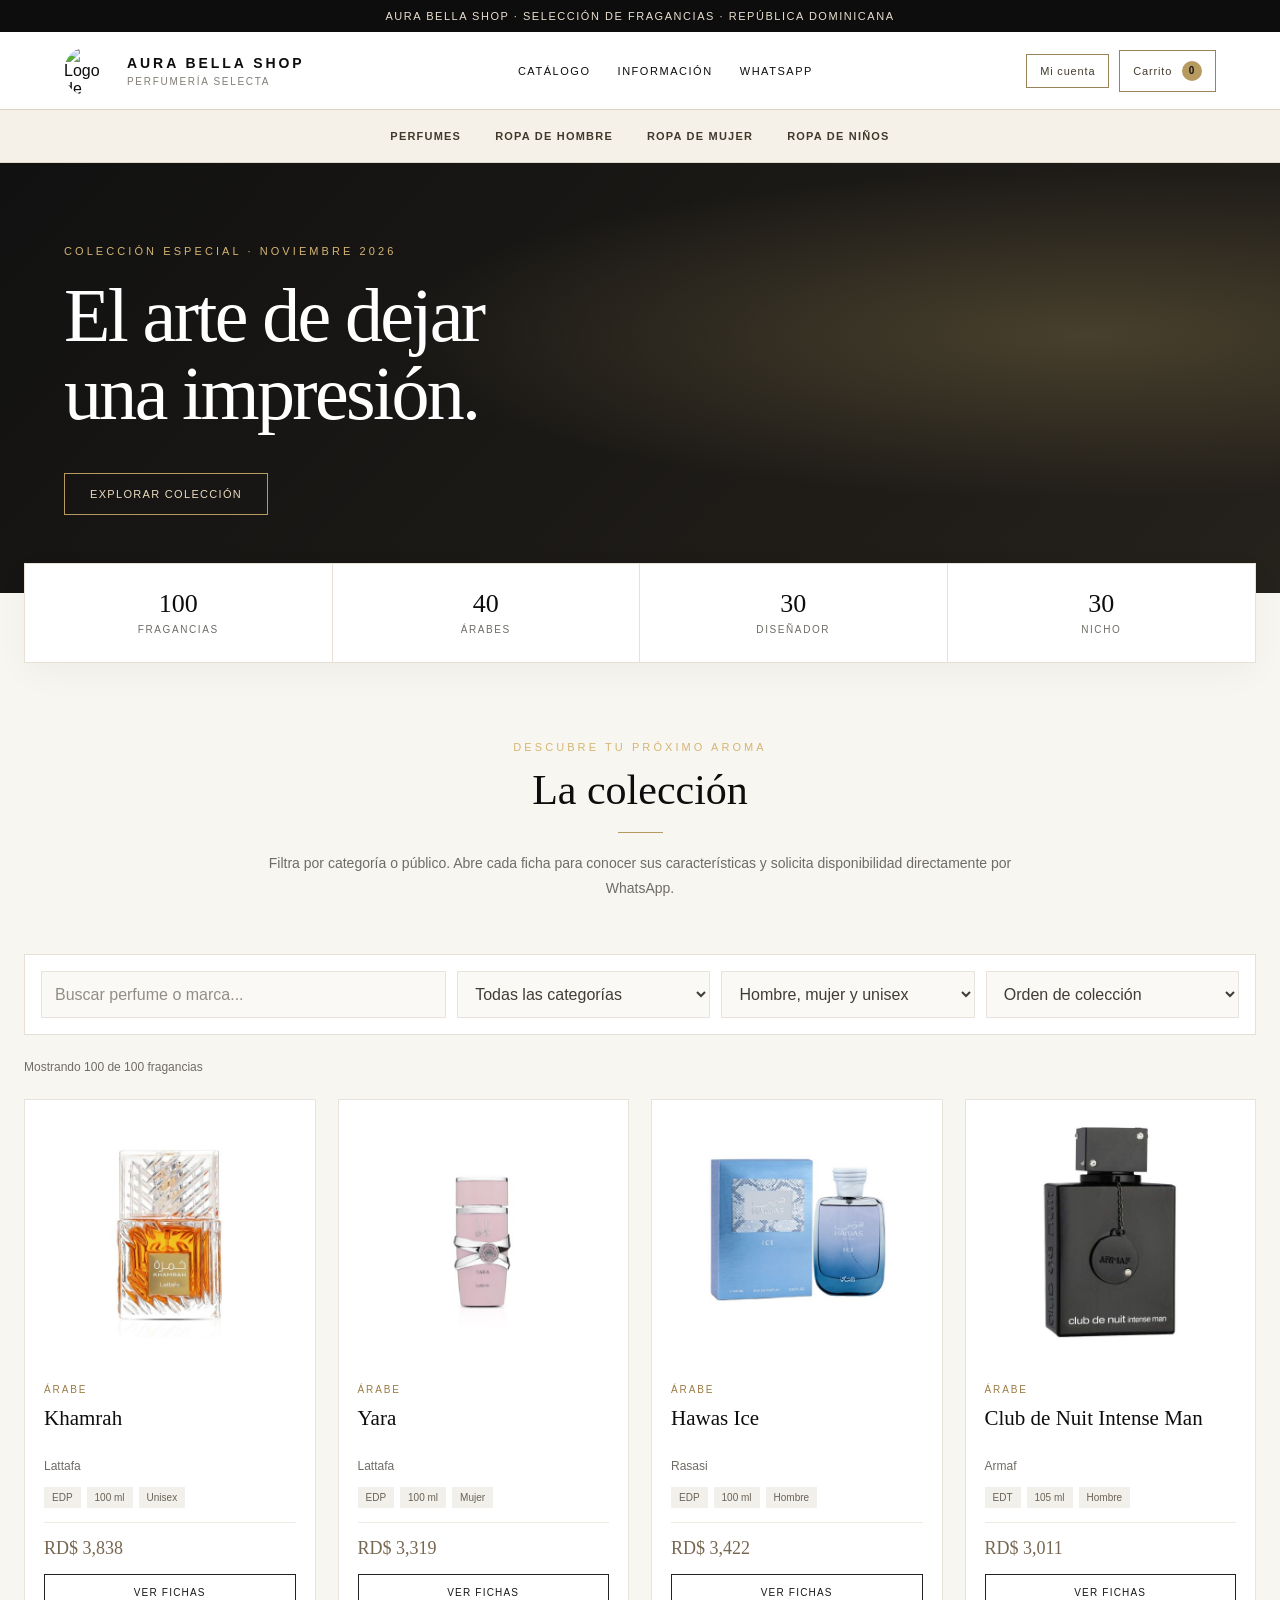
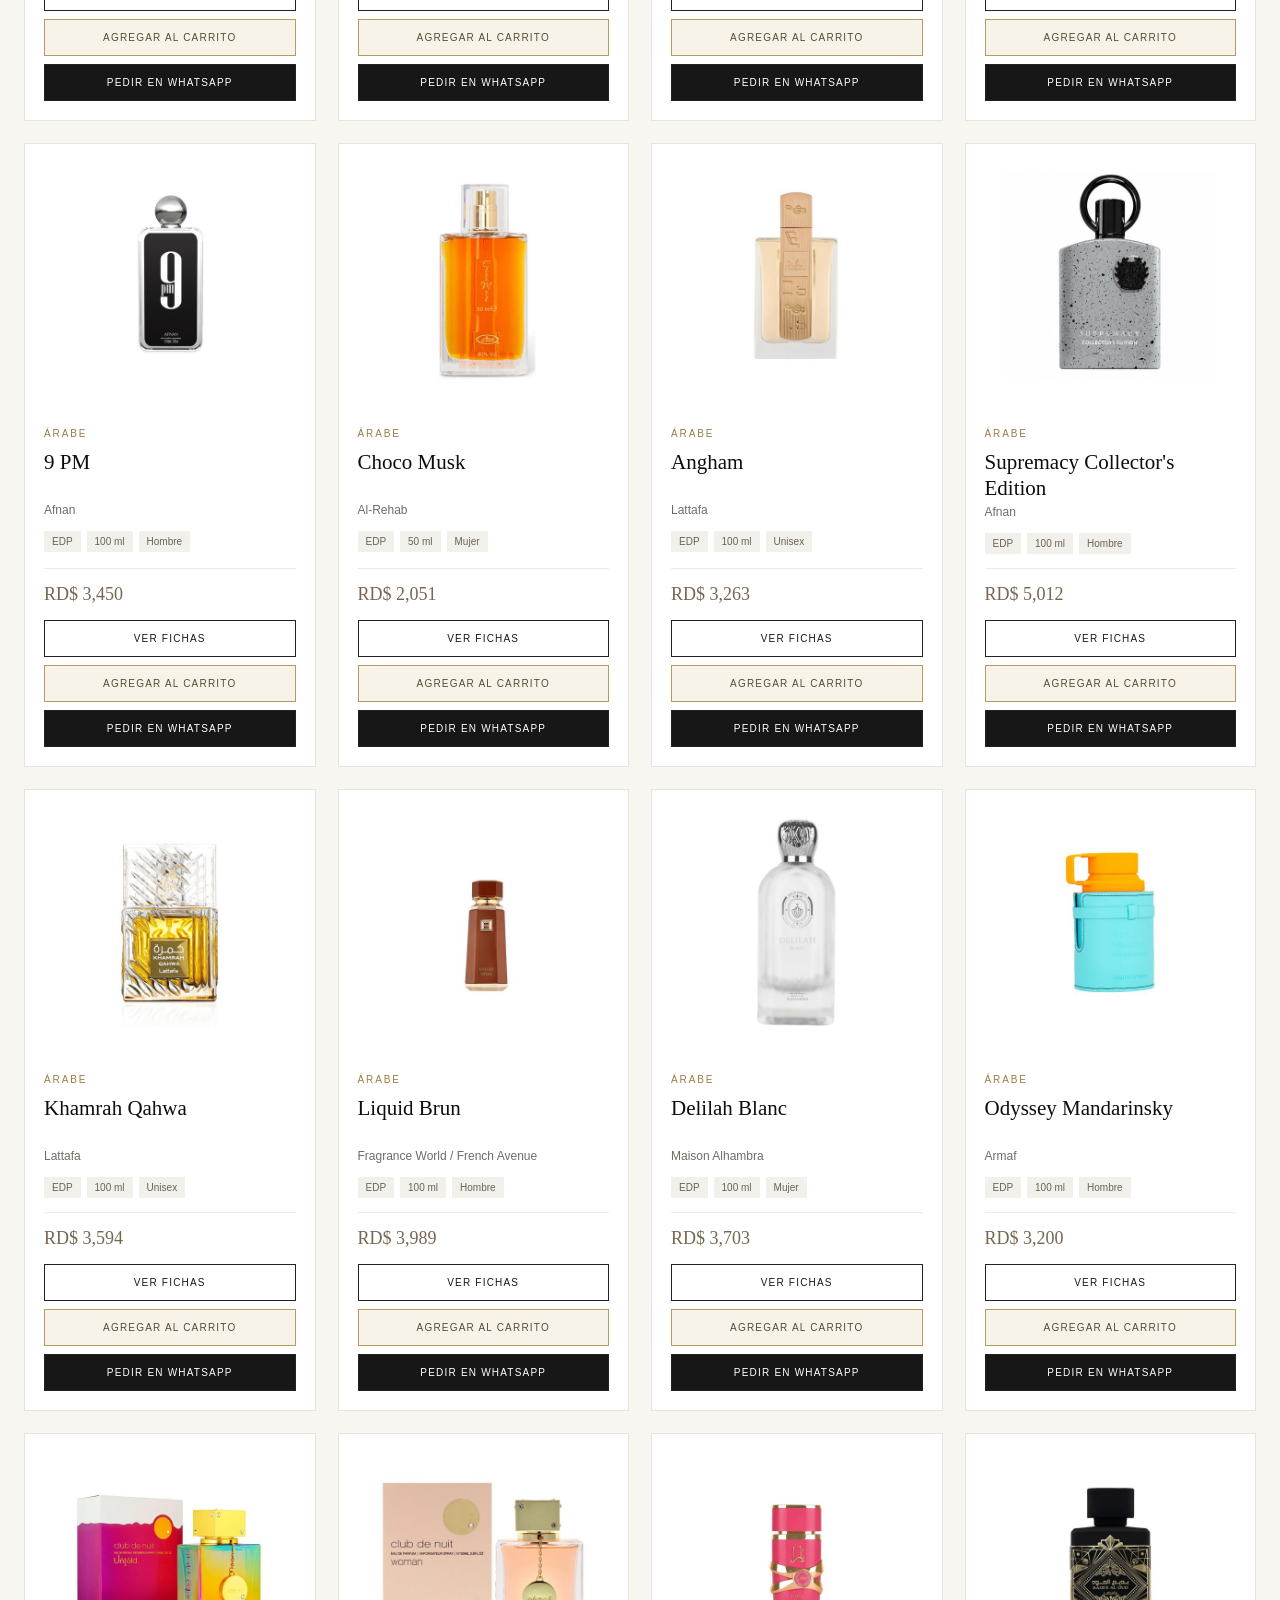
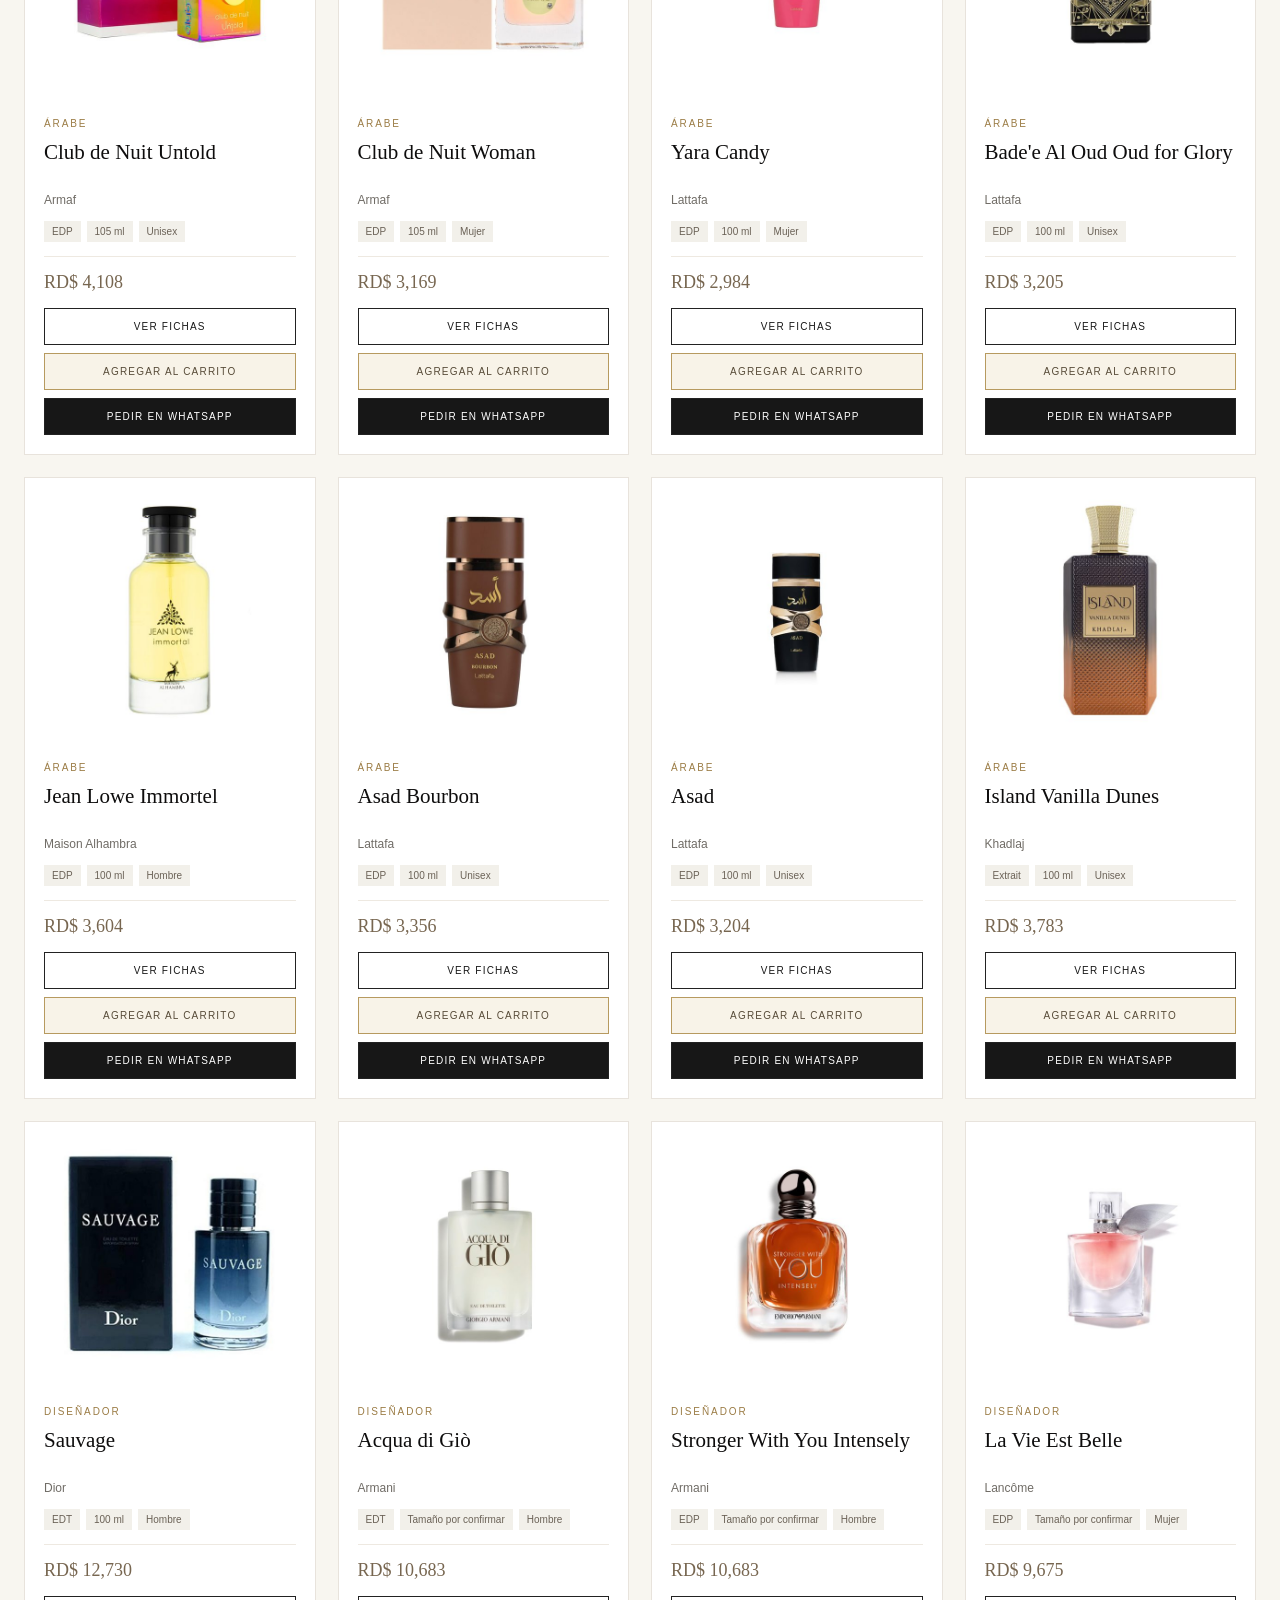
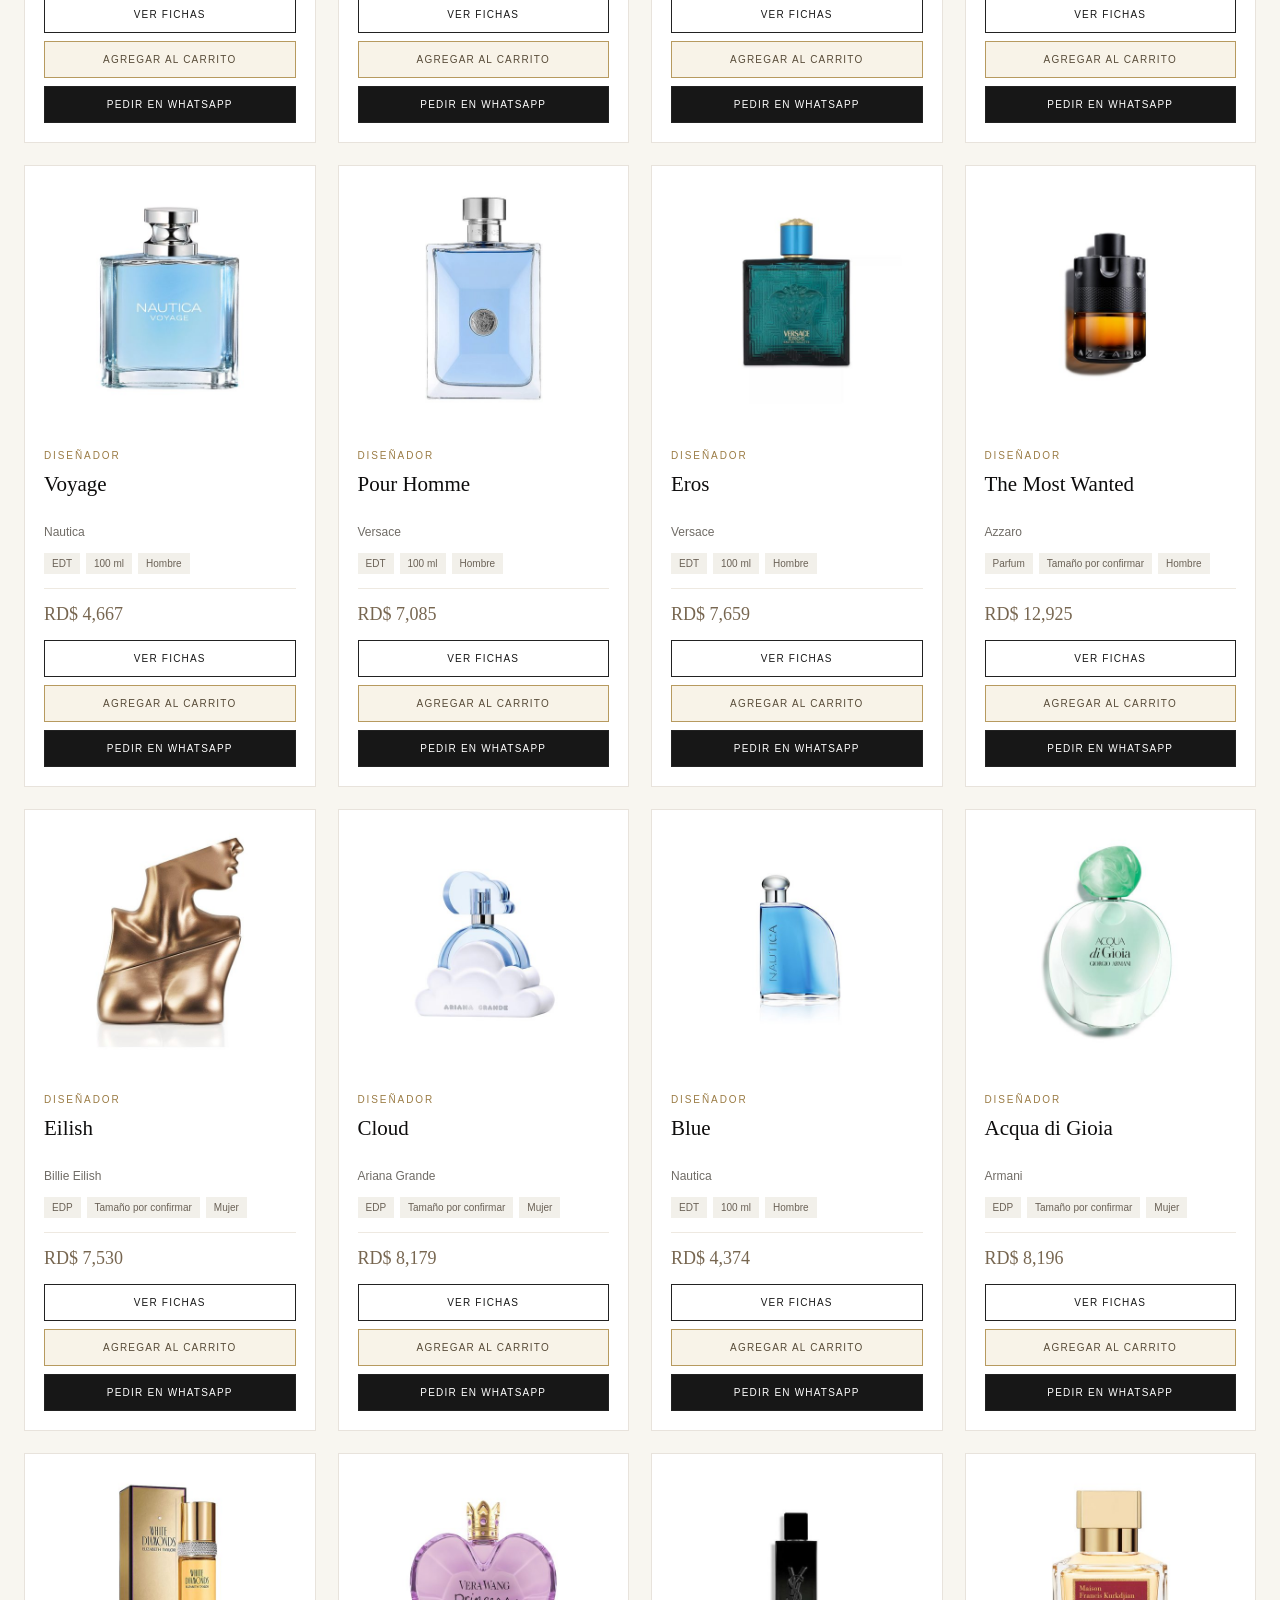
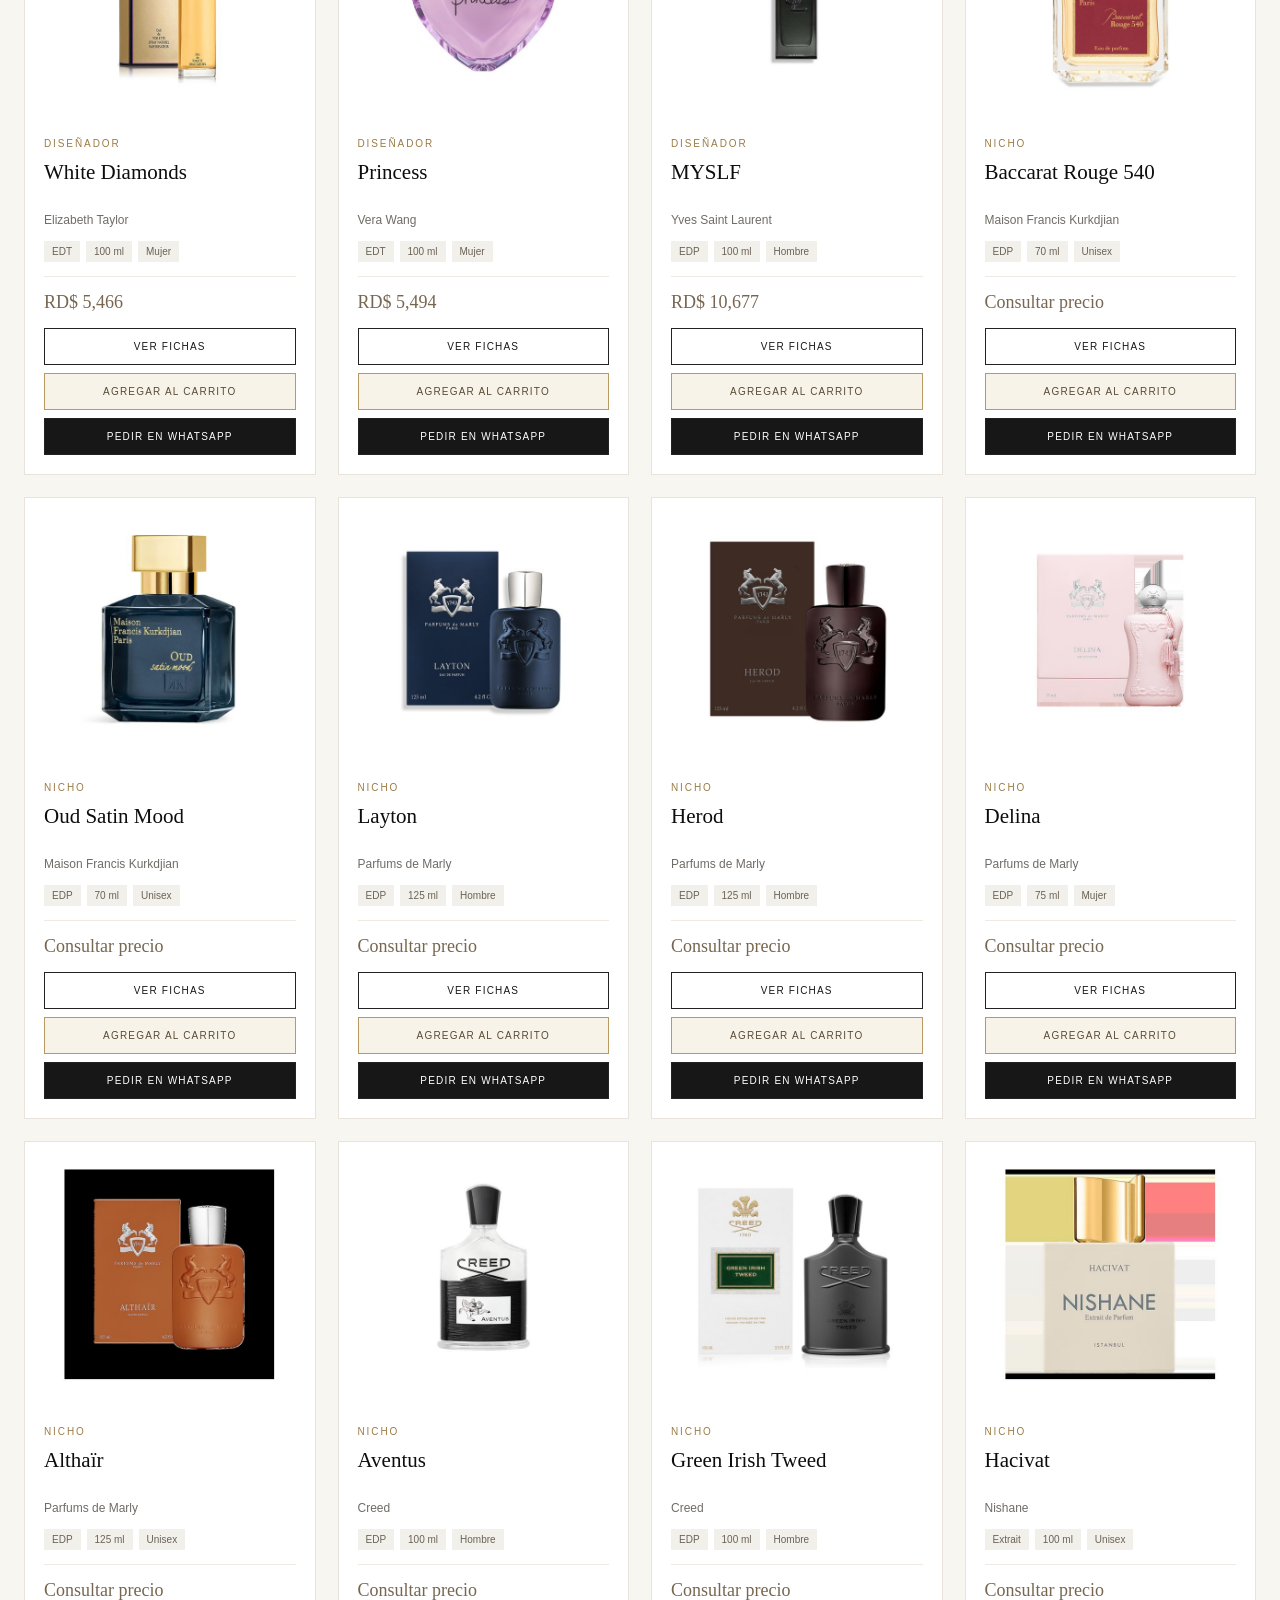
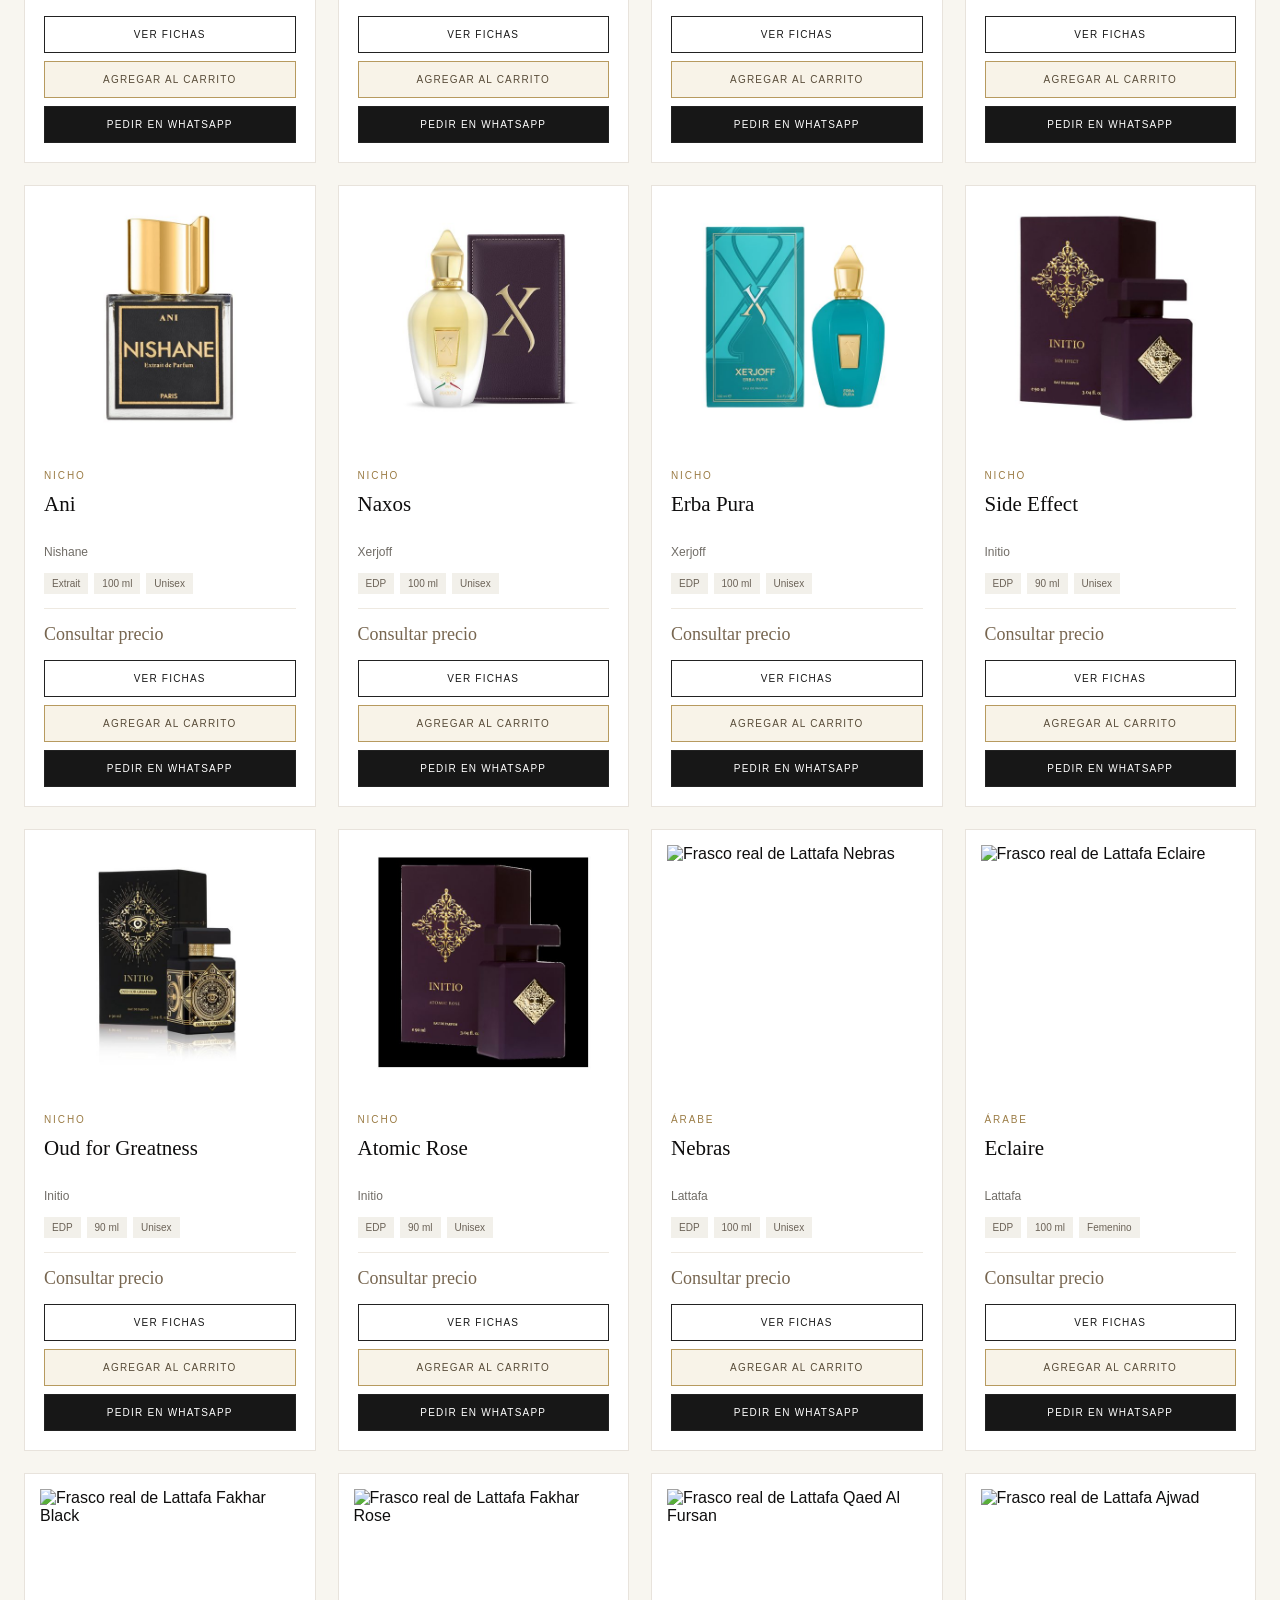
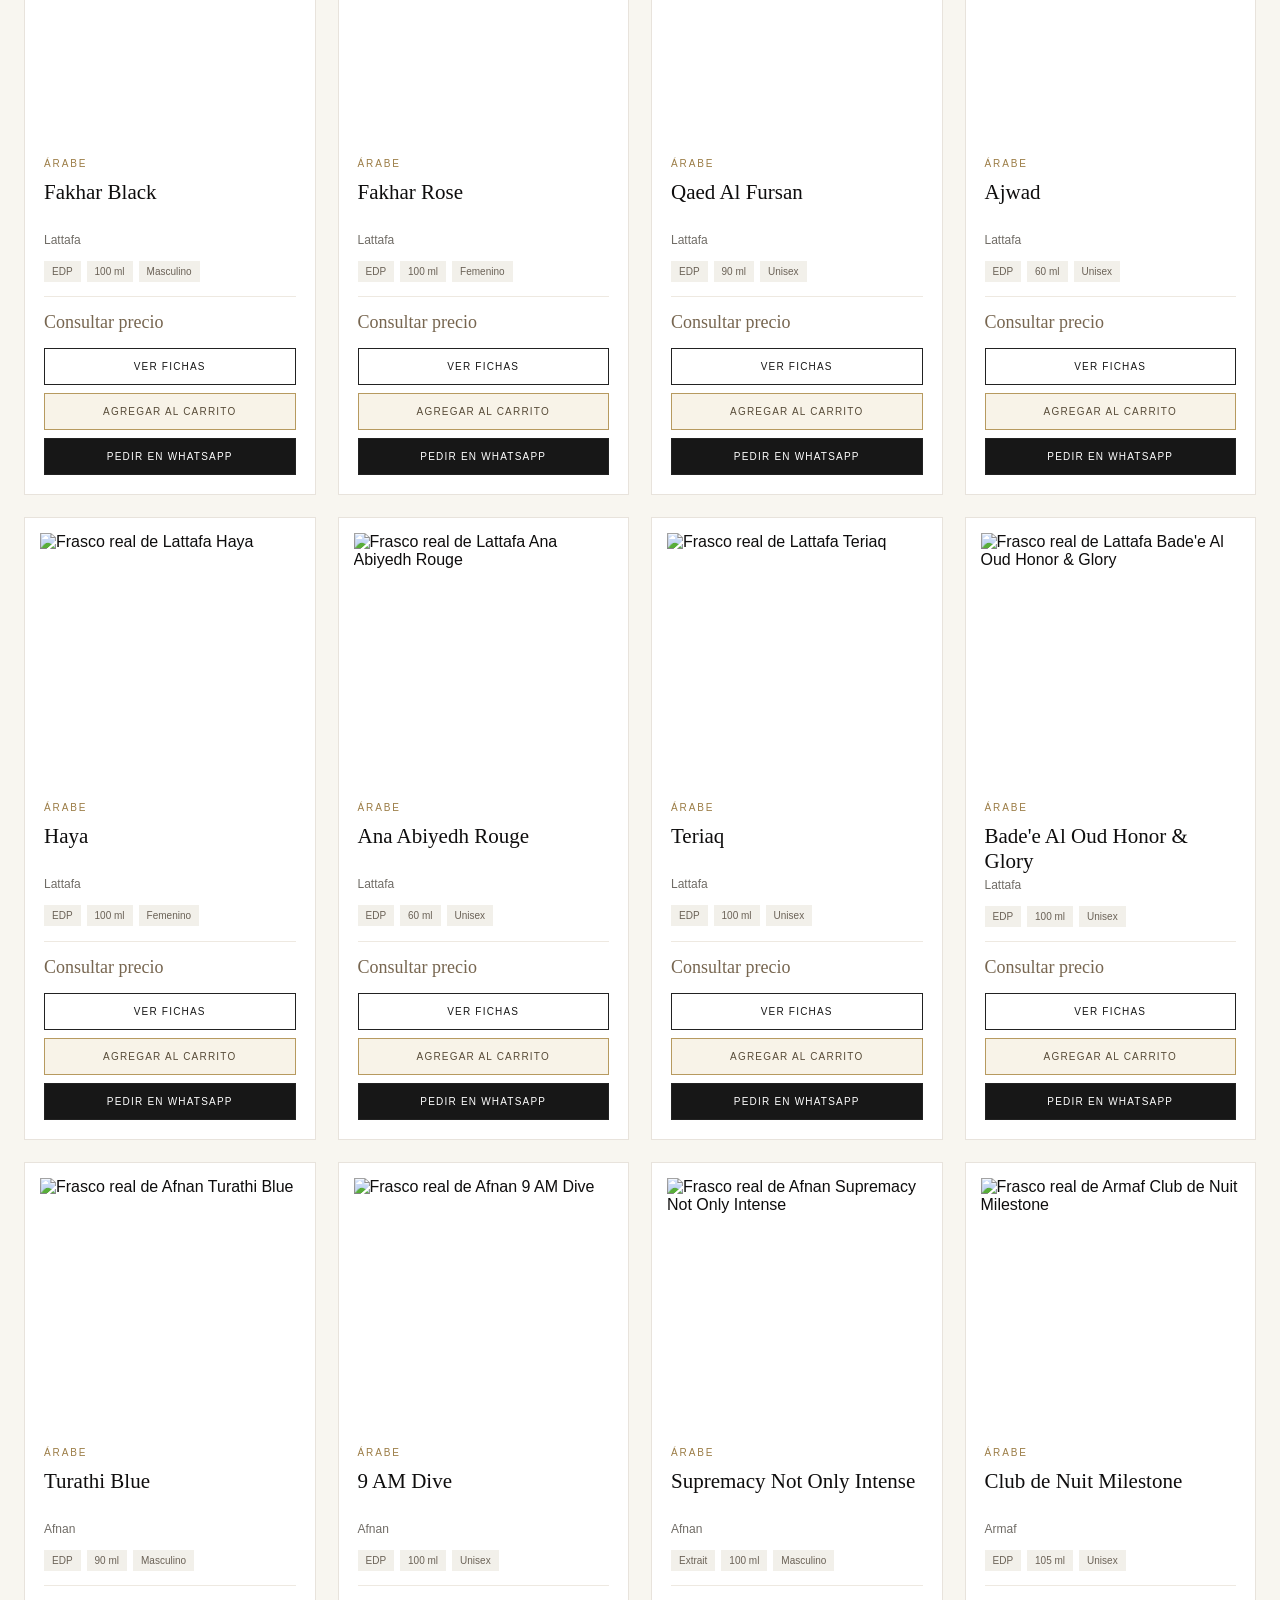
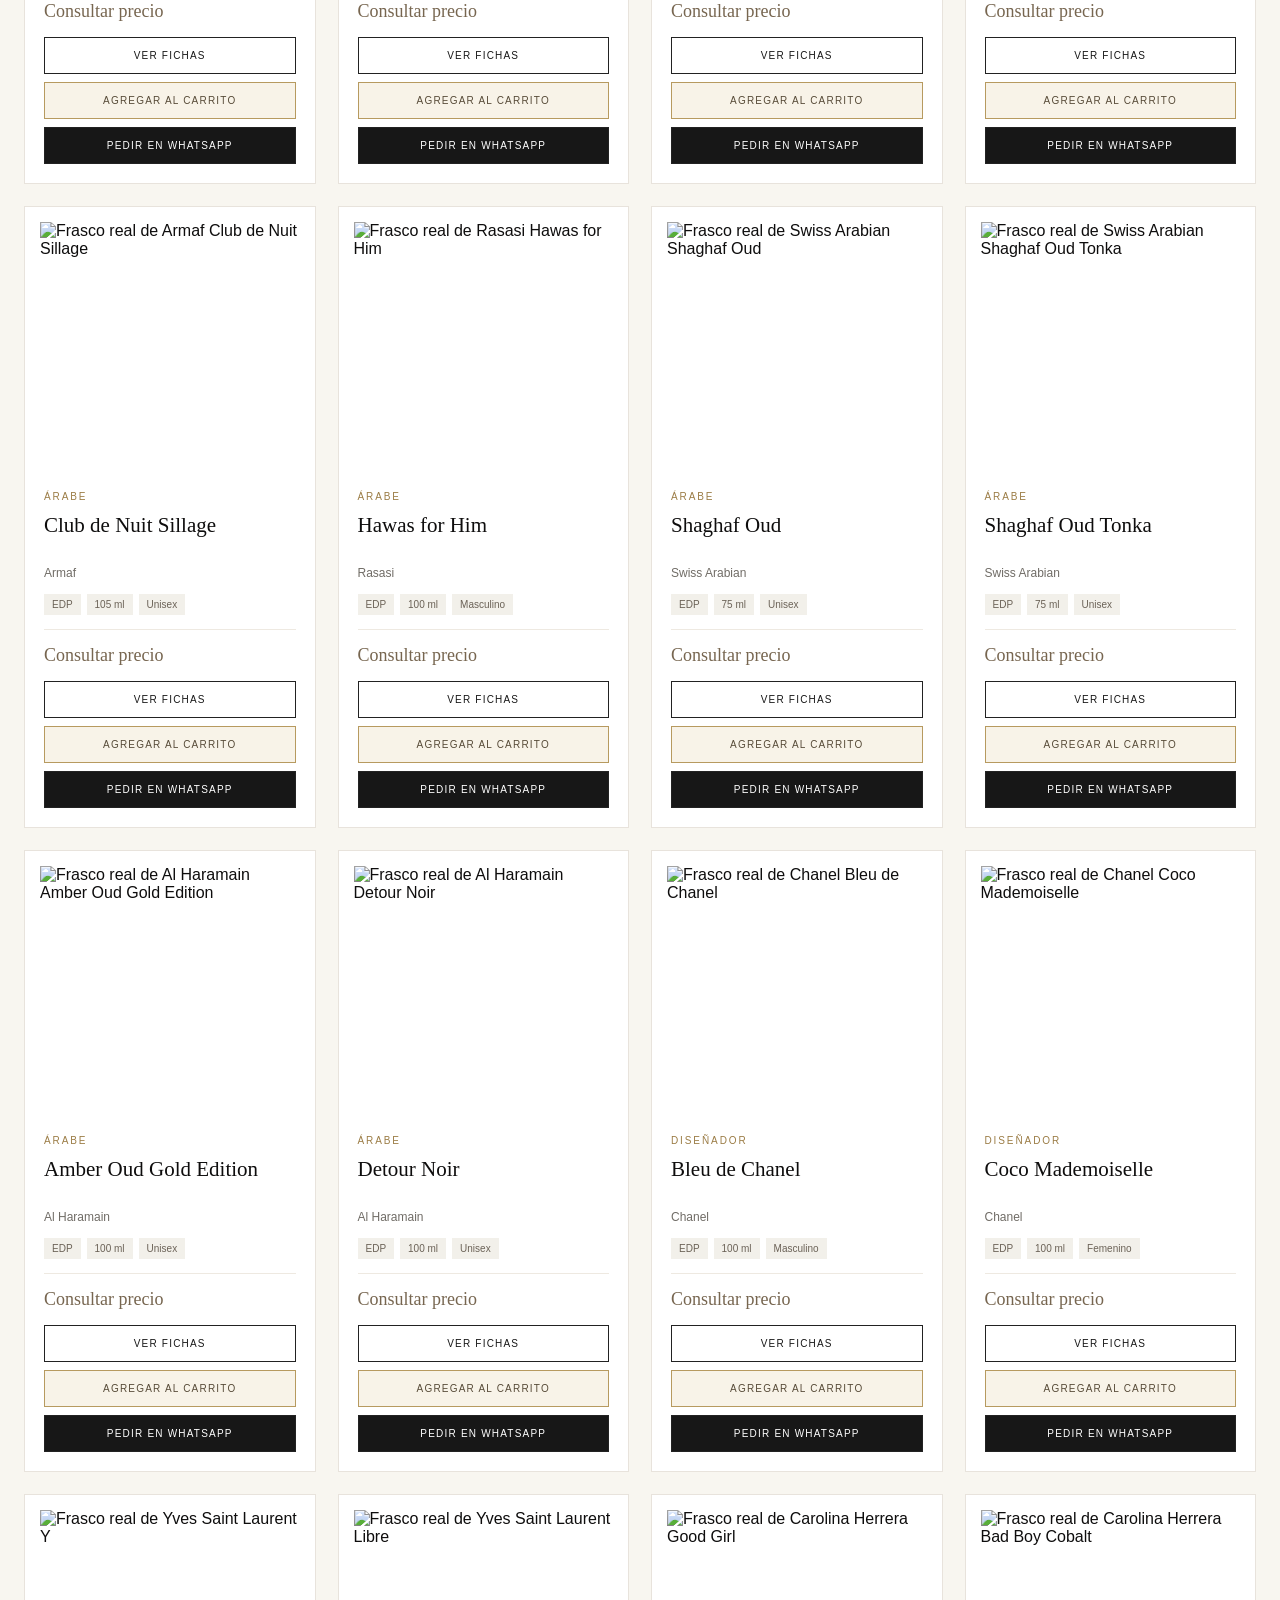
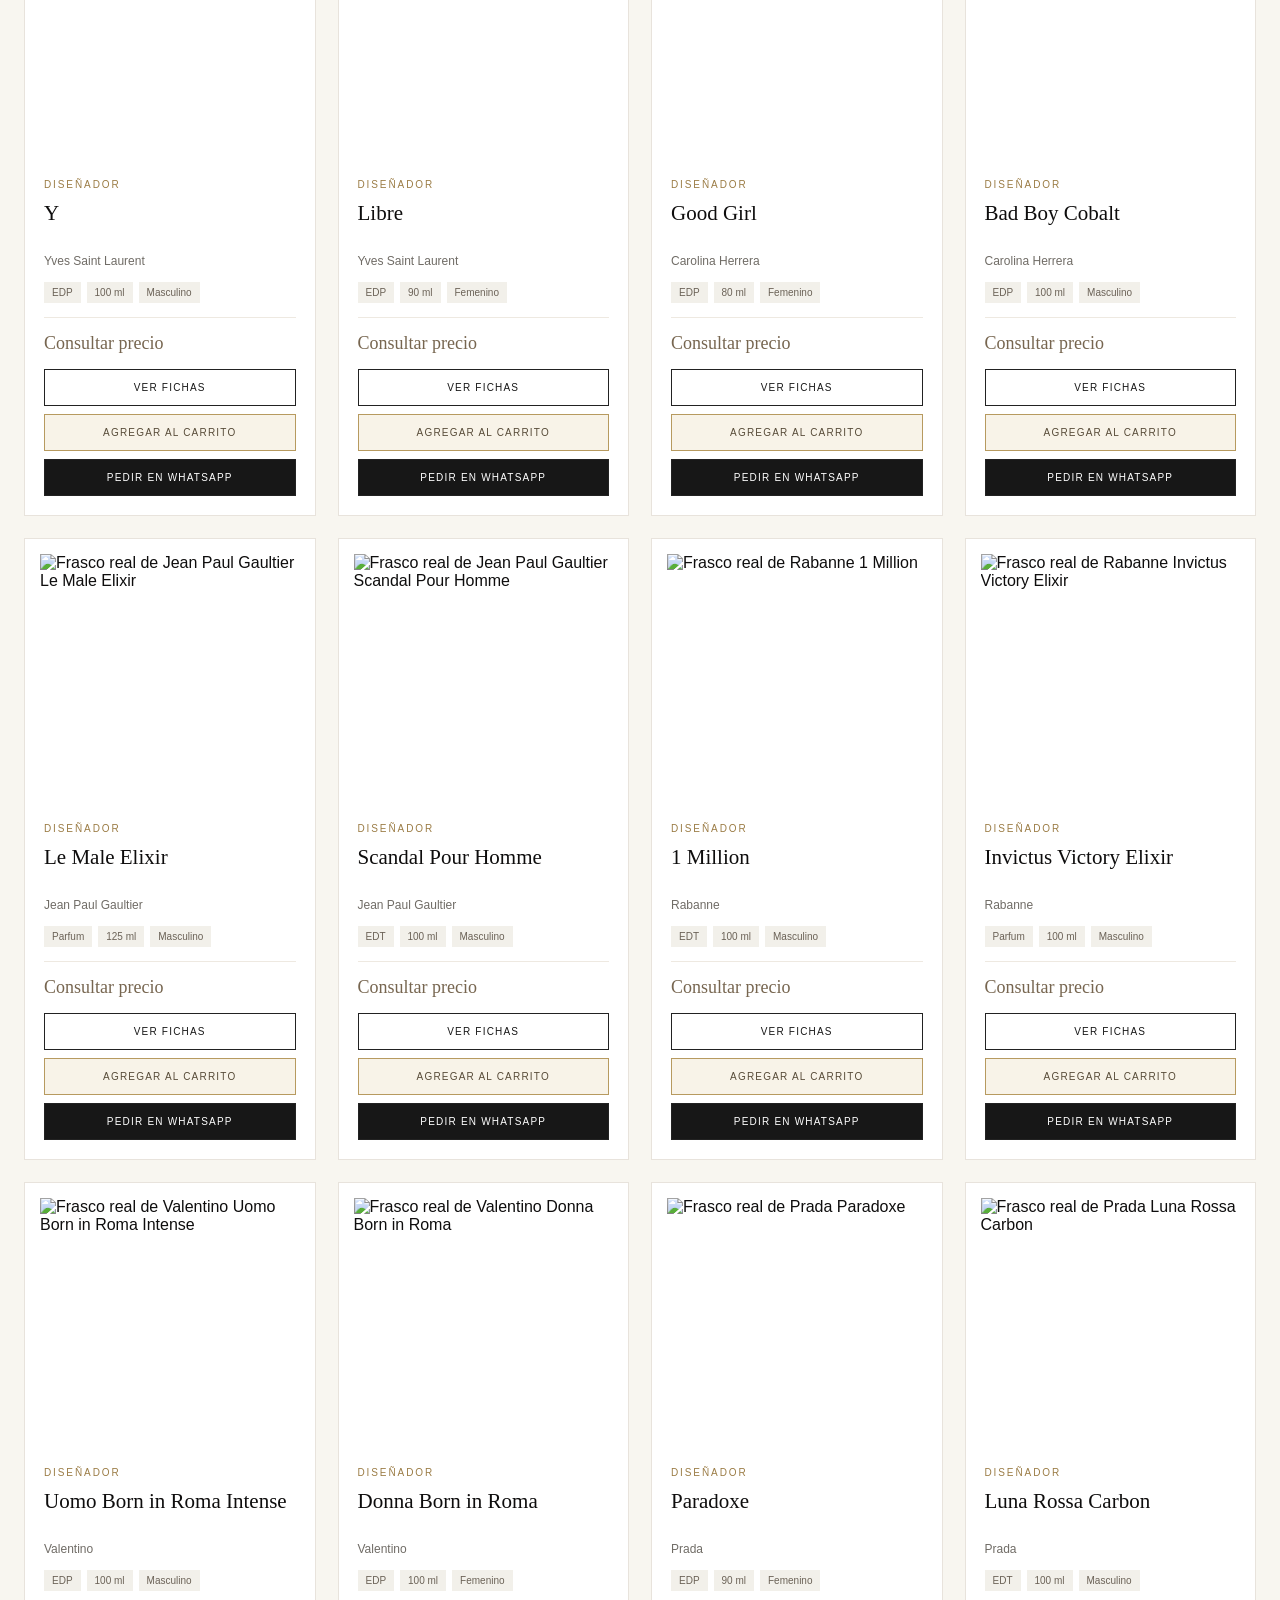
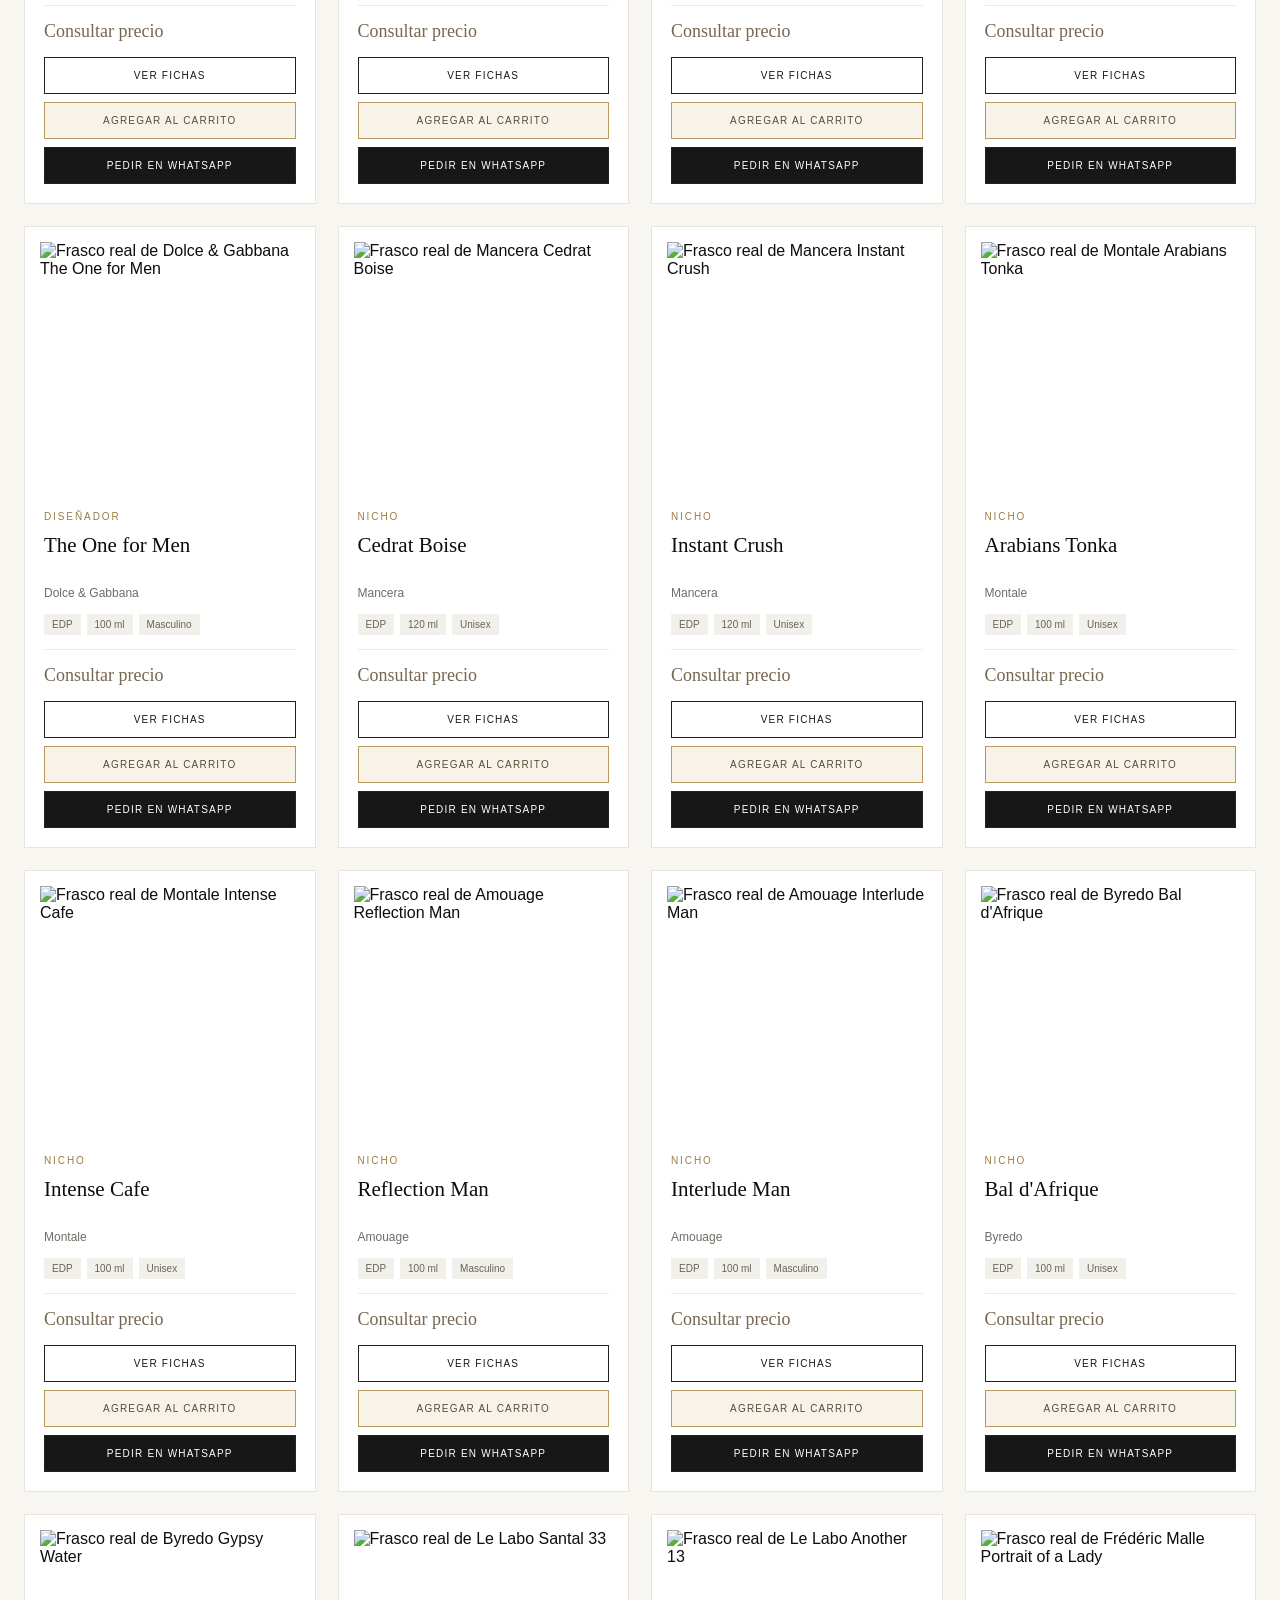
==== public/index.html @ a74ef90c "Introduce empty clothing departments for men, women and children" ====
<!doctype html>
<html lang="es"><head><meta charset="UTF-8"><meta name="viewport" content="width=device-width,initial-scale=1">
<meta name="theme-color" content="#0e0d0d"><link rel="icon" type="image/png" sizes="32x32" href="/favicon-32x32.png?v=2"><link rel="apple-touch-icon" sizes="180x180" href="/apple-touch-icon.png?v=2"><link rel="icon" type="image/png" sizes="192x192" href="/android-chrome-192x192.png?v=2"><title>Aura Bella Shop · Catálogo de perfumes 2026</title><link rel="stylesheet" href="shop.css">
<style>
:root{--black:#0e0d0d;--black2:#1d1a17;--cream:#f8f6f0;--white:#fff;--gold:#b79a5f;--muted:#6f6c67;--line:#e6e0d6;--blue:#e5e9ed;--rose:#f3e5e4;--sand:#f0e9dc}
*{box-sizing:border-box}html{scroll-behavior:smooth}body{margin:0;background:var(--cream);color:var(--black);font-family:Inter,Arial,sans-serif;-webkit-font-smoothing:antialiased}
a{text-decoration:none;color:inherit}button,input,select{font:inherit}button{cursor:pointer}button:focus-visible,a:focus-visible,input:focus-visible,select:focus-visible{outline:3px solid #bd9554;outline-offset:3px}
.top{background:var(--black);color:#e7dfcf;font-size:11px;letter-spacing:.14em;text-align:center;padding:10px 15px}.nav{height:78px;display:flex;align-items:center;justify-content:space-between;padding:0 max(5vw,22px);border-bottom:1px solid #d9d2c4;background:#fff}.monogram{height:44px;width:44px;border:1px solid var(--gold);display:grid;place-items:center;font-family:Georgia,serif;font-size:21px;color:var(--gold)}.brand{display:flex;align-items:center;gap:13px}.brand h1{font-size:14px;letter-spacing:.21em;margin:0}.brand small{display:block;color:#817d75;font-size:10px;letter-spacing:.17em;margin-top:5px}.navlinks{display:flex;gap:27px;text-transform:uppercase;font-size:11px;letter-spacing:.14em}
.hero{background:radial-gradient(ellipse at 85% 40%,#48402d 0,transparent 45%),linear-gradient(135deg,#111111,#25211b);color:white;padding:80px 5vw 76px;min-height:430px;display:flex;align-items:center}.hero-inner{max-width:1170px;width:100%;margin:auto}.eyebrow{font-size:11px;letter-spacing:.28em;color:#d6b574;text-transform:uppercase}.hero h2{font-family:Georgia,serif;font-weight:400;font-size:clamp(39px,6.3vw,76px);letter-spacing:-.035em;line-height:1.02;max-width:780px;margin:20px 0}.hero p{font-size:15px;color:#d0cbc3;max-width:630px;line-height:1.8}.hero a{display:inline-block;margin-top:20px;padding:14px 25px;border:1px solid var(--gold);color:#eadbbf;text-transform:uppercase;letter-spacing:.12em;font-size:11px}
.wrap{max-width:1280px;margin:auto;padding:0 24px}.metrics{display:grid;grid-template-columns:repeat(4,1fr);gap:0;background:#fff;border:1px solid var(--line);margin-top:-30px;position:relative;box-shadow:0 10px 35px #0000000a}.metric{padding:25px 18px;text-align:center;border-right:1px solid var(--line)}.metric:last-child{border-right:0}.metric b{display:block;font-family:Georgia,serif;font-size:26px;font-weight:400}.metric span{font-size:10px;letter-spacing:.16em;text-transform:uppercase;color:var(--muted)}
.section-intro{text-align:center;padding:78px 0 28px}.section-intro h2{font:normal 42px Georgia,serif;margin:13px 0}.section-intro p{max-width:770px;line-height:1.8;color:var(--muted);margin:0 auto;font-size:14px}.dash{width:45px;height:1px;background:var(--gold);margin:18px auto}
.toolbar{background:white;border:1px solid var(--line);padding:16px;display:grid;grid-template-columns:1.6fr 1fr 1fr 1fr;gap:11px;margin:25px 0}.toolbar input,.toolbar select{background:#faf9f6;border:1px solid #e8e4dd;border-radius:0;padding:13px;color:#403c35;min-width:0}.toolbar input::placeholder{color:#928d85}.count{font-size:12px;color:var(--muted);margin:12px 0 25px}
.grid{display:grid;grid-template-columns:repeat(4,minmax(0,1fr));gap:22px;padding-bottom:70px}.product{background:#fff;border:1px solid #e8e3dc;min-width:0;display:flex;flex-direction:column;transition:transform .18s ease,box-shadow .18s}.product:hover{transform:translateY(-4px);box-shadow:0 15px 30px #00000010}.photo{height:265px;position:relative;display:flex;align-items:center;justify-content:center;background:white;overflow:hidden;padding:15px}.photo img{width:100%;height:100%;object-fit:contain}.photo-empty{background:linear-gradient(135deg,#f1eee9,#faf9f6);height:100%;width:100%;display:grid;place-items:center;color:#958b7c;text-align:center;padding:15px;font-size:12px}.category{font-size:10px;color:#9b7c45;letter-spacing:.19em;text-transform:uppercase}.product-body{padding:19px;display:flex;flex-direction:column;flex:1}.product h3{font:normal 21px/1.2 Georgia,serif;margin:11px 0 4px;min-height:49px}.maker{font-size:12px;color:#706c66;margin-bottom:14px}.tags{display:flex;gap:6px;flex-wrap:wrap;margin-bottom:14px}.tags span{font-size:10px;padding:5px 8px;background:#f2f0ea;color:#6b6257}.price{font-size:14px;color:#776650;border-top:1px solid #eee9e1;padding-top:15px;margin-top:auto}.price strong{font-size:18px;font-family:Georgia,serif;font-weight:normal}.buttons{display:grid;grid-template-columns:1fr;gap:8px;margin-top:15px}.buttons button,.buttons a{display:block;text-align:center;border:1px solid #222;background:white;color:#171717;padding:12px 7px;text-transform:uppercase;font-size:10px;letter-spacing:.12em}.buttons a{background:#171717;color:#fff}.buttons button:hover{background:#f3f0e9}.buttons a:hover{background:#594a31}
.summary{background:#161511;color:white;padding:56px 5vw}.summary-inner{max-width:1150px;margin:auto;display:grid;grid-template-columns:2fr 1fr;gap:40px}.summary h2{font:normal 32px Georgia,serif}.summary p{font-size:13px;color:#d4cec2;line-height:1.85}.summary a{color:#e9c98d;text-decoration:underline}.footer{text-align:center;padding:25px;color:#918a7d;font-size:11px;letter-spacing:.08em}
.modal-overlay{position:fixed;inset:0;background:#000a;z-index:20;display:none;align-items:center;justify-content:center;padding:20px}.modal-overlay.open{display:flex}.modal{width:min(930px,100%);max-height:92vh;overflow:auto;background:white;position:relative;box-shadow:0 25px 80px #0007;animation:pop .2s ease}.modal-main{display:grid;grid-template-columns:40% 60%}.modal-pic{background:#f8f7f4;display:grid;place-items:center;min-height:420px;padding:22px}.modal-pic img{width:100%;max-height:410px;object-fit:contain}.modal-info{padding:42px 45px}.modal h2{font:normal 35px Georgia,serif;margin:10px 0 6px}.modal p{font-size:13px;color:#706a61;line-height:1.65}.modal-close{position:absolute;top:16px;right:18px;font-size:24px;border:0;background:white;z-index:3}.notes{display:grid;gap:13px;margin-top:23px}.note{border-left:2px solid var(--gold);padding:2px 0 2px 14px}.note b{display:block;font-size:10px;letter-spacing:.14em;text-transform:uppercase;color:#9a7d4b}.note p{margin:6px 0 0}.modal-actions{margin-top:23px;display:flex;gap:10px;flex-wrap:wrap}.modal-actions a{padding:13px 17px;border:1px solid #222;background:#171717;color:#fff;font-size:11px;text-transform:uppercase;letter-spacing:.1em}.modal-actions a:last-child{background:white;color:#222}.secondary{font-size:11px!important;color:#8b8275!important}
@keyframes pop{from{transform:translateY(12px);opacity:.8}to{transform:none;opacity:1}}@media(max-width:1050px){.grid{grid-template-columns:repeat(3,minmax(0,1fr))}}@media(max-width:730px){.navlinks{display:none}.hero{padding:60px 22px;min-height:400px}.hero h2{font-size:46px}.metrics{grid-template-columns:repeat(2,1fr)}.metric:nth-child(2){border-right:0}.metric:nth-child(-n+2){border-bottom:1px solid var(--line)}.toolbar{grid-template-columns:repeat(2,1fr)}.grid{grid-template-columns:repeat(2,minmax(0,1fr));gap:12px}.wrap{padding:0 13px}.photo{height:210px}.product-body{padding:13px}.product h3{font-size:18px;min-height:45px}.section-intro h2{font-size:35px}.modal-main{grid-template-columns:1fr}.modal-pic{min-height:240px;max-height:290px}.modal-pic img{max-height:250px}.modal-info{padding:27px}.summary-inner{grid-template-columns:1fr}}@media(max-width:420px){.grid{grid-template-columns:1fr 1fr;gap:9px}.photo{height:175px}.toolbar{grid-template-columns:1fr}.product-body{padding:11px}.product h3{font-size:16px;min-height:38px}.buttons button,.buttons a{font-size:9px;padding:10px 4px}.maker{font-size:11px}}
.brand-logo{width:50px;height:50px;object-fit:cover;border-radius:50%;display:block;flex-shrink:0}@media(max-width:730px){.brand-logo{width:38px;height:38px}}

/* Departamentos: perfumes activos y tres colecciones de ropa sin artículos */
.department-nav{background:#f5f1e8;border-bottom:1px solid #e0d8c8}
.department-nav-inner{max-width:1280px;margin:auto;display:flex;gap:4px;padding:9px 20px;align-items:center;justify-content:center}
.department-nav a{font-size:11px;letter-spacing:.11em;text-transform:uppercase;color:#42392d;font-weight:600;padding:11px 15px;text-align:center;white-space:nowrap;transition:background .2s,color .2s}
.department-nav a:hover,.department-nav a:focus-visible{background:#1d1a17;color:#e9cd92}
.apparel-area{max-width:1280px;margin:0 auto;padding:76px 24px 88px}
.apparel-heading{text-align:center;max-width:720px;margin:0 auto 36px}
.apparel-heading h2{font:normal 43px Georgia,serif;color:#201d18;margin:10px 0 14px}
.apparel-heading p{color:#746d60;line-height:1.8;font-size:14px;margin:0}
.apparel-grid{display:grid;grid-template-columns:repeat(3,minmax(0,1fr));gap:20px}
.apparel-card{position:relative;min-height:320px;padding:36px 30px;background:linear-gradient(148deg,#201d19,#0d0d0d);color:#f6f0e6;border:1px solid #b99a5f;display:flex;flex-direction:column;scroll-margin-top:20px}
.apparel-index{font-size:10px;letter-spacing:.2em;font-weight:600;color:#d2b579}
.apparel-card h3{font:normal 33px Georgia,serif;margin:38px 0 15px;line-height:1.15;color:#f5eedf}
.apparel-divider{height:1px;width:54px;background:#b99a5f;margin:0 0 18px}
.apparel-card p{font-size:13px;color:#d2c9ba;line-height:1.7;margin:0 0 26px}
.apparel-status{margin-top:auto;display:inline-block;align-self:flex-start;border:1px solid #b99a5f;padding:9px 14px;color:#e5cd9c;letter-spacing:.13em;font-size:10px;text-transform:uppercase}
@media(max-width:730px){
 .department-nav-inner{justify-content:flex-start;overflow-x:auto;scrollbar-width:thin;padding:7px 12px}
 .department-nav a{font-size:10px;padding:12px 11px}
 .apparel-area{padding:56px 14px 68px}
 .apparel-heading h2{font-size:35px}
 .apparel-grid{grid-template-columns:1fr;gap:14px}
 .apparel-card{min-height:245px;padding:28px 25px}
 .apparel-card h3{margin:24px 0 13px;font-size:30px}
}

</style></head><body>
<div class="top">AURA BELLA SHOP · SELECCIÓN DE FRAGANCIAS · REPÚBLICA DOMINICANA</div>
<nav class="nav"><div class="brand"><img class="brand-logo" src="/logo-aura-bella.jpg?v=2" alt="Logo de Aura Bella Shop" width="50" height="50"><div><h1>AURA BELLA SHOP</h1><small>PERFUMERÍA SELECTA</small></div></div><div class="navlinks"><a href="#catalogo">Catálogo</a><a href="#informacion">Información</a><a href="https://wa.me/18098992529?text=Hola%21%20Me%20gustar%C3%ADa%20recibir%20informaci%C3%B3n%20sobre%20los%20perfumes%20de%20Aura%20Bella%20Shop." target="_blank" rel="noopener">WhatsApp</a></div><div class="account-cart-nav"><button type="button" id="accountToggle" aria-label="Ingresar o crear cuenta">Mi cuenta</button><button type="button" id="cartToggle" aria-label="Ver mi carrito">Carrito <span id="cartCount" class="shop-count" aria-live="polite">0</span></button></div></nav>
<nav class="department-nav" aria-label="Secciones de la tienda">
  <div class="department-nav-inner">
    <a href="#catalogo">Perfumes</a>
    <a href="#ropa-hombre">Ropa de hombre</a>
    <a href="#ropa-mujer">Ropa de mujer</a>
    <a href="#ropa-ninos">Ropa de niños</a>
  </div>
</nav>
<header class="hero"><div class="hero-inner"><div class="eyebrow">Colección especial · Noviembre 2026</div><h2>El arte de dejar<br>una impresión.</h2><a href="#catalogo">Explorar colección</a></div></header>
<main class="wrap" id="catalogo"><div class="metrics"><div class="metric"><b id="metric-total">100</b><span>Fragancias</span></div><div class="metric"><b id="metric-arabes">40</b><span>Árabes</span></div><div class="metric"><b id="metric-disenador">30</b><span>Diseñador</span></div><div class="metric"><b id="metric-nicho">30</b><span>Nicho</span></div></div>
<section class="section-intro"><div class="eyebrow">Descubre tu próximo aroma</div><h2>La colección</h2><div class="dash"></div><p>Filtra por categoría o público. Abre cada ficha para conocer sus características y solicita disponibilidad directamente por WhatsApp.</p></section>
<div class="toolbar"><input id="q" aria-label="Buscar perfume" placeholder="Buscar perfume o marca..."><select id="cat" aria-label="Categoría"><option value="">Todas las categorías</option><option>Árabe</option><option>Diseñador</option><option>Nicho</option></select><select id="aud" aria-label="Público"><option value="">Hombre, mujer y unisex</option><option>Hombre</option><option>Mujer</option><option>Unisex</option></select><select id="order" aria-label="Orden"><option value="collection">Orden de colección</option><option value="name">Nombre A–Z</option></select></div><div class="count" id="count" aria-live="polite"></div><div class="grid" id="cards"></div>
</main>
<section class="apparel-area" aria-labelledby="apparel-title">
  <div class="apparel-heading">
    <div class="eyebrow">Aura Bella Shop · Próximas colecciones</div>
    <h2 id="apparel-title">Moda para cada estilo</h2>
    <p>Estamos preparando nuestras colecciones de ropa. Las secciones permanecerán sin artículos ni precios hasta definir el sistema de precios de cada categoría.</p>
  </div>
  <div class="apparel-grid">
    <section class="apparel-card" id="ropa-hombre" aria-labelledby="apparel-men-title">
      <span class="apparel-index">01 · NUEVA SECCIÓN</span>
      <h3 id="apparel-men-title">Ropa de hombre</h3>
      <div class="apparel-divider" aria-hidden="true"></div>
      <p>Catálogo en preparación. Todavía no hay productos ni precios publicados.</p>
      <span class="apparel-status">Próximamente</span>
    </section>
    <section class="apparel-card" id="ropa-mujer" aria-labelledby="apparel-women-title">
      <span class="apparel-index">02 · NUEVA SECCIÓN</span>
      <h3 id="apparel-women-title">Ropa de mujer</h3>
      <div class="apparel-divider" aria-hidden="true"></div>
      <p>Catálogo en preparación. Todavía no hay productos ni precios publicados.</p>
      <span class="apparel-status">Próximamente</span>
    </section>
    <section class="apparel-card" id="ropa-ninos" aria-labelledby="apparel-kids-title">
      <span class="apparel-index">03 · NUEVA SECCIÓN</span>
      <h3 id="apparel-kids-title">Ropa de niños</h3>
      <div class="apparel-divider" aria-hidden="true"></div>
      <p>Catálogo en preparación. Todavía no hay productos ni precios publicados.</p>
      <span class="apparel-status">Próximamente</span>
    </section>
  </div>
</section>
<section class="summary" id="informacion"><div class="summary-inner"><div><div class="eyebrow">Servicio personalizado</div><h2>Tu próximo perfume, a un mensaje.</h2><p>Aura Bella Shop atiende pedidos por encargo en República Dominicana. Los precios publicados corresponden a la lista de venta aprobada por la tienda. Consulta por WhatsApp la disponibilidad y el precio de las referencias pendientes antes de formalizar el pedido.</p></div><div><p><b>Información para tu compra</b></p><p>Explora las fichas de cada fragancia y consulta por WhatsApp su disponibilidad antes de realizar el pedido. Los datos pendientes de verificar se indican en cada producto.</p></div></div></section><div class="footer">© 2026 AURA BELLA SHOP · ELEGANCIA EN CADA DETALLE</div>
<div class="modal-overlay" id="overlay" role="presentation"><section class="modal" role="dialog" aria-modal="true" aria-labelledby="modalTitle"><button class="modal-close" id="close" aria-label="Cerrar ficha">×</button><div id="modalContent"></div></section></div>

<script>
const perfumes=[{"id":1,"category":"Árabe","name":"Khamrah","brand":"Lattafa","audience":"Unisex","concentration":"EDP","size":100,"photo":"images/1.jpg","photo_status":"Fotografía integrada","notes":[["Bergamota","Canela","Nuez moscada"],["Dátiles","Lirio de los valles","Praliné","Nardo"],["Haba tonka tostada","Benjuí","Mirra","Akigalawood","Vainilla","Maderas ambarinas"]],"accords":"vainilla, especias cálidas, ámbar y canela","price":3838,"notes_source":"Lattafa (marca)"},{"id":2,"category":"Árabe","name":"Yara","brand":"Lattafa","audience":"Mujer","concentration":"EDP","size":100,"photo":"images/2.jpg","photo_status":"Fotografía integrada","notes":[["Mandarina","Heliotropo","Orquídea"],["Notas tropicales","Acorde gourmand"],["Vainilla","Sándalo","Almizcle"]],"accords":"vainilla, frutas y flores de carácter gourmand","price":3319,"notes_source":"Lattafa (marca)"},{"id":3,"category":"Árabe","name":"Hawas Ice","brand":"Rasasi","audience":"Hombre","concentration":"EDP","size":100,"photo":"images/3.jpg","photo_status":"Fotografía integrada","notes":[["Manzana helada","Bergamota","Limón","Anís estrellado"],["Flor de azahar","Acorde marino helado","Ciruela","Cardamomo"],["Musgo","Madera flotante","Ámbar","Almizcle"]],"accords":"","price":3422,"notes_source":"Rasasi (marca)"},{"id":4,"category":"Árabe","name":"Club de Nuit Intense Man","brand":"Armaf","audience":"Hombre","concentration":"EDT","size":105,"photo":"images/4.jpg","photo_status":"Fotografía integrada","notes":[["Manzana","Bergamota","Grosella negra","Piña","Limón"],["Rosa","Abedul","Jazmín"],["Almizcle","Ámbar gris","Pachulí","Vainilla"]],"accords":"","price":3011,"notes_source":"Armaf (marca), EDT"},{"id":5,"category":"Árabe","name":"9 PM","brand":"Afnan","audience":"Hombre","concentration":"EDP","size":100,"photo":"images/5.jpg","photo_status":"Fotografía integrada","notes":[["Bergamota","Lavandín","Canela","Manzana"],["Lirio de los valles","Flor de azahar"],["Pachulí","Ámbar","Vainilla","Haba tonka"]],"accords":"","price":3450,"notes_source":"Afnan (marca)"},{"id":6,"category":"Árabe","name":"Choco Musk","brand":"Al-Rehab","audience":"Mujer","concentration":"EDP","size":50,"photo":"images/6.jpg","photo_status":"Fotografía integrada","notes":[["Almizcle blanco","Chocolate con leche","Vainilla"],["Canela","Rosa","Sándalo"],["Mirra","Ámbar","Especias"]],"accords":"","price":2051,"notes_source":"Fichas olfativas especializadas"},{"id":7,"category":"Árabe","name":"Angham","brand":"Lattafa","audience":"Unisex","concentration":"EDP","size":100,"photo":"images/7.jpg","photo_status":"Fotografía integrada","notes":[["Mandarina","Jengibre","Pimienta rosa"],["Praliné","Lavanda","Cacao"],["Almizcle","Ámbar","Vainilla"]],"accords":"cítricos, lavanda, ámbar, almizcle y vainilla","price":3263,"notes_source":"Lattafa (marca)"},{"id":8,"category":"Árabe","name":"Supremacy Collector's Edition","brand":"Afnan","audience":"Hombre","concentration":"EDP","size":100,"photo":"images/8.jpg","photo_status":"Fotografía integrada","notes":[["Piña","Bergamota","Manzana","Flores blancas"],["Flor de azahar","Abedul","Ámbar"],["Musgo de roble","Almizcle","Ámbar gris"]],"accords":"","price":5012,"notes_source":"Afnan (marca)"},{"id":9,"category":"Árabe","name":"Khamrah Qahwa","brand":"Lattafa","audience":"Unisex","concentration":"EDP","size":100,"photo":"images/9.jpg","photo_status":"Fotografía integrada","notes":[["Jengibre","Canela","Cardamomo"],["Praliné","Frutas confitadas","Flores blancas"],["Café arábica","Haba tonka","Almizcle","Benjuí","Vainilla"]],"accords":"vainilla, canela y especias cálidas","price":3594,"notes_source":"Lattafa (marca)"},{"id":10,"category":"Árabe","name":"Liquid Brun","brand":"Fragrance World / French Avenue","audience":"Hombre","concentration":"EDP","size":100,"photo":"images/10.jpg","photo_status":"Fotografía integrada","notes":[["Canela","Bergamota","Cardamomo","Flor de azahar"],["Vainilla bourbon","Elemí"],["Almizcle","Praliné","Ambroxán","Madera de guayaco"]],"accords":"","price":3989,"notes_source":"French Avenue (marca)"},{"id":11,"category":"Árabe","name":"Delilah Blanc","brand":"Maison Alhambra","audience":"Mujer","concentration":"EDP","size":100,"photo":"images/11.jpg","photo_status":"Fotografía integrada","notes":[["Bergamota","Melocotón blanco","Mandarina"],["Flor de azahar","Vetiver"],["Almizcle","Vainilla"]],"accords":"cítricos, ámbar, flores y almizcle","price":3703,"notes_source":"Bases de datos de perfumería"},{"id":12,"category":"Árabe","name":"Odyssey Mandarinsky","brand":"Armaf","audience":"Hombre","concentration":"EDP","size":100,"photo":"images/12.jpg","photo_status":"Fotografía integrada","notes":[["Salvia","Mandarina","Naranja","Azafrán"],["Caramelo","Haba tonka","Caléndula"],["Vetiver","Cedro","Ambroxán"]],"accords":"","price":3200,"notes_source":"Armaf (marca), Odyssey Mandarin Sky"},{"id":13,"category":"Árabe","name":"Club de Nuit Untold","brand":"Armaf","audience":"Unisex","concentration":"EDP","size":105,"photo":"images/13.jpg","photo_status":"Fotografía integrada","notes":[["Azafrán","Jazmín"],["Madera ambarina","Ámbar gris"],["Resina de abeto","Cedro"]],"accords":"","price":4108,"notes_source":"Armaf (marca)"},{"id":14,"category":"Árabe","name":"Club de Nuit Woman","brand":"Armaf","audience":"Mujer","concentration":"EDP","size":105,"photo":"images/14.jpg","photo_status":"Fotografía integrada","notes":[["Bergamota","Pomelo","Melocotón","Naranja"],["Geranio","Jazmín","Lichi","Rosa"],["Almizcle","Pachulí","Vainilla","Vetiver"]],"accords":"","price":3169,"notes_source":"Armaf (marca)"},{"id":15,"category":"Árabe","name":"Yara Candy","brand":"Lattafa","audience":"Mujer","concentration":"EDP","size":100,"photo":"images/15.jpg","photo_status":"Fotografía integrada","notes":[["Mandarina verde","Grosella negra"],["Caramelo de fresa","Gardenia"],["Sándalo","Sirope de vainilla","Almizcle","Ámbar"]],"accords":"vainilla, frutas, cítricos y flores","price":2984,"notes_source":"Lattafa (marca)"},{"id":16,"category":"Árabe","name":"Bade'e Al Oud Oud for Glory","brand":"Lattafa","audience":"Unisex","concentration":"EDP","size":100,"photo":"images/16.jpg","photo_status":"Fotografía integrada","notes":[["Azafrán","Nuez moscada","Lavanda"],["Madera de oud","Pachulí"],["Madera de oud","Pachulí","Almizcle"]],"accords":"","price":3205,"notes_source":"Lattafa (marca), Oud for Glory"},{"id":17,"category":"Árabe","name":"Jean Lowe Immortel","brand":"Maison Alhambra","audience":"Hombre","concentration":"EDP","size":100,"photo":"images/17.jpg","photo_status":"Fotografía integrada","notes":[["Jengibre","Pomelo","Bergamota"],["Romero","Notas acuáticas","Salvia","Geranio"],["Ambroxán","Ámbar","Ládano"]],"accords":"","price":3604,"notes_source":"Bases de datos de perfumería"},{"id":18,"category":"Árabe","name":"Asad Bourbon","brand":"Lattafa","audience":"Unisex","concentration":"EDP","size":100,"photo":"images/18.jpg","photo_status":"Fotografía integrada","notes":[["Pimienta rosa","Lavanda","Ciruela mirabel"],["Cacao","Davana","Nuez moscada"],["Vetiver","Vainilla bourbon","Ámbar"]],"accords":"","price":3356,"notes_source":"Lattafa (marca)"},{"id":19,"category":"Árabe","name":"Asad","brand":"Lattafa","audience":"Unisex","concentration":"EDP","size":100,"photo":"images/19.jpg","photo_status":"Fotografía integrada","notes":[["Pimienta negra","Piña","Tabaco"],["Café","Iris","Pachulí"],["Ámbar","Vainilla","Maderas secas","Benjuí","Ládano"]],"accords":"","price":3204,"notes_source":"Lattafa (marca)"},{"id":20,"category":"Árabe","name":"Island Vanilla Dunes","brand":"Khadlaj","audience":"Unisex","concentration":"Extrait","size":100,"photo":"images/20.jpg","photo_status":"Fotografía integrada","notes":[["Canela","Vainilla","Bergamota","Cardamomo"],["Flor de azahar","Madera de guayaco","Acorde bourbon"],["Praliné","Ámbar","Almizcle"]],"accords":"","price":3783,"notes_source":"Khadlaj (marca)"},{"id":21,"category":"Diseñador","name":"Sauvage","brand":"Dior","audience":"Hombre","concentration":"EDT","size":100,"photo":"images/21.jpg","photo_status":"Fotografía integrada","notes":[["Bergamota de Calabria","Pimienta"],["Pimienta de Sichuan","Lavanda","Pimienta rosa","Vetiver","Pachulí","Geranio","Elemí"],["Ambroxán","Cedro","Ládano"]],"accords":"","price":12730,"notes_source":"Fragrantica, Eau de Toilette"},{"id":22,"category":"Diseñador","name":"Acqua di Giò","brand":"Armani","audience":"Hombre","concentration":"EDT","size":null,"photo":"images/22.jpg","photo_status":"Fotografía integrada","notes":[["Lima","Limón","Bergamota","Jazmín","Naranja","Mandarina","Neroli"],["Notas marinas","Jazmín","Calone","Romero","Melocotón","Fresia","Jacinto","Ciclamen","Violeta","Cilantro","Rosa","Nuez moscada"],["Almizcle blanco","Cedro","Musgo de roble","Pachulí","Ámbar"]],"accords":"","price":10683,"notes_source":"Fragrantica, Acqua di Giò EDT original"},{"id":23,"category":"Diseñador","name":"Stronger With You Intensely","brand":"Armani","audience":"Hombre","concentration":"EDP","size":null,"photo":"images/23.jpg","photo_status":"Fotografía integrada","notes":[["Pimienta rosa","Castaña"],["Lavanda","Salvia"],["Maderas ambarinas","Vainilla"]],"accords":"pimienta rosa, vainilla y madera ambarada","price":10683,"notes_source":"Armani (marca), Intensely EDP"},{"id":24,"category":"Diseñador","name":"La Vie Est Belle","brand":"Lancôme","audience":"Mujer","concentration":"EDP","size":null,"photo":"images/24.jpg","photo_status":"Fotografía integrada","notes":[["Pera","Grosella negra"],["Iris pallida","Flor de azahar","Jazmín sambac"],["Pachulí","Haba tonka","Vainilla","Praliné"]],"accords":"iris, pachulí y vainilla","price":9675,"notes_source":"Lancôme (marca)"},{"id":25,"category":"Diseñador","name":"Voyage","brand":"Nautica","audience":"Hombre","concentration":"EDT","size":100,"photo":"images/25.jpg","photo_status":"Fotografía integrada","notes":[["Manzana","Hojas verdes"],["Loto","Mimosa"],["Ámbar","Cedro","Musgo de roble","Almizcle"]],"accords":"","price":4667,"notes_source":"Bases de datos de perfumería"},{"id":26,"category":"Diseñador","name":"Pour Homme","brand":"Versace","audience":"Hombre","concentration":"EDT","size":100,"photo":"images/26.jpg","photo_status":"Fotografía integrada","notes":[["Bergamota","Neroli","Cidra diamantina","Hojas de naranjo amargo"],["Geranio","Salvia esclarea","Jacinto azul"],["Madera de oud","Ámbar mineral","Cedro"]],"accords":"","price":7085,"notes_source":"Versace (marca)"},{"id":27,"category":"Diseñador","name":"Eros","brand":"Versace","audience":"Hombre","concentration":"EDT","size":100,"photo":"images/27.jpg","photo_status":"Fotografía integrada","notes":[["Menta","Limón","Manzana verde"],["Haba tonka","Ambroxán","Geranio"],["Vainilla","Vetiver","Musgo de roble","Cedro"]],"accords":"","price":7659,"notes_source":"Fichas especializadas, EDT"},{"id":28,"category":"Diseñador","name":"The Most Wanted","brand":"Azzaro","audience":"Hombre","concentration":"Parfum","size":null,"photo":"images/28.jpg","photo_status":"Fotografía integrada","notes":[["Jengibre"],["Notas amaderadas"],["Vainilla bourbon"]],"accords":"jengibre, maderas y vainilla bourbon","price":12925,"notes_source":"Fichas especializadas, The Most Wanted Parfum"},{"id":29,"category":"Diseñador","name":"Eilish","brand":"Billie Eilish","audience":"Mujer","concentration":"EDP","size":null,"photo":"images/29.jpg","photo_status":"Fotografía integrada","notes":[["Azúcar","Frutos rojos","Mandarina"],["Vainilla","Cacao","Especias","Rosa"],["Haba tonka","Ámbar","Almizcle","Maderas"]],"accords":"","price":7530,"notes_source":"Fichas especializadas, Eilish EDP"},{"id":30,"category":"Diseñador","name":"Cloud","brand":"Ariana Grande","audience":"Mujer","concentration":"EDP","size":null,"photo":"images/30.jpg","photo_status":"Fotografía integrada","notes":[["Lavanda","Pera","Bergamota"],["Coco","Praliné","Orquídea de vainilla"],["Almizcle","Maderas cremosas"]],"accords":"lavanda, coco, pera y vainilla","price":8179,"notes_source":"Ariana Grande (marca)"},{"id":31,"category":"Diseñador","name":"Blue","brand":"Nautica","audience":"Hombre","concentration":"EDT","size":100,"photo":"images/31.jpg","photo_status":"Fotografía integrada","notes":[["Piña","Bergamota","Melocotón"],["Nenúfar","Jazmín"],["Sándalo","Almizcle","Cedro"]],"accords":"","price":4374,"notes_source":"Fichas olfativas especializadas"},{"id":32,"category":"Diseñador","name":"Acqua di Gioia","brand":"Armani","audience":"Mujer","concentration":"EDP","size":null,"photo":"images/32.jpg","photo_status":"Fotografía integrada","notes":[["Limón","Menta"],["Jazmín","Peonía","Pimienta rosa"],["Cedro","Azúcar moreno","Ládano"]],"accords":"limón, jazmín acuático y cedro","price":8196,"notes_source":"Armani y bases especializadas, EDP"},{"id":33,"category":"Diseñador","name":"White Diamonds","brand":"Elizabeth Taylor","audience":"Mujer","concentration":"EDT","size":100,"photo":"images/33.jpg","photo_status":"Fotografía integrada","notes":[["Aldehídos","Azucena","Neroli","Naranja","Bergamota"],["Nardo","Jazmín","Ylang-ylang","Narciso","Clavel","Iris","Rosa","Canela"],["Almizcle","Ámbar","Sándalo","Musgo de roble","Pachulí"]],"accords":"lirio, neroli, ámbar y sándalo","price":5466,"notes_source":"Bases de datos de perfumería"},{"id":34,"category":"Diseñador","name":"Princess","brand":"Vera Wang","audience":"Mujer","concentration":"EDT","size":100,"photo":"images/34.jpg","photo_status":"Fotografía integrada","notes":[["Manzana","Nenúfar","Albaricoque","Mandarina"],["Guayaba rosa","Gardenia de Tahití","Nardo","Chocolate negro"],["Vainilla","Ámbar","Maderas"]],"accords":"manzana, guayaba y vainilla","price":5494,"notes_source":"Vera Wang (marca)"},{"id":35,"category":"Diseñador","name":"MYSLF","brand":"Yves Saint Laurent","audience":"Hombre","concentration":"EDP","size":100,"photo":"images/35.jpg","photo_status":"Fotografía integrada","notes":[["Bergamota"],["Flor de azahar de Túnez"],["Pachulí","Ambrofix","Maderas cálidas"]],"accords":"","price":10677,"notes_source":"Yves Saint Laurent (marca), EDP"},{"id":36,"category":"Nicho","name":"Baccarat Rouge 540","brand":"Maison Francis Kurkdjian","audience":"Unisex","concentration":"EDP","size":70,"photo":"images/36.jpg","photo_status":"Fotografía integrada","notes":[["Azafrán","Jazmín"],["Madera ambarina","Ámbar gris","Hediona"],["Resina de abeto","Cedro","Acorde azucarado","Ambroxán","Musgo de roble"]],"accords":"","price":null,"notes_source":"Bases de datos especializadas, EDP"},{"id":37,"category":"Nicho","name":"Oud Satin Mood","brand":"Maison Francis Kurkdjian","audience":"Unisex","concentration":"EDP","size":70,"photo":"images/37.jpg","photo_status":"Fotografía integrada","notes":[["Rosa búlgara","Violeta","Fresa"],["Rosa turca"],["Madera de oud","Vainilla","Ámbar","Benjuí","Caramelo","Cedro"]],"accords":"","price":null,"notes_source":"Bases de datos especializadas, EDP"},{"id":38,"category":"Nicho","name":"Layton","brand":"Parfums de Marly","audience":"Hombre","concentration":"EDP","size":125,"photo":"images/38.jpg","photo_status":"Fotografía integrada","notes":[["Manzana","Bergamota","Cardamomo"],["Lavanda","Violeta","Geranio"],["Pachulí","Vainilla","Madera de guayaco","Praliné"]],"accords":"","price":null,"notes_source":"Parfums de Marly (marca)"},{"id":39,"category":"Nicho","name":"Herod","brand":"Parfums de Marly","audience":"Hombre","concentration":"EDP","size":125,"photo":"images/39.jpg","photo_status":"Fotografía integrada","notes":[["Canela","Pimienta"],["Hoja de tabaco","Incienso","Cisto","Osmanto"],["Vainilla","Almizcle","Cedro"]],"accords":"","price":null,"notes_source":"Parfums de Marly (marca)"},{"id":40,"category":"Nicho","name":"Delina","brand":"Parfums de Marly","audience":"Mujer","concentration":"EDP","size":75,"photo":"images/40.jpg","photo_status":"Fotografía integrada","notes":[["Bergamota","Lichi","Ruibarbo"],["Rosa damascena","Nuez moscada"],["Cashmeran","Almizcle","Vetiver"]],"accords":"","price":null,"notes_source":"Parfums de Marly (marca)"},{"id":41,"category":"Nicho","name":"Althaïr","brand":"Parfums de Marly","audience":"Unisex","concentration":"EDP","size":125,"photo":"images/41.jpg","photo_status":"Fotografía integrada","notes":[["Bergamota","Mandarina","Elemí"],["Flor de azahar","Canela","Cardamomo"],["Vainilla bourbon","Madera de guayaco","Praliné"]],"accords":"","price":null,"notes_source":"Parfums de Marly (marca)"},{"id":42,"category":"Nicho","name":"Aventus","brand":"Creed","audience":"Hombre","concentration":"EDP","size":100,"photo":"images/42.jpg","photo_status":"Fotografía integrada","notes":[["Manzana","Grosella negra","Piña","Bergamota italiana"],["Jazmín","Abedul","Bayas de enebro"],["Musgo de roble","Vainilla","Ámbar gris"]],"accords":"","price":null,"notes_source":"Creed (marca), EDP"},{"id":43,"category":"Nicho","name":"Green Irish Tweed","brand":"Creed","audience":"Hombre","concentration":"EDP","size":100,"photo":"images/43.jpg","photo_status":"Fotografía integrada","notes":[["Limón","Verbena","Menta"],["Hojas de violeta"],["Iris de Florencia","Sándalo","Ámbar gris"]],"accords":"","price":null,"notes_source":"Fichas especializadas, EDP"},{"id":44,"category":"Nicho","name":"Hacivat","brand":"Nishane","audience":"Unisex","concentration":"Extrait","size":100,"photo":"images/44.jpg","photo_status":"Fotografía integrada","notes":[["Bergamota","Piña","Pomelo"],["Jazmín","Pachulí","Cedro"],["Clearwood","Musgo de roble","Maderas secas"]],"accords":"","price":null,"notes_source":"Nishane (marca)"},{"id":45,"category":"Nicho","name":"Ani","brand":"Nishane","audience":"Unisex","concentration":"Extrait","size":100,"photo":"images/45.jpg","photo_status":"Fotografía integrada","notes":[["Bergamota","Notas verdes","Jengibre azul","Pimienta rosa"],["Grosella negra","Rosa turca","Cardamomo"],["Pachulí","Cedro","Vainilla","Benjuí","Ámbar gris","Almizcle","Sándalo"]],"accords":"","price":null,"notes_source":"Nishane (marca)"},{"id":46,"category":"Nicho","name":"Naxos","brand":"Xerjoff","audience":"Unisex","concentration":"EDP","size":100,"photo":"images/46.jpg","photo_status":"Fotografía integrada","notes":[["Limón","Bergamota","Lavanda","Incienso de Omán"],["Jazmín sambac","Miel","Canela","Acorde de cachemira"],["Vainilla","Hoja de tabaco","Haba tonka"]],"accords":"","price":null,"notes_source":"Xerjoff (marca)"},{"id":47,"category":"Nicho","name":"Erba Pura","brand":"Xerjoff","audience":"Unisex","concentration":"EDP","size":100,"photo":"images/47.jpg","photo_status":"Fotografía integrada","notes":[["Limón","Bergamota de Calabria","Naranja siciliana"],["Frutas mediterráneas"],["Ámbar","Vainilla de Madagascar","Almizcle blanco"]],"accords":"","price":null,"notes_source":"Xerjoff (marca)"},{"id":48,"category":"Nicho","name":"Side Effect","brand":"Initio","audience":"Unisex","concentration":"EDP","size":90,"photo":"images/48.jpg","photo_status":"Fotografía integrada","notes":[["Tabaco"],["Canela","Ron"],["Vainilla","Sándalo","Almizcle"]],"accords":"","price":null,"notes_source":"Fichas especializadas; Initio destaca ron, canela, tabaco y sándalo"},{"id":49,"category":"Nicho","name":"Oud for Greatness","brand":"Initio","audience":"Unisex","concentration":"EDP","size":90,"photo":"images/49.jpg","photo_status":"Fotografía integrada","notes":[["Lavanda","Azafrán","Nuez moscada"],["Madera de oud"],["Pachulí","Almizcle"]],"accords":"","price":null,"notes_source":"Initio y fichas especializadas, EDP"},{"id":50,"category":"Nicho","name":"Atomic Rose","brand":"Initio","audience":"Unisex","concentration":"EDP","size":90,"photo":"images/50.jpg","photo_status":"Fotografía integrada","notes":[["Bergamota italiana","Pimienta rosa","Hediona"],["Rosa búlgara","Rosa turca","Jazmín egipcio"],["Vainilla de Madagascar","Ambrofix"]],"accords":"","price":null,"notes_source":"Fichas especializadas, EDP"},{"id":51,"category":"Árabe","brand":"Lattafa","name":"Nebras","audience":"Unisex","concentration":"EDP","size":100,"photo":"https://media.douglas.at/medias/hcaukG1191664-0-global.jpg?context=[base64]&grid=true","photo_status":"Imagen de referencia externa; revisar permisos de uso","notes":[["Frutos rojos","Mandarina"],["Vainilla","Cacao","Rosa"],["Haba tonka","Ámbar","Almizcle","Azúcar"]],"notes_source":"Lattafa — ficha oficial","accords":null,"price":null},{"id":52,"category":"Árabe","brand":"Lattafa","name":"Eclaire","audience":"Femenino","concentration":"EDP","size":100,"photo":"https://douglas.bg/media/catalog/product/cache/01e1c0038a30504fa3f60f9f4d2db92d/1/-/1-15121a5c21f3cfd674075a21401ce761.jpg","photo_status":"Imagen de referencia externa; revisar permisos de uso","notes":[["Caramelo","Leche","Azúcar"],["Miel","Flores blancas"],["Vainilla","Praliné","Almizcle"]],"notes_source":"Lattafa — ficha oficial","accords":null,"price":null},{"id":53,"category":"Árabe","brand":"Lattafa","name":"Fakhar Black","audience":"Masculino","concentration":"EDP","size":100,"photo":"https://superoffers.gr/media/catalog/product/cache/8/image/9df78eab33525d08d6e5fb8d27136e95/import/images-sku_images-083137-83137759-20231002094410_ce69050e.jpeg","photo_status":"Imagen de referencia externa; revisar permisos de uso","notes":[["Manzana","Bergamota","Jengibre"],["Lavanda","Salvia","Enebro","Geranio"],["Haba tonka","Cedro","Madera ambarina","Vetiver"]],"notes_source":"Lattafa — ficha oficial","accords":null,"price":null},{"id":54,"category":"Árabe","brand":"Lattafa","name":"Fakhar Rose","audience":"Femenino","concentration":"EDP","size":100,"photo":"https://most.pe/cdn/shop/files/perfume_lattafa_mujer_perf-13_1000x1000.jpg?v=1761404129","photo_status":"Imagen de referencia externa; revisar permisos de uso","notes":[["Frutas","Lirio","Granada","Aldehídos"],["Nardo","Jazmín","Gardenia","Madreselva","Rosa","Peonía"],["Vainilla","Ambroxán","Almizcle blanco","Sándalo"]],"notes_source":"Lattafa — ficha oficial","accords":null,"price":null},{"id":55,"category":"Árabe","brand":"Lattafa","name":"Qaed Al Fursan","audience":"Unisex","concentration":"EDP","size":90,"photo":"https://www.dekantparfum.com.tr/idea/hs/04/myassets/products/197/lattafa-qaed-al-fursan-edp.jpg?revision=1755078135","photo_status":"Imagen de referencia externa; revisar permisos de uso","notes":[["Azafrán","Piña"],["Jazmín","Bálsamo de abeto"],["Oud","Cedro","Ámbar"]],"notes_source":"Lattafa — ficha oficial","accords":null,"price":null},{"id":56,"category":"Árabe","brand":"Lattafa","name":"Ajwad","audience":"Unisex","concentration":"EDP","size":60,"photo":"https://perfumeriakhalifa.com/cdn/shop/files/Photoroom_000_20250424_104619.jpg?v=1745512301","photo_status":"Imagen de referencia externa; revisar permisos de uso","notes":[["Notas frutales"],["Jazmín","Rosa"],["Ámbar","Vainilla","Almizcle","Cedro"]],"notes_source":"Lattafa — ficha oficial","accords":null,"price":null},{"id":57,"category":"Árabe","brand":"Lattafa","name":"Haya","audience":"Femenino","concentration":"EDP","size":100,"photo":"https://global.cdn.magazord.com.br/aromedecapelin/img/2024/01/produto/4533/1xg.png","photo_status":"Imagen de referencia externa; revisar permisos de uso","notes":[["Champán","Fresa","Rosa","Mandarina","Naranja sanguina"],["Gardenia","Jazmín","Orquídea de vainilla"],["Ámbar","Sándalo","Castaña"]],"notes_source":"Lattafa — ficha oficial","accords":null,"price":null},{"id":58,"category":"Árabe","brand":"Lattafa","name":"Ana Abiyedh Rouge","audience":"Unisex","concentration":"EDP","size":60,"photo":"https://lamilas.com.au/cdn/shop/files/Ana_Abiyedh_Rouge_1.png?v=1762772501&width=1920","photo_status":"Imagen de referencia externa; revisar permisos de uso","notes":[["Pera nashi","Kumquat","Bergamota"],["Caramelo","Geranio"],["Ámbar gris","Almizcle","Musgo de roble"]],"notes_source":"Lattafa — ficha oficial","accords":null,"price":null},{"id":59,"category":"Árabe","brand":"Lattafa","name":"Teriaq","audience":"Unisex","concentration":"EDP","size":100,"photo":"https://wafadutyfree.com/cdn/shop/files/lattafa-eau-de-parfum-100ml-lattafa-teriaq-eau-de-parfum-35225737855069.png?v=1750196229","photo_status":"Imagen de referencia externa; revisar permisos de uso","notes":[["Pimienta rosa","Caramelo","Almendra amarga","Albaricoque"],["Miel","Flores blancas","Ruibarbo","Rosa"],["Vainilla","Cuero","Ládano","Almizcle","Vetiver"]],"notes_source":"Lattafa — ficha oficial","accords":null,"price":null},{"id":60,"category":"Árabe","brand":"Lattafa","name":"Bade'e Al Oud Honor & Glory","audience":"Unisex","concentration":"EDP","size":100,"photo":"https://www.parfuem365.de/media/image/0a/52/b7/6290360593135.png","photo_status":"Imagen de referencia externa; revisar permisos de uso","notes":[["Piña caramelizada"],["Cúrcuma","Canela","Pimienta negra","Benjuí"],["Vainilla","Cashmeran","Sándalo","Musgo"]],"notes_source":"Lattafa — ficha oficial","accords":null,"price":null},{"id":61,"category":"Árabe","brand":"Afnan","name":"Turathi Blue","audience":"Masculino","concentration":"EDP","size":90,"photo":"https://domperfumes.com.br/cdn/shop/files/AfnanTurathiBlueEDP100mlMasculino_4a82b99a-341b-4f03-85e9-0cdc80b496ef_800x.png?v=1747184141","photo_status":"Imagen de referencia externa; revisar permisos de uso","notes":[["Bergamota","Mandarina"],["Ámbar","Acorde amaderado"],["Almizcle","Pachulí","Especias frescas"]],"notes_source":"Afnan — ficha oficial","accords":null,"price":null},{"id":62,"category":"Árabe","brand":"Afnan","name":"9 AM Dive","audience":"Unisex","concentration":"EDP","size":100,"photo":"https://husainfragrance.co.za/cdn/shop/files/IMG_20250215_123212.jpg?v=1739615584","photo_status":"Imagen de referencia externa; revisar permisos de uso","notes":[["Limón","Pimienta rosa","Menta","Grosella negra"],["Manzana","Incienso","Cedro"],["Pachulí","Jazmín","Jengibre","Sándalo"]],"notes_source":"Afnan — ficha oficial","accords":null,"price":null},{"id":63,"category":"Árabe","brand":"Afnan","name":"Supremacy Not Only Intense","audience":"Masculino","concentration":"Extrait","size":100,"photo":"https://www.oudessences.co.uk/cdn/shop/files/supremacy_not_only_intense.png?v=1772682012&width=533","photo_status":"Imagen de referencia externa; revisar permisos de uso","notes":[["Bergamota","Manzana","Grosella negra"],["Lavanda","Pachulí","Musgo de roble"],["Azafrán","Almizcle","Ámbar gris"]],"notes_source":"Afnan — ficha oficial","accords":null,"price":null},{"id":64,"category":"Árabe","brand":"Armaf","name":"Club de Nuit Milestone","audience":"Unisex","concentration":"EDP","size":105,"photo":"https://acdn-us.mitiendanube.com/stores/004/878/940/products/iu_r2_ga-4cefc662b91bbfe74617358392620549-1024-1024.webp","photo_status":"Imagen de referencia externa; revisar permisos de uso","notes":[["Bergamota","Frutos rojos","Acordes marinos"],["Violeta","Sándalo","Maderas blancas"],["Vetiver","Almizcle","Ambroxán"]],"notes_source":"Armaf — ficha oficial","accords":null,"price":null},{"id":65,"category":"Árabe","brand":"Armaf","name":"Club de Nuit Sillage","audience":"Unisex","concentration":"EDP","size":105,"photo":"https://fragarabic.com/cdn/shop/files/Club_de_Nuit_Sillage_Armaf_Eau_de_Parfum_Para_Hombre.webp?v=1782732734&width=2048","photo_status":"Imagen de referencia externa; revisar permisos de uso","notes":[["Bergamota","Limón","Lima","Jengibre","Grosella negra","Hoja de violeta"],["Jazmín","Iris","Rosa"],["Sándalo","Cedro","Almizcle","Ambroxán"]],"notes_source":"Armaf — ficha oficial","accords":null,"price":null},{"id":66,"category":"Árabe","brand":"Rasasi","name":"Hawas for Him","audience":"Masculino","concentration":"EDP","size":100,"photo":"https://wholesale.intenseoud.com/cdn/shop/products/6_cd9c51b6-fbe9-4779-8d0f-513508591cc5.png?v=1683778599","photo_status":"Imagen de referencia externa; revisar permisos de uso","notes":[["Manzana","Bergamota","Limón","Canela"],["Flor de azahar","Cardamomo","Ciruela"],["Pachulí","Ámbar gris","Madera flotante","Almizcle"]],"notes_source":"Ficha olfativa especializada","accords":null,"price":null},{"id":67,"category":"Árabe","brand":"Swiss Arabian","name":"Shaghaf Oud","audience":"Unisex","concentration":"EDP","size":75,"photo":"https://www.justmylook.com/cdn/shop/files/SHAG0003.jpg?v=1733506983","photo_status":"Imagen de referencia externa; revisar permisos de uso","notes":[["Azafrán"],["Madera de oud","Rosa","Praliné"],["Madera de oud","Vainilla"]],"notes_source":"Swiss Arabian — perfil olfativo","accords":null,"price":null},{"id":68,"category":"Árabe","brand":"Swiss Arabian","name":"Shaghaf Oud Tonka","audience":"Unisex","concentration":"EDP","size":75,"photo":"https://loxa.cdn.shoprenter.hu/custom/loxa/image/cache/w800h800wt1q100/Dekant/swiss-arabian-shaghaf-oud-tonka-75ml.png.webp?lastmod=0.1727161037","photo_status":"Imagen de referencia externa; revisar permisos de uso","notes":[["Almendra"],["Canela","Flor de azahar de Túnez","Rosa turca"],["Haba tonka","Vainilla","Madera ambarina"]],"notes_source":"Swiss Arabian — ficha oficial","accords":null,"price":null},{"id":69,"category":"Árabe","brand":"Al Haramain","name":"Amber Oud Gold Edition","audience":"Unisex","concentration":"EDP","size":100,"photo":"https://perfumemarket.at/cdn/shop/files/6291100131716.png?v=1779956626&width=1254","photo_status":"Imagen de referencia externa; revisar permisos de uso","notes":[["Bergamota","Notas verdes"],["Melón","Piña","Notas gourmand","Ámbar"],["Notas amaderadas","Vainilla","Almizcle"]],"notes_source":"Al Haramain — ficha oficial","accords":null,"price":null},{"id":70,"category":"Árabe","brand":"Al Haramain","name":"Detour Noir","audience":"Unisex","concentration":"EDP","size":100,"photo":"https://www.myperfumeshop.lk/cdn/shop/files/al-haramain-detour-noir-edp-perfume-cologne-430538.png?v=1712852600&width=1000","photo_status":"Imagen de referencia externa; revisar permisos de uso","notes":[["Manzana","Lavanda","Violeta","Jazmín"],["Vainilla","Pachulí","Mandarina","Bergamota"],["Cardamomo","Geranio","Sándalo","Pimienta","Madera de guayaco"]],"notes_source":"Al Haramain — ficha oficial","accords":null,"price":null},{"id":71,"category":"Diseñador","brand":"Chanel","name":"Bleu de Chanel","audience":"Masculino","concentration":"EDP","size":100,"photo":"https://www.sephora.com/productimages/sku/s1695972-main-zoom.jpg","photo_status":"Imagen de referencia externa; revisar permisos de uso","notes":[["Bergamota","Pomelo","Cítricos"],["Jengibre","Cedro","Acordes ambarinos"],["Sándalo","Haba tonka","Incienso"]],"notes_source":"Chanel — ficha oficial","accords":null,"price":null},{"id":72,"category":"Diseñador","brand":"Chanel","name":"Coco Mademoiselle","audience":"Femenino","concentration":"EDP","size":100,"photo":"https://i.ebayimg.com/images/g/ZOQAAeSwCNFqogZp/s-l1600.jpg","photo_status":"Imagen de referencia externa; revisar permisos de uso","notes":[["Naranja","Bergamota"],["Rosa","Jazmín"],["Pachulí","Vetiver","Vainilla","Almizcle"]],"notes_source":"Chanel — ficha oficial","accords":null,"price":null},{"id":73,"category":"Diseñador","brand":"Yves Saint Laurent","name":"Y","audience":"Masculino","concentration":"EDP","size":100,"photo":"https://beautyhouse.com/cdn/shop/files/01bdmtewnr.jpg?v=1760981447&width=1492","photo_status":"Imagen de referencia externa; revisar permisos de uso","notes":[["Bergamota","Jengibre","Manzana"],["Salvia","Geranio","Enebro"],["Cedro","Madera ambarina","Haba tonka","Incienso"]],"notes_source":"Referencia olfativa especializada — Y EDP","accords":null,"price":null},{"id":74,"category":"Diseñador","brand":"Yves Saint Laurent","name":"Libre","audience":"Femenino","concentration":"EDP","size":90,"photo":"https://f.fcdn.app/imgs/087034/www.sanroque.com.uy/sanruy/a9d1/original/catalogo/124474_124474_1/1500-1500/perfume-ysl-libre-edp-90-ml-perfume-ysl-libre-edp-90-ml.jpg","photo_status":"Imagen de referencia externa; revisar permisos de uso","notes":[["Lavanda","Mandarina","Grosella negra","Petitgrain"],["Flor de azahar","Jazmín","Lavanda"],["Vainilla de Madagascar","Almizcle","Cedro","Ámbar gris"]],"notes_source":"YSL — ficha oficial","accords":null,"price":null},{"id":75,"category":"Diseñador","brand":"Carolina Herrera","name":"Good Girl","audience":"Femenino","concentration":"EDP","size":80,"photo":"https://static.beautytocare.com/cdn-cgi/image/width%3D1600%2Cheight%3D1600%2Cf%3Dauto/media/catalog/product/c/a/carolina-herrera-good-girl-eau-de-parfum-150ml_1.jpg","photo_status":"Imagen de referencia externa; revisar permisos de uso","notes":[["Almendra","Café","Limón","Bergamota"],["Jazmín sambac","Nardo","Flor de azahar","Rosa"],["Haba tonka","Cacao","Vainilla","Praliné","Sándalo"]],"notes_source":"Referencia olfativa especializada — Good Girl EDP","accords":null,"price":null},{"id":76,"category":"Diseñador","brand":"Carolina Herrera","name":"Bad Boy Cobalt","audience":"Masculino","concentration":"EDP","size":100,"photo":"https://www.perfumeplusoutlet.com/cdn/shop/files/36_b30347bc-cef9-4b1e-84a1-1f2836ead03a.jpg?v=1740681249","photo_status":"Imagen de referencia externa; revisar permisos de uso","notes":[["Pimienta rosa","Lavanda"],["Ciruela","Geranio"],["Trufa","Vetiver","Cedro","Roble"]],"notes_source":"Referencia olfativa especializada — Bad Boy Cobalt EDP","accords":null,"price":null},{"id":77,"category":"Diseñador","brand":"Jean Paul Gaultier","name":"Le Male Elixir","audience":"Masculino","concentration":"Parfum","size":125,"photo":"https://c.cdnmp.net/117746972/p/l/5/jean-paul-gaultier-le-male-elixir-parfum-75ml-%D0%B7%D0%B0-%D0%BC%D1%8A%D0%B6%D0%B5~37095.jpg","photo_status":"Imagen de referencia externa; revisar permisos de uso","notes":[["Menta","Lavanda"],["Benjuí","Vainilla"],["Haba tonka","Miel","Tabaco"]],"notes_source":"Jean Paul Gaultier — ficha oficial","accords":null,"price":null},{"id":78,"category":"Diseñador","brand":"Jean Paul Gaultier","name":"Scandal Pour Homme","audience":"Masculino","concentration":"EDT","size":100,"photo":"https://bogart-april-storage.omn.proximis.com/Imagestorage/imagesSynchro/600/600/7f1330e9e986c2021827189e6dbf43ca68b8b4c1_b3346915-4b08-427e-92e8-front.jpeg","photo_status":"Imagen de referencia externa; revisar permisos de uso","notes":[["Salvia esclarea","Mandarina"],["Caramelo","Haba tonka"],["Vetiver"]],"notes_source":"Referencia olfativa especializada — Scandal Pour Homme EDT","accords":null,"price":null},{"id":79,"category":"Diseñador","brand":"Rabanne","name":"1 Million","audience":"Masculino","concentration":"EDT","size":100,"photo":"https://image-optimizer-reg.production.sephora-asia.net/images/product_images/zoom_1_Product_18490-Paco-Rabanne-Paco-Rabanne-One-Million-Eau-De-Toilette-Default_d1d6f01ad9d64806c67a356d923e2ed0e13a39d5_1554108850.png","photo_status":"Imagen de referencia externa; revisar permisos de uso","notes":[["Mandarina roja","Pomelo","Menta"],["Canela","Rosa","Notas especiadas"],["Ámbar","Cuero","Notas amaderadas","Pachulí"]],"notes_source":"Referencia olfativa especializada — 1 Million EDT","accords":null,"price":null},{"id":80,"category":"Diseñador","brand":"Rabanne","name":"Invictus Victory Elixir","audience":"Masculino","concentration":"Parfum","size":100,"photo":"https://www.leprofumeriegaetano.it/wp-content/uploads/2023/09/invictus-victory-elixir-paco-rabanne.jpg","photo_status":"Imagen de referencia externa; revisar permisos de uso","notes":[["Lavanda","Cardamomo","Pimienta negra"],["Incienso","Pachulí"],["Vainilla","Haba tonka","Ámbar"]],"notes_source":"Referencia olfativa especializada — Victory Elixir","accords":null,"price":null},{"id":81,"category":"Diseñador","brand":"Valentino","name":"Uomo Born in Roma Intense","audience":"Masculino","concentration":"EDP","size":100,"photo":"https://media.douglas.ee/images/galleries/1747987906_333.jpg","photo_status":"Imagen de referencia externa; revisar permisos de uso","notes":[["Vainilla bourbon","Notas ambarinas"],["Lavandín"],["Vetiver","Maderas cálidas"]],"notes_source":"Referencia olfativa especializada — Born in Roma Uomo Intense","accords":null,"price":null},{"id":82,"category":"Diseñador","brand":"Valentino","name":"Donna Born in Roma","audience":"Femenino","concentration":"EDP","size":100,"photo":"https://static.thcdn.com/productimg/original/12737209-1375241130836519.jpg","photo_status":"Imagen de referencia externa; revisar permisos de uso","notes":[["Grosella negra","Bergamota","Jazmín"],["Jazmín sambac","Cashmeran"],["Vainilla bourbon","Maderas"]],"notes_source":"Valentino — ficha oficial","accords":null,"price":null},{"id":83,"category":"Diseñador","brand":"Prada","name":"Paradoxe","audience":"Femenino","concentration":"EDP","size":90,"photo":"https://media.marionnaud.ch/medias/sys_master/prd-images/ha5/h89/12433181081630/prd-front-1321091_2000x2000/prd-front-1321091-2000x2000.jpg","photo_status":"Imagen de referencia externa; revisar permisos de uso","notes":[["Bergamota","Mandarina","Pera"],["Neroli","Jazmín","Flor de azahar"],["Ámbar","Almizcle blanco","Vainilla","Benjuí"]],"notes_source":"Referencia olfativa especializada — Paradoxe EDP","accords":null,"price":null},{"id":84,"category":"Diseñador","brand":"Prada","name":"Luna Rossa Carbon","audience":"Masculino","concentration":"EDT","size":100,"photo":"https://www.sephora.com/productimages/sku/s1918911-main-zoom.jpg?imwidth=465","photo_status":"Imagen de referencia externa; revisar permisos de uso","notes":[["Bergamota","Pimienta"],["Lavanda","Acordes metálicos y acuáticos"],["Ambroxán","Pachulí"]],"notes_source":"Referencia olfativa especializada — Luna Rossa Carbon EDT","accords":null,"price":null},{"id":85,"category":"Diseñador","brand":"Dolce & Gabbana","name":"The One for Men","audience":"Masculino","concentration":"EDP","size":100,"photo":"https://media.sephora.eu/content/dam/digital/pim/published/D/DOLCE___GABBANA/340017/72049-media_swatch.jpg?scaleHeight=undefined&scaleMode=undefined&scaleWidth=undefined","photo_status":"Imagen de referencia externa; revisar permisos de uso","notes":[["Pomelo","Cilantro","Albahaca"],["Jengibre","Cardamomo","Flor de azahar"],["Tabaco","Ámbar","Cedro"]],"notes_source":"Referencia olfativa especializada — The One for Men EDP","accords":null,"price":null},{"id":86,"category":"Nicho","brand":"Mancera","name":"Cedrat Boise","audience":"Unisex","concentration":"EDP","size":120,"photo":"https://www.nk.se/globalassets/3760265190485.jpg","photo_status":"Imagen de referencia externa; revisar permisos de uso","notes":[["Cítricos sicilianos","Grosella negra","Especias frías"],["Jazmín acuático","Pachulí"],["Maderas","Cuero","Musgo de roble","Vainilla"]],"notes_source":"Mancera — ficha oficial","accords":null,"price":null},{"id":87,"category":"Nicho","brand":"Mancera","name":"Instant Crush","audience":"Unisex","concentration":"EDP","size":120,"photo":"https://narffum.am/_next/image?q=70&url=https%3A%2F%2Fddlnhqzqkolahqjfjoat.supabase.co%2Fstorage%2Fv1%2Fobject%2Fpublic%2Fparfume%2520images%2Fe08e51bd-91b1-41dc-bdee-95262ff0e91c%2Fprimary-1752433026161.webp&w=3840","photo_status":"Imagen de referencia externa; revisar permisos de uso","notes":[["Azafrán","Jengibre","Mandarina siciliana","Bergamota"],["Madera ambarina","Rosa marroquí","Jazmín egipcio","Pachulí"],["Vainilla","Almizcle blanco","Sándalo","Musgo de roble"]],"notes_source":"Referencia olfativa especializada — Instant Crush","accords":null,"price":null},{"id":88,"category":"Nicho","brand":"Montale","name":"Arabians Tonka","audience":"Unisex","concentration":"EDP","size":100,"photo":"https://fragrance-sample.co.uk/cdn/shop/files/584DABA9-7669-4008-B421-7AD9F868192E_2eb81de7-89db-4515-bfd2-6fab62882909.jpg?v=1720019055","photo_status":"Imagen de referencia externa; revisar permisos de uso","notes":[["Azafrán","Bergamota"],["Rosa búlgara","Oud"],["Haba tonka","Azúcar","Ámbar","Almizcle blanco","Musgo de roble"]],"notes_source":"Referencia olfativa especializada — Arabians Tonka","accords":null,"price":null},{"id":89,"category":"Nicho","brand":"Montale","name":"Intense Cafe","audience":"Unisex","concentration":"EDP","size":100,"photo":"https://www.olfactoryfactoryllc.com/cdn/shop/products/INTENSE-CAFE.jpg?v=1696278069","photo_status":"Imagen de referencia externa; revisar permisos de uso","notes":[["Notas florales"],["Rosa","Café"],["Almizcle blanco","Ámbar","Notas amaderadas"]],"notes_source":"Referencia olfativa especializada — Intense Café","accords":null,"price":null},{"id":90,"category":"Nicho","brand":"Amouage","name":"Reflection Man","audience":"Masculino","concentration":"EDP","size":100,"photo":"https://theperfumesampler.com/cdn/shop/products/Reflection.webp?v=1762050409&width=1445","photo_status":"Imagen de referencia externa; revisar permisos de uso","notes":[["Romero","Pimienta roja","Hojas de naranja amarga"],["Neroli","Iris","Jazmín","Ylang-ylang"],["Vetiver","Pachulí","Sándalo","Cedro"]],"notes_source":"Amouage — ficha oficial","accords":null,"price":null},{"id":91,"category":"Nicho","brand":"Amouage","name":"Interlude Man","audience":"Masculino","concentration":"EDP","size":100,"photo":"https://theparfums.com/cdn/shop/files/product-bottles-AMOUAGE-INTERLUDE.png?v=1762268722","photo_status":"Imagen de referencia externa; revisar permisos de uso","notes":[["Bergamota","Orégano","Pimienta de Jamaica"],["Ámbar","Incienso","Cisto","Opopónaco"],["Cuero","Humo de oud","Pachulí","Sándalo"]],"notes_source":"Amouage — ficha oficial","accords":null,"price":null},{"id":92,"category":"Nicho","brand":"Byredo","name":"Bal d'Afrique","audience":"Unisex","concentration":"EDP","size":100,"photo":"https://noseparis.com/media/catalog/product/cache/2a6b0744b87cbe1990f7a65c1fd3659e/b/a/bal-d_afrique-100ml.png","photo_status":"Imagen de referencia externa; revisar permisos de uso","notes":[["Caléndula africana","Bergamota","Limón","Neroli"],["Ciclamen","Jazmín","Violeta"],["Ámbar negro","Almizcle","Vetiver","Cedro"]],"notes_source":"Referencia olfativa especializada — Bal d'Afrique","accords":null,"price":null},{"id":93,"category":"Nicho","brand":"Byredo","name":"Gypsy Water","audience":"Unisex","concentration":"EDP","size":100,"photo":"https://www.doverstreetparfumsmarket.com/cdn/shop/files/962279_NA_1__33004.jpg?v=1698333644","photo_status":"Imagen de referencia externa; revisar permisos de uso","notes":[["Bergamota","Bayas de enebro","Limón","Pimienta"],["Incienso","Iris","Agujas de pino"],["Ámbar","Sándalo","Vainilla"]],"notes_source":"Byredo — ficha oficial","accords":null,"price":null},{"id":94,"category":"Nicho","brand":"Le Labo","name":"Santal 33","audience":"Unisex","concentration":"EDP","size":100,"photo":"https://i5.samsclubimages.com/asr/0b212809-7a24-4de7-ba7d-7fce44d6a76e.78905e00822a0ac67f4b246490d69d70.jpeg","photo_status":"Imagen de referencia externa; revisar permisos de uso","notes":[["Cardamomo","Hoja de violeta"],["Iris","Papiro"],["Sándalo australiano","Cedro","Cuero","Ámbar"]],"notes_source":"Referencia olfativa especializada — pirámide orientativa","accords":null,"price":null},{"id":95,"category":"Nicho","brand":"Le Labo","name":"Another 13","audience":"Unisex","concentration":"EDP","size":100,"photo":"https://your-fume.de/cdn/shop/files/LELABOANOTHER13-Duftprobe.png?crop=center&height=1000&v=1734830798&width=1000","photo_status":"Imagen de referencia externa; revisar permisos de uso","notes":[["Pera","Notas cítricas verdes"],["Ambreta","Jazmín"],["Ambrox","Almizcle","Musgo"]],"notes_source":"Referencia olfativa especializada — pirámide orientativa","accords":null,"price":null},{"id":96,"category":"Nicho","brand":"Frédéric Malle","name":"Portrait of a Lady","audience":"Unisex","concentration":"EDP","size":100,"photo":"https://assets.hondoscenter.com/FTP/3700135093386_P_1.jpg","photo_status":"Imagen de referencia externa; revisar permisos de uso","notes":[["Rosa turca","Frutos rojos"],["Grosella negra","Frambuesa","Clavo"],["Pachulí","Sándalo","Incienso"]],"notes_source":"Frédéric Malle — ficha de la fragancia","accords":null,"price":null},{"id":97,"category":"Nicho","brand":"Diptyque","name":"Philosykos","audience":"Unisex","concentration":"EDP","size":75,"photo":"https://media.douglas.at/medias/u4an031070142-0-global.jpg?context=[base64]&grid=true","photo_status":"Imagen de referencia externa; revisar permisos de uso","notes":[["Hojas de higuera"],["Savia de higuera","Higo"],["Madera de higuera","Cedro blanco","Pimienta negra"]],"notes_source":"Diptyque — notas oficiales; pirámide orientativa","accords":null,"price":null},{"id":98,"category":"Nicho","brand":"Kilian Paris","name":"Angels' Share","audience":"Unisex","concentration":"EDP","size":50,"photo":"https://www.peonymelbourne.com.au/cdn/shop/files/kilian-Angels-Share-100ml.jpg?v=1744019849","photo_status":"Imagen de referencia externa; revisar permisos de uso","notes":[["Coñac"],["Canela","Haba tonka","Roble"],["Praliné","Vainilla","Sándalo"]],"notes_source":"Referencia olfativa especializada — Angels' Share","accords":null,"price":null},{"id":99,"category":"Nicho","brand":"Kilian Paris","name":"Love, Don't Be Shy","audience":"Femenino","concentration":"EDP","size":50,"photo":"https://metropoliten.rs/upload/catalog/variation/625/04910_1_66e7da09a4bb8.jpg","photo_status":"Imagen de referencia externa; revisar permisos de uso","notes":[["Neroli","Bergamota","Pimienta rosa"],["Flor de azahar","Madreselva","Rosa","Jazmín"],["Malvavisco","Vainilla","Caramelo","Almizcle"]],"notes_source":"Referencia olfativa especializada — Love, Don't Be Shy","accords":null,"price":null},{"id":100,"category":"Nicho","brand":"Bond No. 9","name":"Lafayette Street","audience":"Unisex","concentration":"EDP","size":100,"photo":"https://images.flannels.com/images/imgzoom/75/75954869_xxl.jpg","photo_status":"Imagen de referencia externa; revisar permisos de uso","notes":[["Bergamota","Cilantro","Flores frescas"],["Ambroxán","Manzana","Vainilla"],["Maderas secas","Haba tonka","Ámbar gris"]],"notes_source":"Bond No. 9 — ficha oficial","accords":null,"price":null}];
const WA='https://wa.me/18098992529';
function productWa(p){const meta=[p.concentration,p.size?p.size+' ml':null].filter(Boolean).join(', ');const msg='Hola! me encantaria pedir: '+p.brand+' '+p.name+(meta?' ('+meta+')':'')+'.\nPrecio: '+publicPrice(p)+'.\n¿Me confirman disponibilidad para realizar el pedido?';return WA+'?text='+encodeURIComponent(msg);}
const $=x=>document.getElementById(x);
const htmlEscape=x=>String(x??'').replace(/[&<>"']/g,c=>({'&':'&amp;','<':'&lt;','>':'&gt;','"':'&quot;',"'":'&#39;'}[c]));
const formatMeta=p=>[p.concentration,p.size?p.size+' ml':'Tamaño por confirmar',p.audience].filter(Boolean);
function picture(p){return p.photo?`<img src="${p.photo}" alt="Frasco real de ${htmlEscape(p.brand+' '+p.name)}" loading="lazy" onerror="this.onerror=null;this.src='/logo-aura-bella.jpg'">`:'<div class="photo-empty">Fotografía pendiente de verificación</div>'}
function publicPrice(p){return p.price===null?'Consultar precio':'RD$ '+new Intl.NumberFormat('es-DO',{maximumFractionDigits:0}).format(p.price)}
function card(p){return `<article class="product"><div class="photo">${picture(p)}</div><div class="product-body"><div class="category">${htmlEscape(p.category)}</div><h3>${htmlEscape(p.name)}</h3><div class="maker">${htmlEscape(p.brand)}</div><div class="tags">${formatMeta(p).map(s=>'<span>'+htmlEscape(s)+'</span>').join('')}</div><div class="price"><strong>${publicPrice(p)}</strong></div><div class="buttons"><button data-ficha="${p.id}" type="button">Ver fichas</button><button class="add-cart" data-add="${p.id}" type="button">Agregar al carrito</button><a class="buy-now" href="${productWa(p)}" target="_blank" rel="noopener noreferrer">Pedir en WhatsApp</a></div></div></article>`}
function render(){const published=perfumes.filter(validateProductNotes);$('metric-total').textContent=published.length;$('metric-arabes').textContent=published.filter(p=>p.category==='Árabe').length;$('metric-disenador').textContent=published.filter(p=>p.category==='Diseñador').length;$('metric-nicho').textContent=published.filter(p=>p.category==='Nicho').length;const q=$('q').value.trim().toLowerCase(),cat=$('cat').value,aud=$('aud').value,order=$('order').value;let list=perfumes.filter(p=>validateProductNotes(p)&&(!cat||p.category===cat)&&(!aud||p.audience===aud)&&(!q||`${p.name} ${p.brand} ${p.category}`.toLowerCase().includes(q)));if(order==='name')list.sort((a,b)=>a.name.localeCompare(b.name,'es'));$('cards').innerHTML=list.map(card).join('');$('count').textContent=`Mostrando ${list.length} de ${perfumes.filter(validateProductNotes).length} fragancias`}
function validateProductNotes(p){return Array.isArray(p.notes)&&p.notes.length===3&&p.notes.every(g=>Array.isArray(g)&&g.length>0&&g.every(n=>typeof n==='string'&&n.trim()))&&typeof p.notes_source==='string'&&p.notes_source.trim().length>0}
perfumes.forEach(p=>{if(!validateProductNotes(p))console.warn('Antes de publicar: añadir notas de salida, corazón y fondo con su fuente para '+p.brand+' '+p.name)});
function note(p,idx,caption){const n=p.notes?.[idx];return `<div class="note"><b>${caption}</b><p>${Array.isArray(n)&&n.length?htmlEscape(n.join(', ')):'Notas en revisión; confirmar antes de publicar el producto.'}</p></div>`}
function openFicha(id){const p=perfumes.find(p=>p.id===id);if(!p)return;const body=`<div class="modal-main"><div class="modal-pic">${picture(p)}</div><div class="modal-info"><div class="category">${htmlEscape(p.category)}</div><h2 id="modalTitle">${htmlEscape(p.name)}</h2><p><b>${htmlEscape(p.brand)}</b> · ${formatMeta(p).map(htmlEscape).join(' · ')}</p>${p.accords?`<p><b>Perfil aromático mencionado en la ficha:</b> ${htmlEscape(p.accords)}.</p>`:''}<p><b>Precio final:</b> ${publicPrice(p)}.</p><div class="notes">${note(p,0,'Notas de salida','Los primeros aromas dan la impresión inicial al aplicar la fragancia.')}${note(p,1,'Notas de corazón','Emergen tras los primeros minutos y definen su carácter central.')}${note(p,2,'Notas de fondo','Permanecen más tarde y aportan profundidad al conjunto.')}</div><p class="secondary">${validateProductNotes(p)?'Fuente olfativa: '+htmlEscape(p.notes_source||'Ficha especializada')+'. Las notas son orientativas y pueden cambiar entre versiones o reformulaciones.':'Ficha en revisión. Verificar las tres capas de notas y su fuente antes de publicar este producto.'}</p><div class="modal-actions"><a href="${productWa(p)}" target="_blank" rel="noopener noreferrer">Pedir en WhatsApp</a><button class="add-cart" type="button" data-add="${p.id}">Agregar al carrito</button></div></div></div>`;$('modalContent').innerHTML=body;$('overlay').classList.add('open');document.body.style.overflow='hidden';$('close').focus()}
function closeFicha(){$('overlay').classList.remove('open');document.body.style.overflow=''}
['q','cat','aud','order'].forEach(x=>$(x).addEventListener(x==='q'?'input':'change',render));
$('cards').addEventListener('click',e=>{const b=e.target.closest('[data-ficha]');if(b)openFicha(Number(b.dataset.ficha))});
$('close').addEventListener('click',closeFicha);$('overlay').addEventListener('click',e=>{if(e.target===$('overlay'))closeFicha()});document.addEventListener('keydown',e=>{if(e.key==='Escape')closeFicha()});render();
</script><script src="https://cdn.jsdelivr.net/npm/@supabase/supabase-js@2"></script><script src="auth-config.js"></script><script src="shop.js"></script><script src="auth.js?v=otp8-20261112"></script></body></html>
---- public/shop.css ----
/* Aura Bella Shop — carrito, pedidos y cuentas */
.account-cart-nav{display:flex;align-items:center;gap:10px}
.account-cart-nav button{background:transparent;border:1px solid #9a8358;color:#e6d2a8;padding:10px 13px;font-size:11px;letter-spacing:.075em;white-space:nowrap}
.account-cart-nav button:hover{background:#302a21}
.nav .account-cart-nav button{color:#453c2e;background:#fff}
.nav .account-cart-nav button:hover{background:#f8f4ec}
.shop-count{display:inline-grid;place-items:center;background:#b79a5f;color:#171410;border-radius:50%;min-width:20px;height:20px;padding:0 5px;margin-left:6px;font-size:10px;font-weight:700}
.shop-layer{position:fixed;inset:0;background:rgba(13,12,10,.69);z-index:60;display:none;align-items:center;justify-content:center;padding:15px}
.shop-layer.is-open{display:flex}
.shop-panel{width:min(570px,100%);max-height:92dvh;overflow:auto;background:#fff;box-shadow:0 22px 70px #0006;position:relative;padding:34px 30px 30px;color:#201d17}
.shop-panel h2{font:normal 31px Georgia,serif;margin:6px 38px 10px 0}
.shop-panel h3{font:normal 23px Georgia,serif;margin:0 0 12px}
.shop-panel .shop-subtitle{font-size:13px;line-height:1.6;color:#776d5f;margin:0 0 22px}
.shop-panel .shop-close{position:absolute;top:14px;right:15px;border:0;background:#f4f1ea;padding:5px 12px;font-size:23px}
.shop-form{display:grid;gap:10px}
.shop-form label{font-size:12px;font-weight:600;color:#493f35}
.shop-form input,.shop-form textarea{width:100%;border:1px solid #cfc6b8;padding:12px 13px;border-radius:0;outline-offset:2px;background:#fff;font:inherit;font-size:14px}
.shop-form textarea{min-height:138px;line-height:1.5;resize:vertical}
.shop-form input:focus,.shop-form textarea:focus{outline:2px solid #b79a5f}
.shop-actions{display:flex;flex-wrap:wrap;gap:9px;margin-top:18px}
.shop-primary,.shop-secondary,.shop-tertiary{border:1px solid #1e1b17;padding:12px 15px;min-height:43px;font-size:11px;letter-spacing:.08em;text-transform:uppercase;cursor:pointer}
.shop-primary{background:#171613;color:#fff}
.shop-secondary{background:#fff;color:#171613}
.shop-tertiary{background:transparent;border:0;text-decoration:underline;color:#6c5d43;padding:7px}
.shop-primary:disabled{opacity:.5;cursor:not-allowed}
.shop-help{font-size:12px;line-height:1.6;color:#776c5b;margin:14px 0}
.shop-msg{font-size:12px;line-height:1.6;min-height:18px;color:#605340;margin:12px 0}
.shop-msg[data-type="error"]{color:#a63737}
.shop-msg[data-type="ok"]{color:#236343}
.shop-cart-item{display:grid;grid-template-columns:64px 1fr auto;gap:12px;align-items:center;border-bottom:1px solid #ebe5da;padding:13px 0}
.shop-cart-item img{width:62px;height:65px;object-fit:contain}
.shop-cart-name{font:normal 17px Georgia,serif}
.shop-cart-small{font-size:11px;color:#807667;line-height:1.4;margin-top:4px}
.shop-cart-qty{display:flex;align-items:center;gap:3px;margin-top:8px}
.shop-cart-qty button{height:27px;width:29px;background:#fff;border:1px solid #ded3c6}
.shop-cart-qty span{font-size:12px;min-width:20px;text-align:center}
.shop-cart-item .shop-remove{font-size:10px;color:#846a4b;background:transparent;border:0;text-decoration:underline;padding:6px 0}
.shop-cart-total{display:flex;justify-content:space-between;gap:10px;margin-top:20px;border-top:1px solid #29231c;padding-top:16px;font-size:16px}
.shop-warning{border:1px solid #e5d5b6;background:#fff9ef;color:#66553c;font-size:12px;line-height:1.6;padding:14px;margin-bottom:13px}
.shop-tabs{display:flex;gap:8px;margin:16px 0}
.shop-tabs button{flex:1;padding:11px 8px;border:1px solid #b8a889;background:#fff;font-size:12px}
.shop-tabs button[aria-selected="true"]{background:#1e1b17;color:white}
.shop-qr{display:block;max-width:200px;width:100%;margin:0 auto 12px}
.shop-secret{font-family:monospace;font-size:12px;word-break:break-all;background:#f7f3ea;padding:10px}
.buttons{grid-template-columns:1fr}
.buttons .add-cart{border:1px solid #b79a5f;background:#f8f3e8;color:#574b38}
.buttons .buy-now{background:#171717;color:#fff}
.buttons .buy-now:hover{background:#534531;color:#fff}
.buttons .add-cart:hover{background:#efe4cd}
.modal-actions button{border:1px solid #1d1a17;background:#1d1a17;color:#fff;padding:13px 17px;font-size:11px;text-transform:uppercase;cursor:pointer;letter-spacing:.07em}
.modal-actions button.add-cart{background:white;color:#1d1a17}
.shop-visually-hidden{position:absolute;width:1px;height:1px;padding:0;margin:-1px;overflow:hidden;clip:rect(0 0 0 0);white-space:nowrap;border:0}
@media(max-width:730px){.account-cart-nav{gap:5px}.account-cart-nav button{font-size:10px;padding:9px 7px}.nav .account-cart-nav button{font-size:10px}.shop-panel{padding:29px 18px}.nav{gap:7px;padding:0 12px}.brand{gap:7px}.monogram{width:36px;height:36px}.brand h1{font-size:11px;letter-spacing:.1em}.brand small{font-size:8px;letter-spacing:.08em}}
@media(max-width:420px){.nav .account-cart-nav button{font-size:9px;padding:8px 5px}.shop-cart-item{grid-template-columns:49px 1fr auto;gap:7px}.shop-cart-item img{width:47px}.shop-count{min-width:17px;height:17px;font-size:9px}}
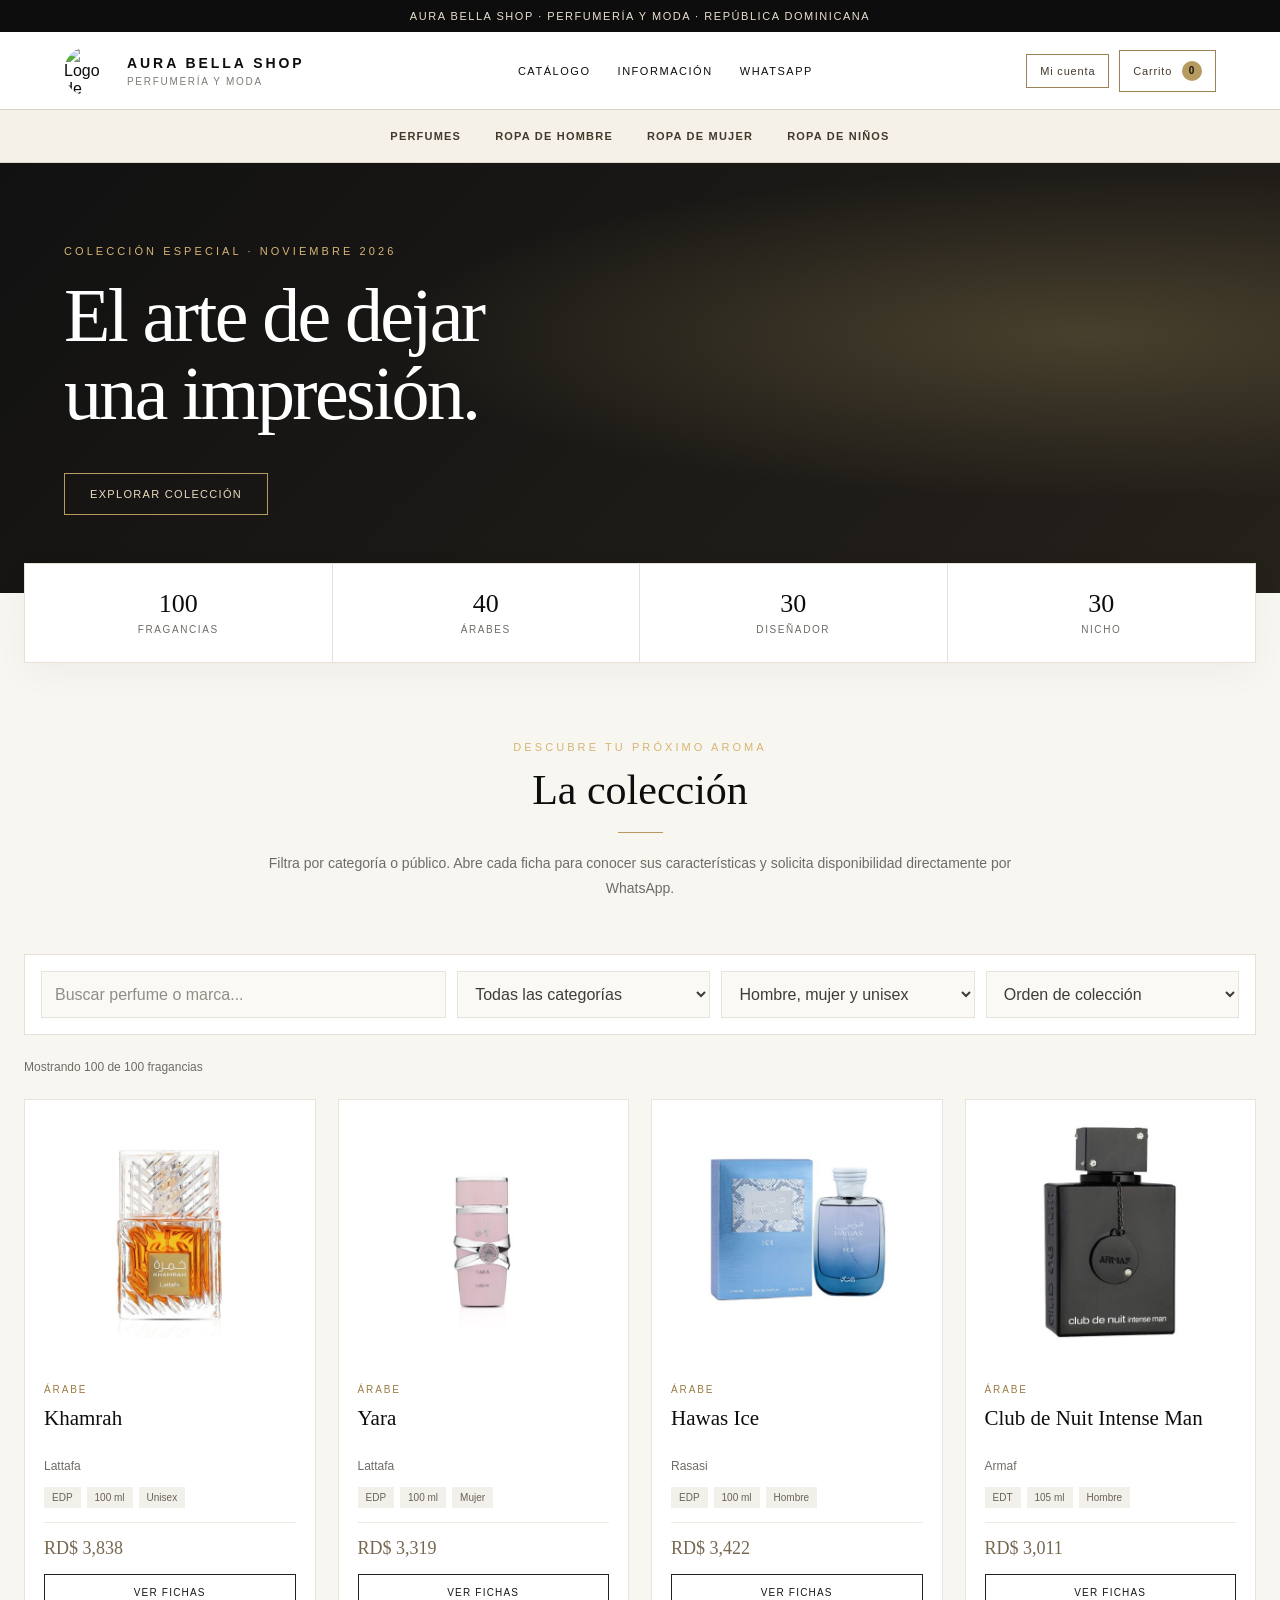
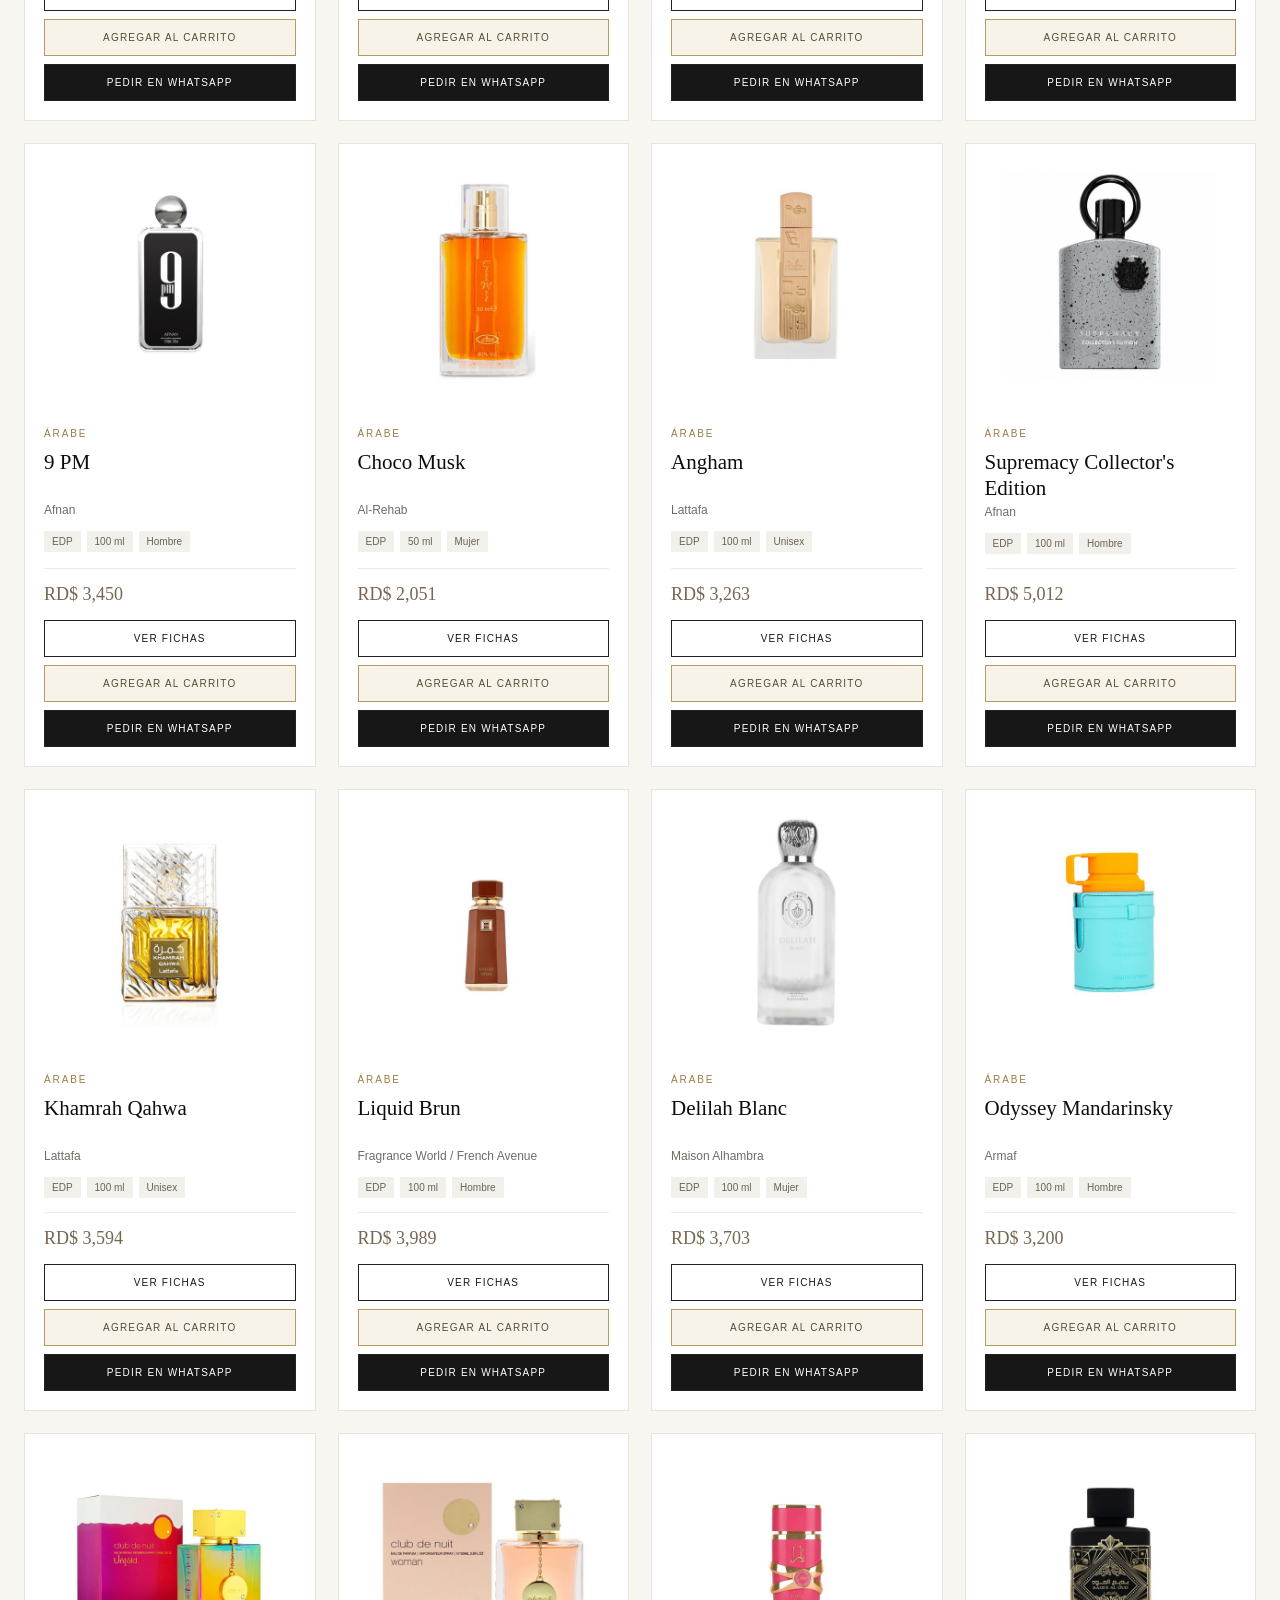
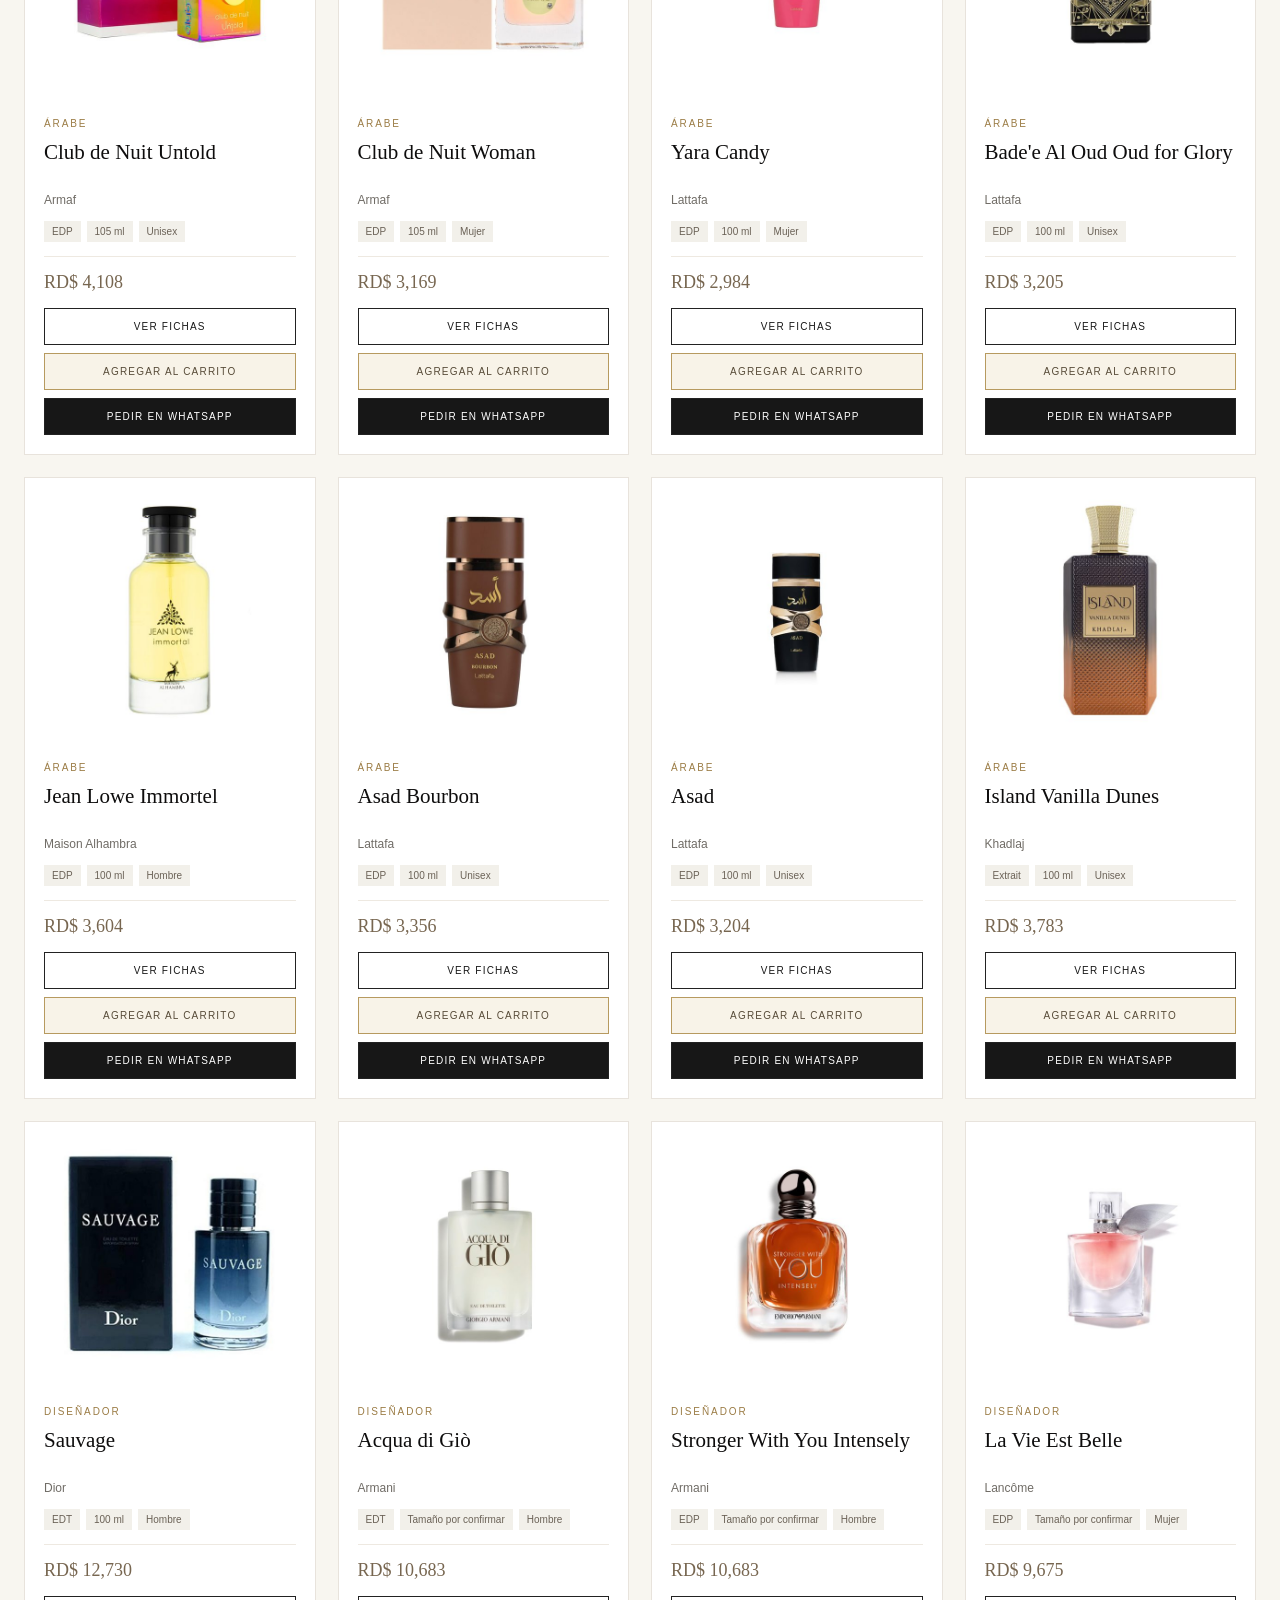
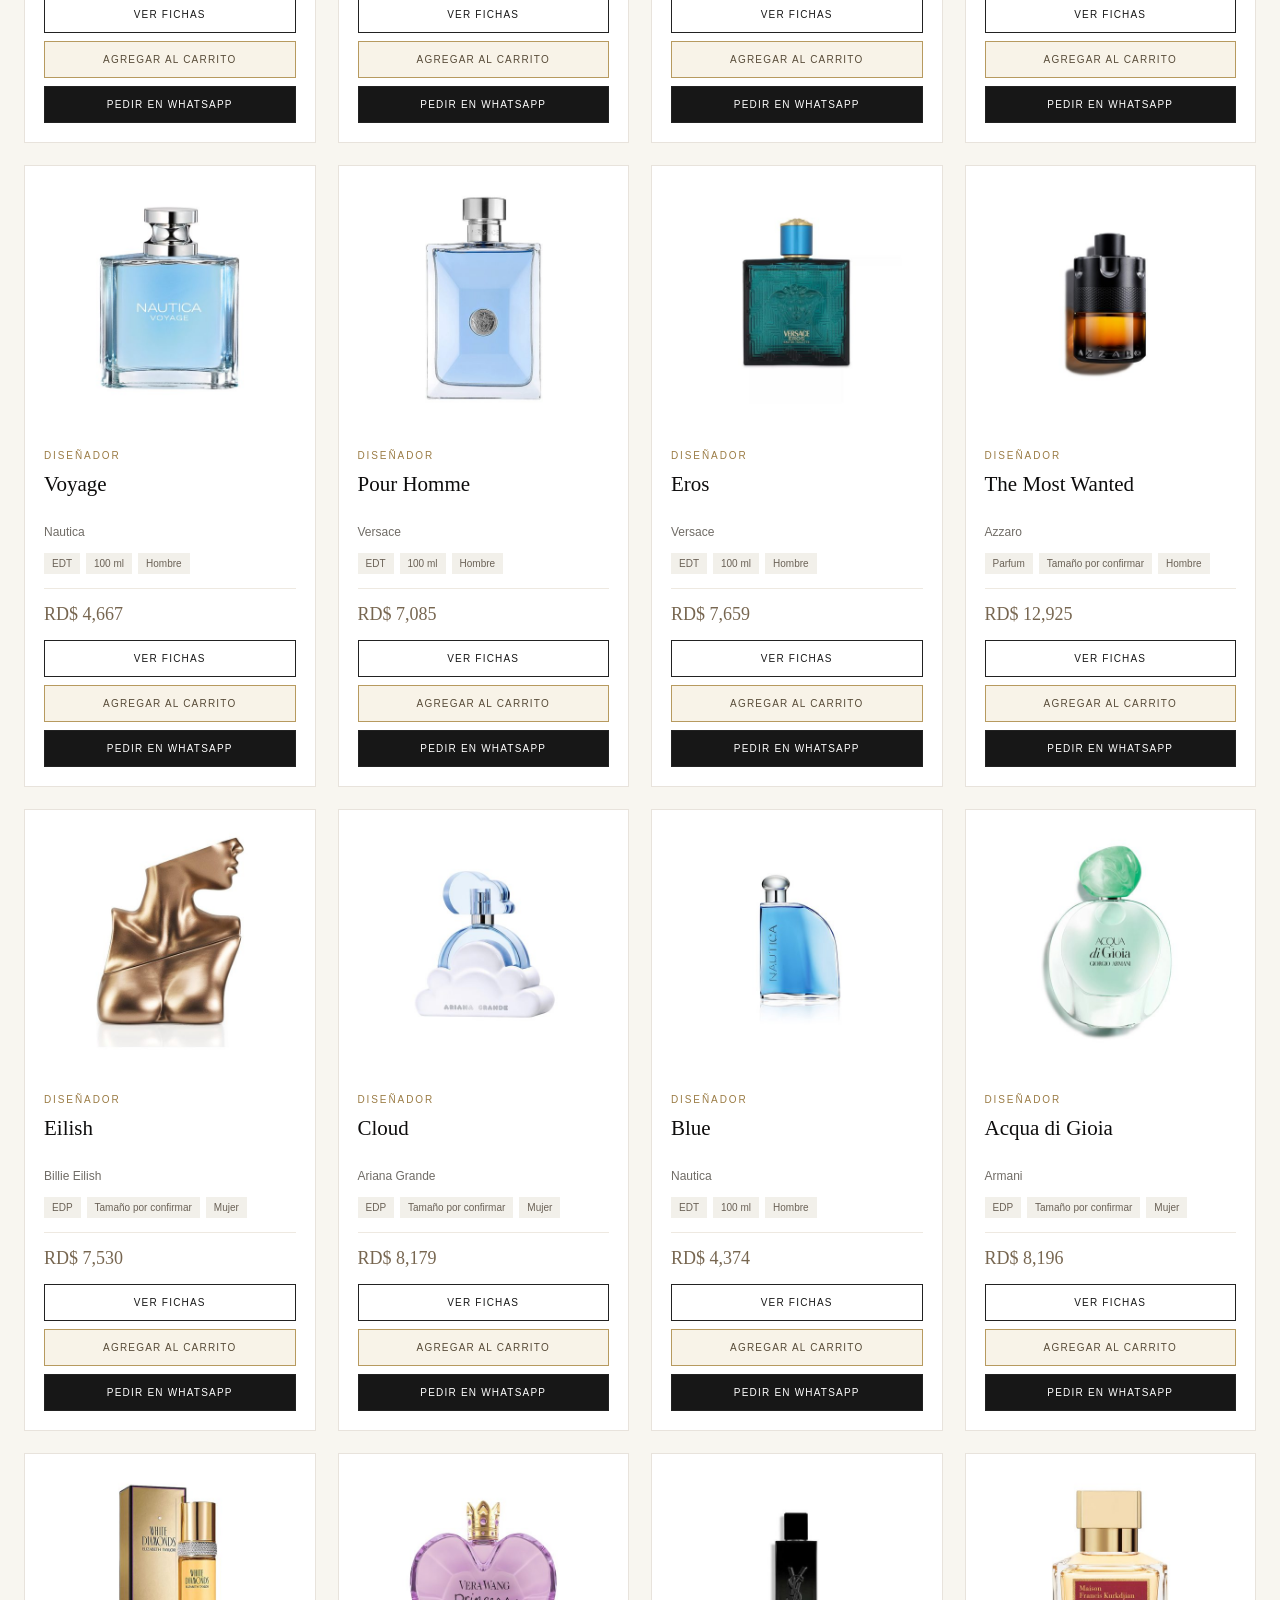
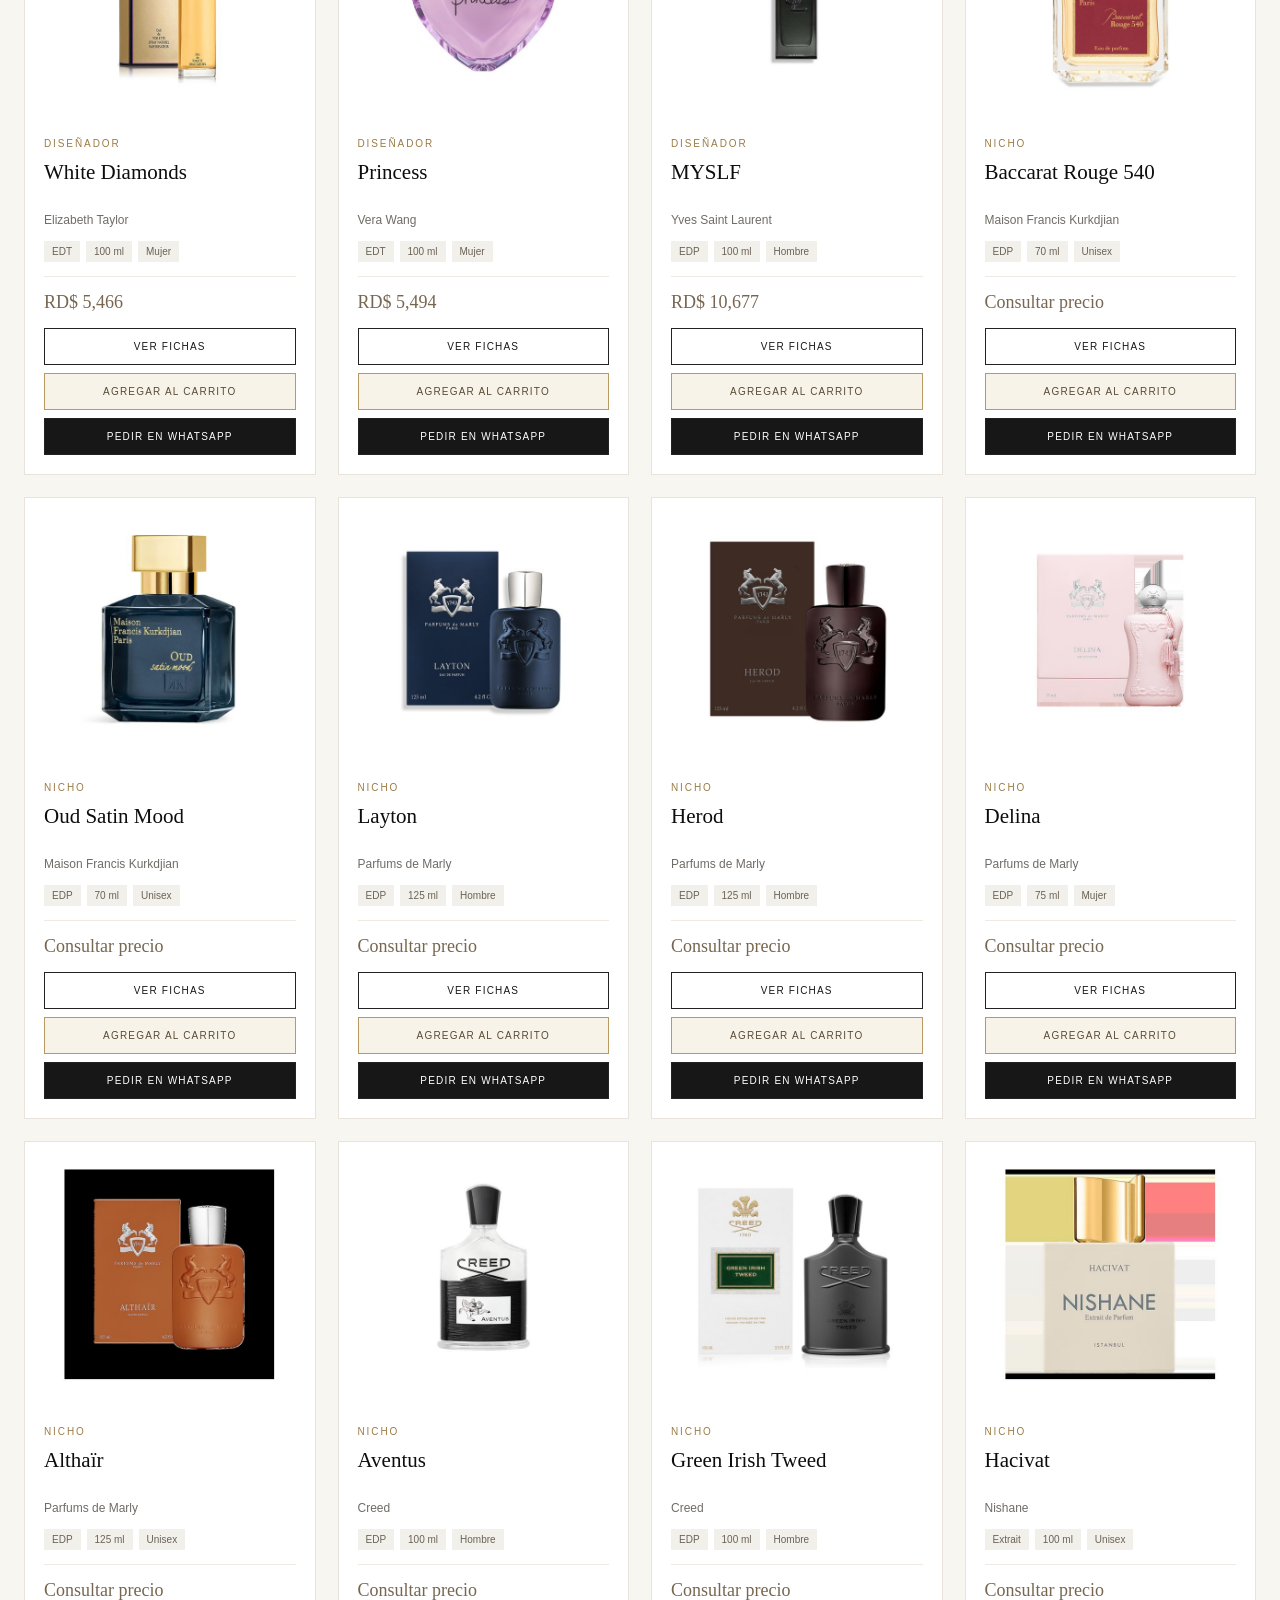
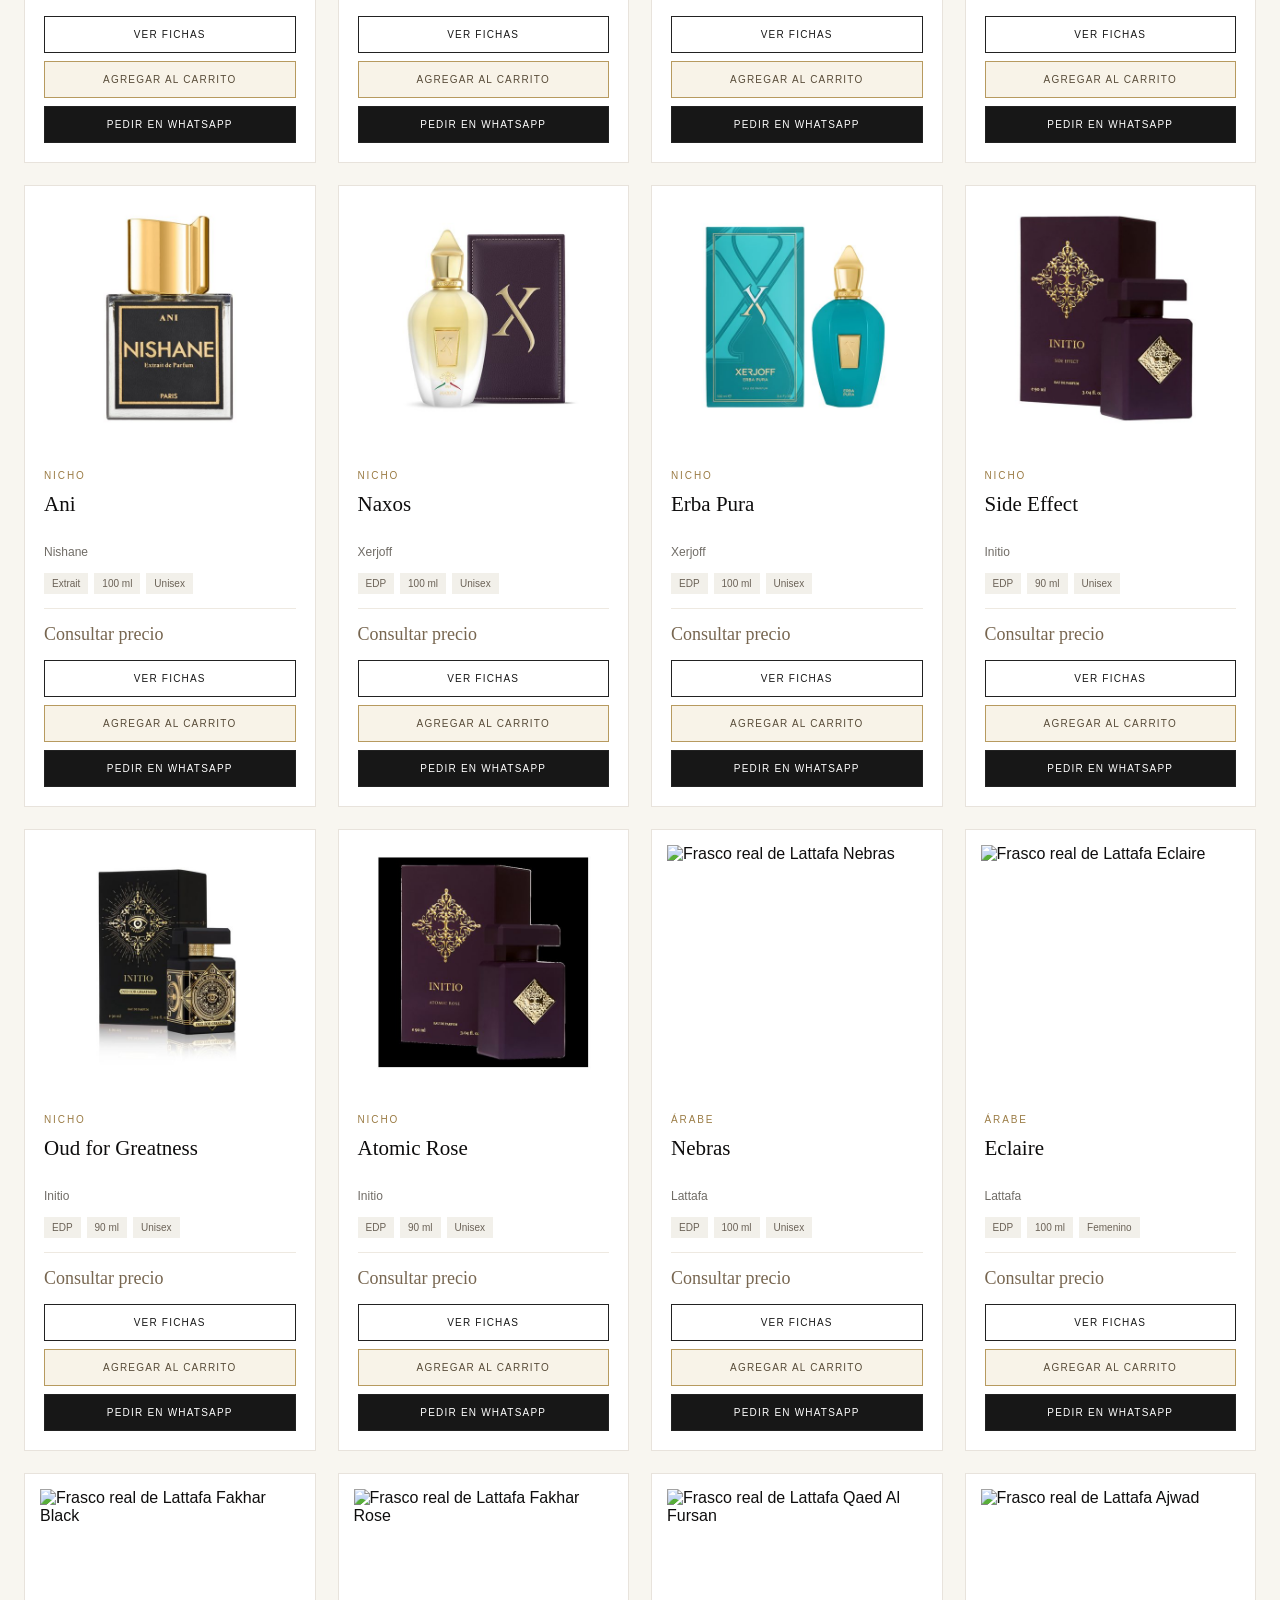
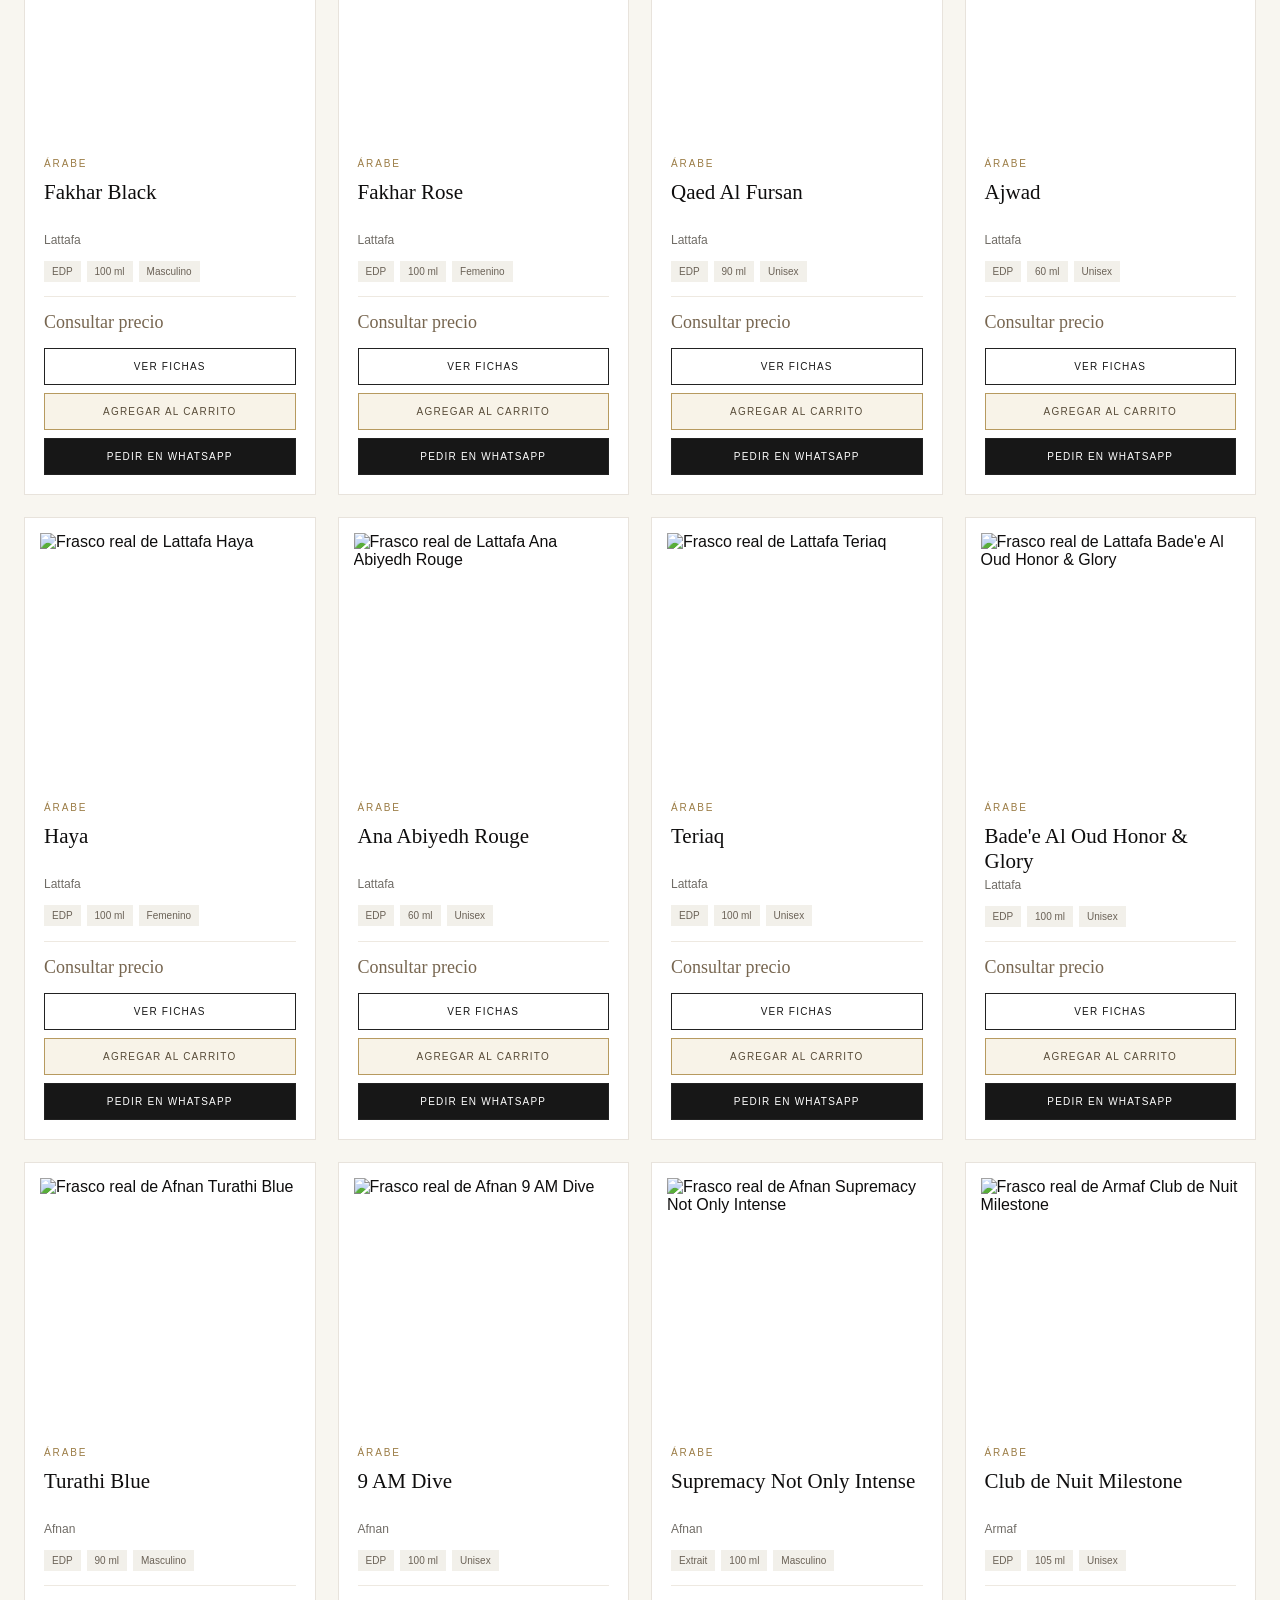
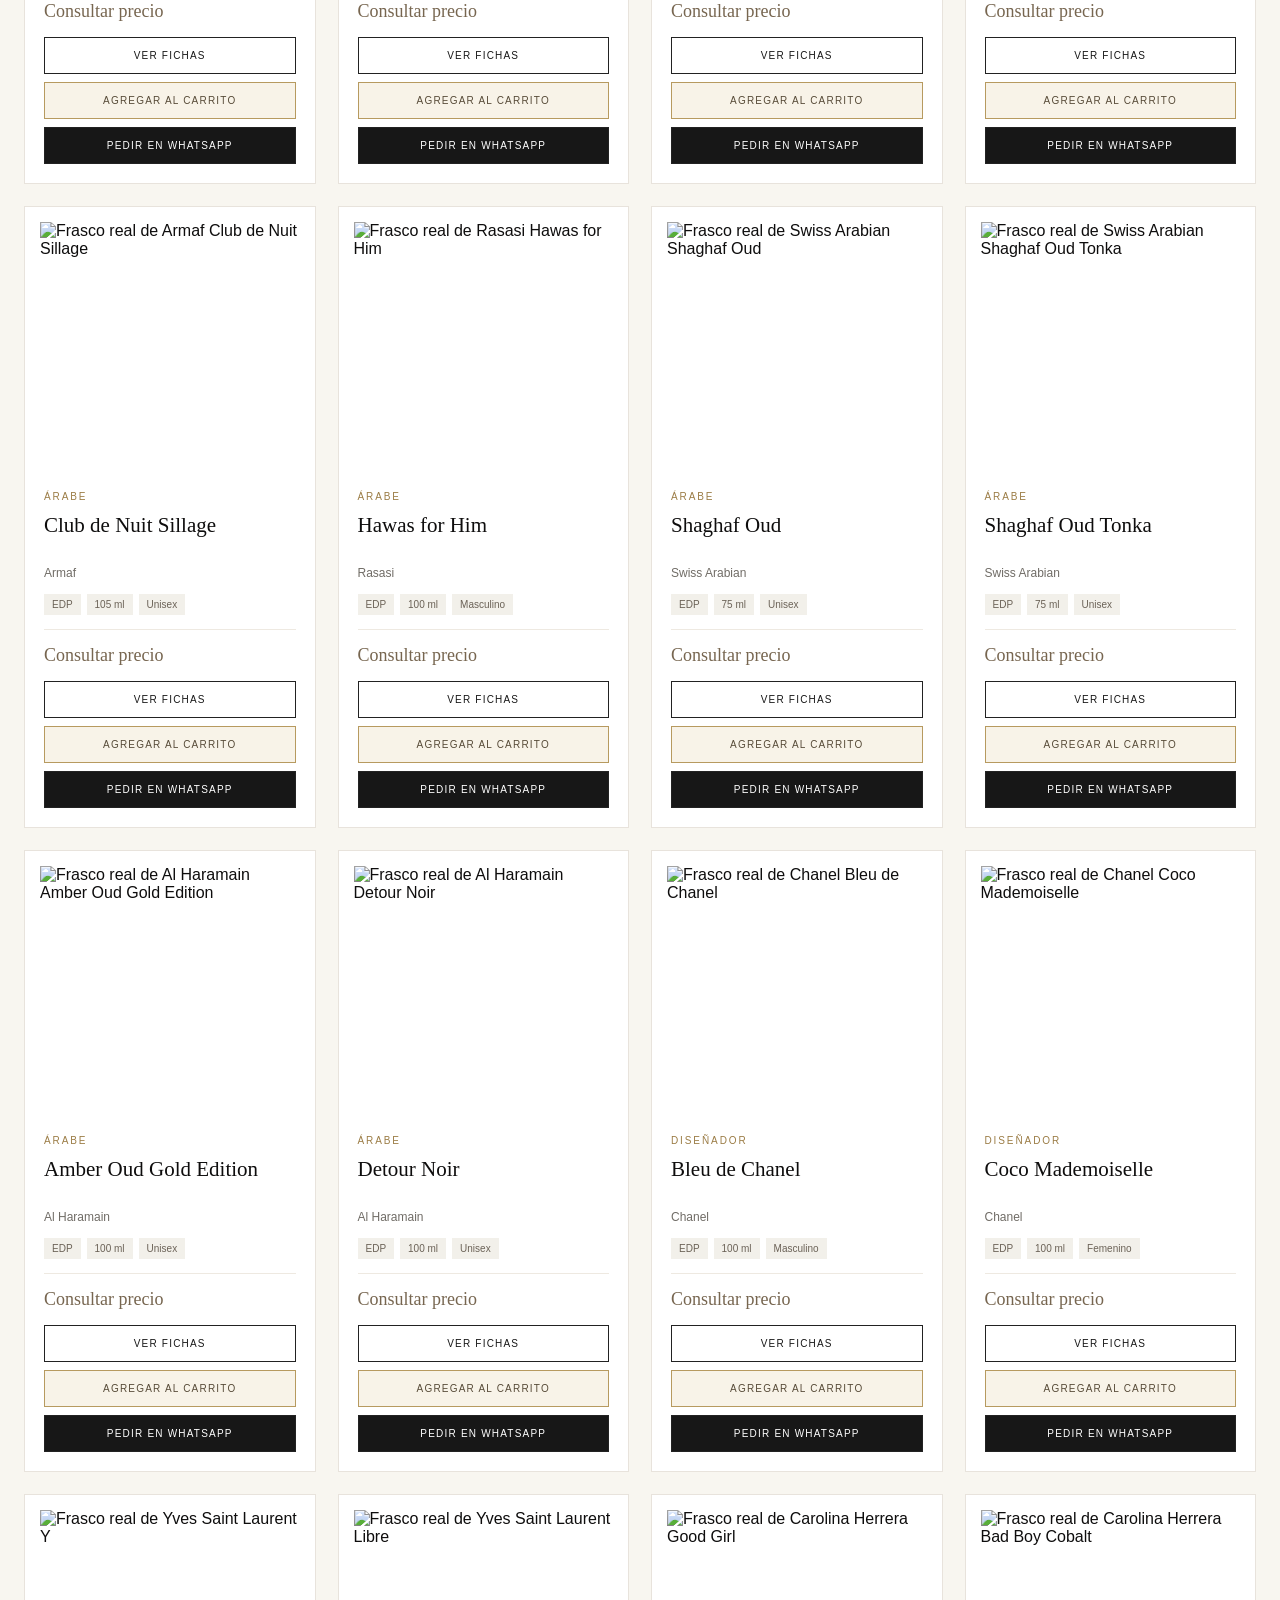
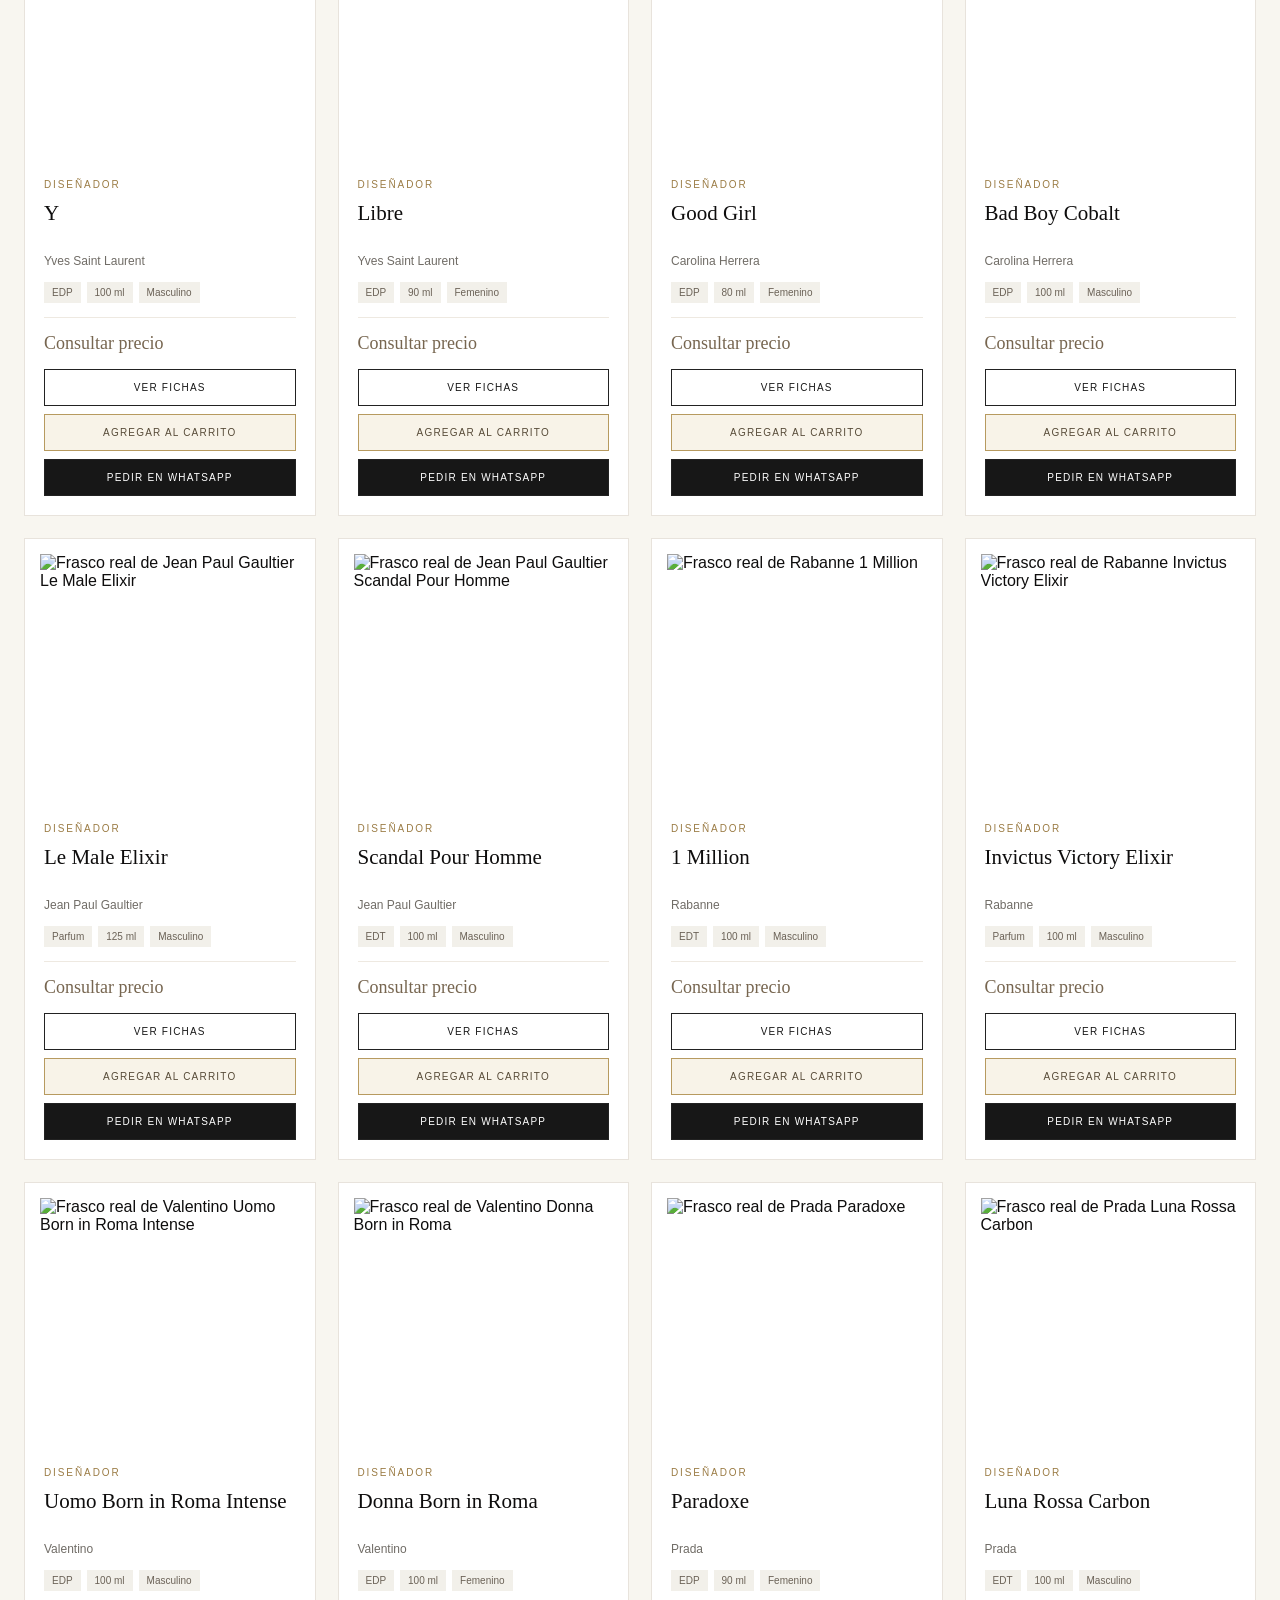
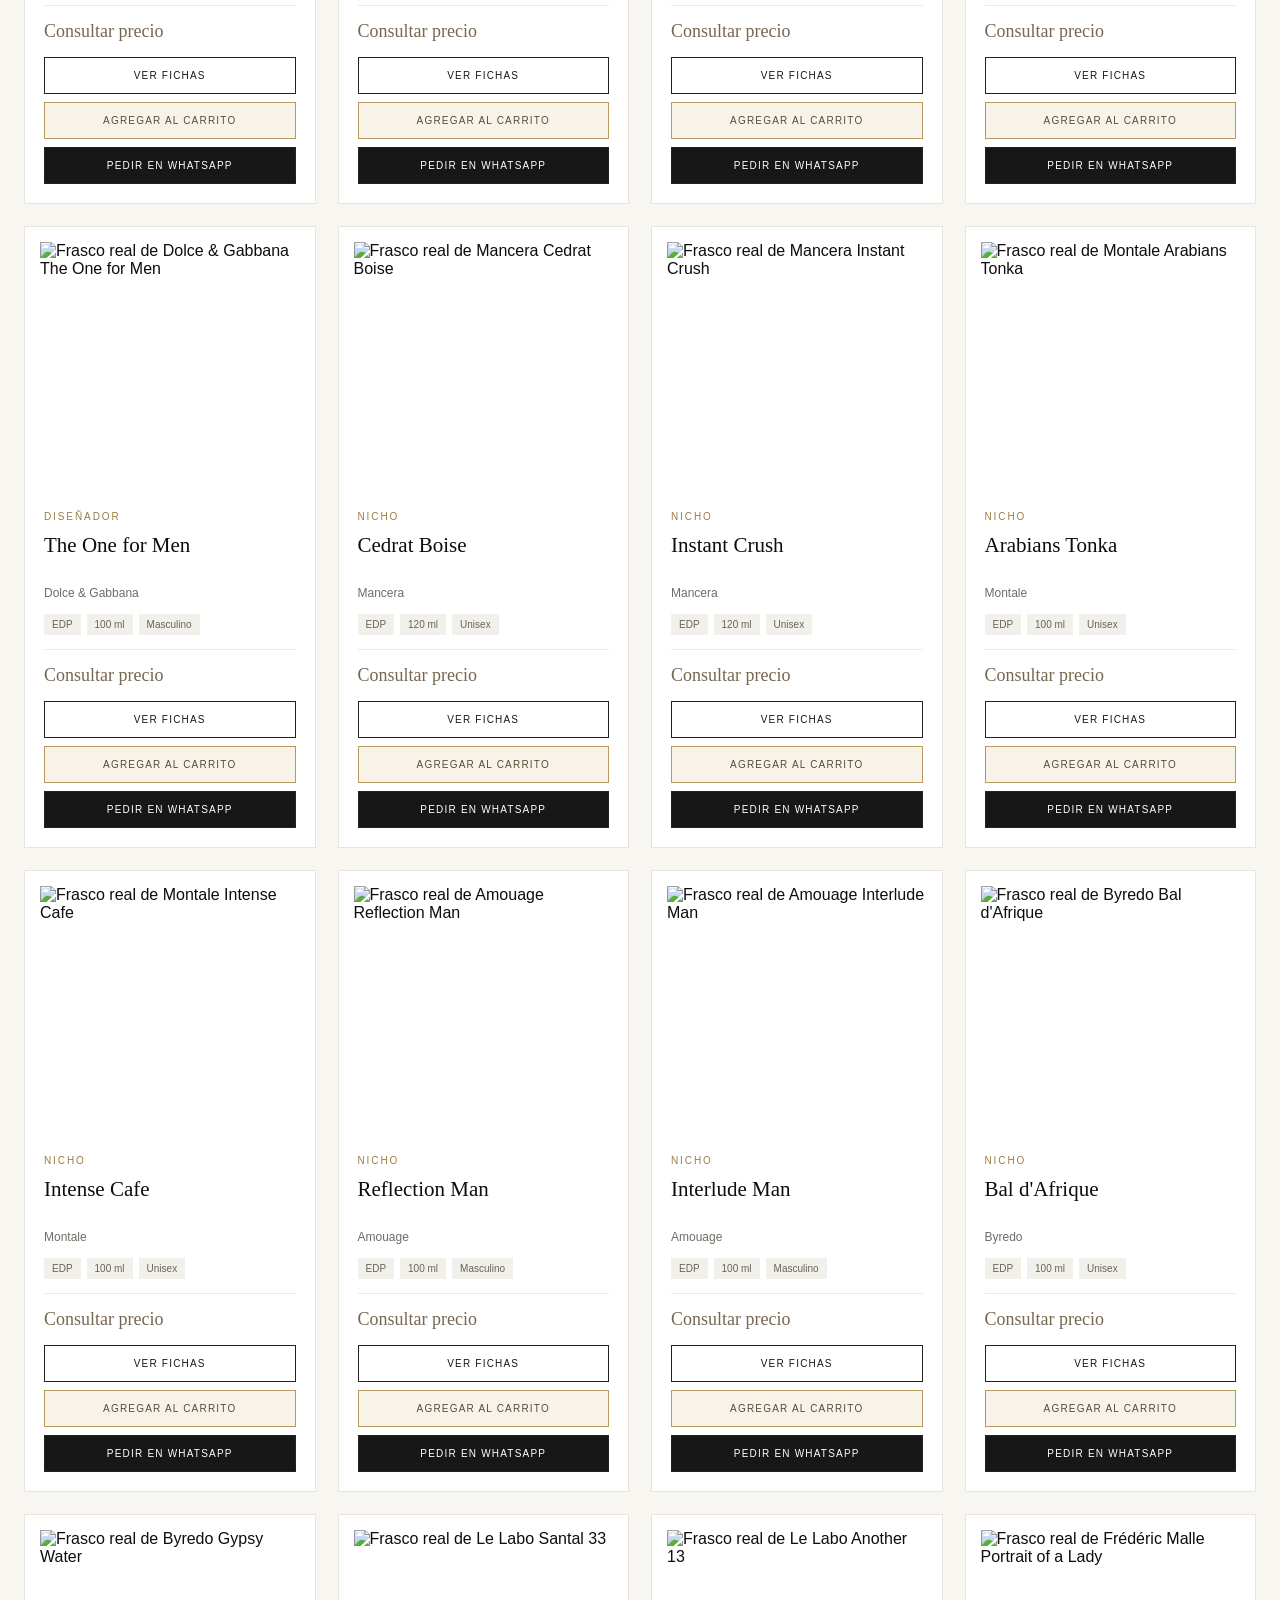
==== commit e7fe3762: "Render live SHEIN variants in three clothing departments without changing perfumes" ====
--- a/public/index.html
+++ b/public/index.html
@@ -1,6 +1,6 @@
 <!doctype html>
 <html lang="es"><head><meta charset="UTF-8"><meta name="viewport" content="width=device-width,initial-scale=1">
-<meta name="theme-color" content="#0e0d0d"><link rel="icon" type="image/png" sizes="32x32" href="/favicon-32x32.png?v=2"><link rel="apple-touch-icon" sizes="180x180" href="/apple-touch-icon.png?v=2"><link rel="icon" type="image/png" sizes="192x192" href="/android-chrome-192x192.png?v=2"><title>Aura Bella Shop · Catálogo de perfumes 2026</title><link rel="stylesheet" href="shop.css">
+<meta name="theme-color" content="#0e0d0d"><link rel="icon" type="image/png" sizes="32x32" href="/favicon-32x32.png?v=2"><link rel="apple-touch-icon" sizes="180x180" href="/apple-touch-icon.png?v=2"><link rel="icon" type="image/png" sizes="192x192" href="/android-chrome-192x192.png?v=2"><title>Aura Bella Shop · Catálogo de perfumes 2026</title><link rel="stylesheet" href="shop.css"><link rel="stylesheet" href="/shein.css?v=1">
 <style>
 :root{--black:#0e0d0d;--black2:#1d1a17;--cream:#f8f6f0;--white:#fff;--gold:#b79a5f;--muted:#6f6c67;--line:#e6e0d6;--blue:#e5e9ed;--rose:#f3e5e4;--sand:#f0e9dc}
 *{box-sizing:border-box}html{scroll-behavior:smooth}body{margin:0;background:var(--cream);color:var(--black);font-family:Inter,Arial,sans-serif;-webkit-font-smoothing:antialiased}
@@ -43,8 +43,8 @@
 }
 
 </style></head><body>
-<div class="top">AURA BELLA SHOP · SELECCIÓN DE FRAGANCIAS · REPÚBLICA DOMINICANA</div>
-<nav class="nav"><div class="brand"><img class="brand-logo" src="/logo-aura-bella.jpg?v=2" alt="Logo de Aura Bella Shop" width="50" height="50"><div><h1>AURA BELLA SHOP</h1><small>PERFUMERÍA SELECTA</small></div></div><div class="navlinks"><a href="#catalogo">Catálogo</a><a href="#informacion">Información</a><a href="https://wa.me/18098992529?text=Hola%21%20Me%20gustar%C3%ADa%20recibir%20informaci%C3%B3n%20sobre%20los%20perfumes%20de%20Aura%20Bella%20Shop." target="_blank" rel="noopener">WhatsApp</a></div><div class="account-cart-nav"><button type="button" id="accountToggle" aria-label="Ingresar o crear cuenta">Mi cuenta</button><button type="button" id="cartToggle" aria-label="Ver mi carrito">Carrito <span id="cartCount" class="shop-count" aria-live="polite">0</span></button></div></nav>
+<div class="top">AURA BELLA SHOP · PERFUMERÍA Y MODA · REPÚBLICA DOMINICANA</div>
+<nav class="nav"><div class="brand"><img class="brand-logo" src="/logo-aura-bella.jpg?v=2" alt="Logo de Aura Bella Shop" width="50" height="50"><div><h1>AURA BELLA SHOP</h1><small>PERFUMERÍA Y MODA</small></div></div><div class="navlinks"><a href="#catalogo">Catálogo</a><a href="#informacion">Información</a><a href="https://wa.me/18098992529?text=Hola%21%20Me%20gustar%C3%ADa%20recibir%20informaci%C3%B3n%20sobre%20los%20perfumes%20de%20Aura%20Bella%20Shop." target="_blank" rel="noopener">WhatsApp</a></div><div class="account-cart-nav"><button type="button" id="accountToggle" aria-label="Ingresar o crear cuenta">Mi cuenta</button><button type="button" id="cartToggle" aria-label="Ver mi carrito">Carrito <span id="cartCount" class="shop-count" aria-live="polite">0</span></button></div></nav>
 <nav class="department-nav" aria-label="Secciones de la tienda">
   <div class="department-nav-inner">
     <a href="#catalogo">Perfumes</a>
@@ -62,29 +62,29 @@
   <div class="apparel-heading">
     <div class="eyebrow">Aura Bella Shop · Próximas colecciones</div>
     <h2 id="apparel-title">Moda para cada estilo</h2>
-    <p>Estamos preparando nuestras colecciones de ropa. Las secciones permanecerán sin artículos ni precios hasta definir el sistema de precios de cada categoría.</p>
+    <p>Explora nuestras categorías de moda. Los artículos SHEIN aparecerán aquí cuando estén autorizados, disponibles y verificados, con precios finales en RD$ y envío separado por unidad.</p>
   </div>
   <div class="apparel-grid">
     <section class="apparel-card" id="ropa-hombre" aria-labelledby="apparel-men-title">
       <span class="apparel-index">01 · NUEVA SECCIÓN</span>
       <h3 id="apparel-men-title">Ropa de hombre</h3>
       <div class="apparel-divider" aria-hidden="true"></div>
-      <p>Catálogo en preparación. Todavía no hay productos ni precios publicados.</p>
-      <span class="apparel-status">Próximamente</span>
+      <p class="apparel-empty">Estamos preparando esta colección. Publicaremos productos cuando se confirmen sus condiciones, su precio y su disponibilidad.</p>
+      <span class="apparel-status">Próximamente</span><div class="apparel-products" aria-live="polite"></div>
     </section>
     <section class="apparel-card" id="ropa-mujer" aria-labelledby="apparel-women-title">
       <span class="apparel-index">02 · NUEVA SECCIÓN</span>
       <h3 id="apparel-women-title">Ropa de mujer</h3>
       <div class="apparel-divider" aria-hidden="true"></div>
-      <p>Catálogo en preparación. Todavía no hay productos ni precios publicados.</p>
-      <span class="apparel-status">Próximamente</span>
+      <p class="apparel-empty">Estamos preparando esta colección. Publicaremos productos cuando se confirmen sus condiciones, su precio y su disponibilidad.</p>
+      <span class="apparel-status">Próximamente</span><div class="apparel-products" aria-live="polite"></div>
     </section>
     <section class="apparel-card" id="ropa-ninos" aria-labelledby="apparel-kids-title">
       <span class="apparel-index">03 · NUEVA SECCIÓN</span>
       <h3 id="apparel-kids-title">Ropa de niños</h3>
       <div class="apparel-divider" aria-hidden="true"></div>
-      <p>Catálogo en preparación. Todavía no hay productos ni precios publicados.</p>
-      <span class="apparel-status">Próximamente</span>
+      <p class="apparel-empty">Estamos preparando esta colección. Publicaremos productos cuando se confirmen sus condiciones, su precio y su disponibilidad.</p>
+      <span class="apparel-status">Próximamente</span><div class="apparel-products" aria-live="polite"></div>
     </section>
   </div>
 </section>
@@ -110,4 +110,4 @@
 ['q','cat','aud','order'].forEach(x=>$(x).addEventListener(x==='q'?'input':'change',render));
 $('cards').addEventListener('click',e=>{const b=e.target.closest('[data-ficha]');if(b)openFicha(Number(b.dataset.ficha))});
 $('close').addEventListener('click',closeFicha);$('overlay').addEventListener('click',e=>{if(e.target===$('overlay'))closeFicha()});document.addEventListener('keydown',e=>{if(e.key==='Escape')closeFicha()});render();
-</script><script src="https://cdn.jsdelivr.net/npm/@supabase/supabase-js@2"></script><script src="auth-config.js"></script><script src="shop.js"></script><script src="auth.js?v=otp8-20261112"></script></body></html>+</script><script src="https://cdn.jsdelivr.net/npm/@supabase/supabase-js@2"></script><script src="auth-config.js"></script><script src="shop.js?v=shein1"></script><script src="/shein.js?v=shein1"></script><script src="auth.js?v=shein1"></script></body></html>
